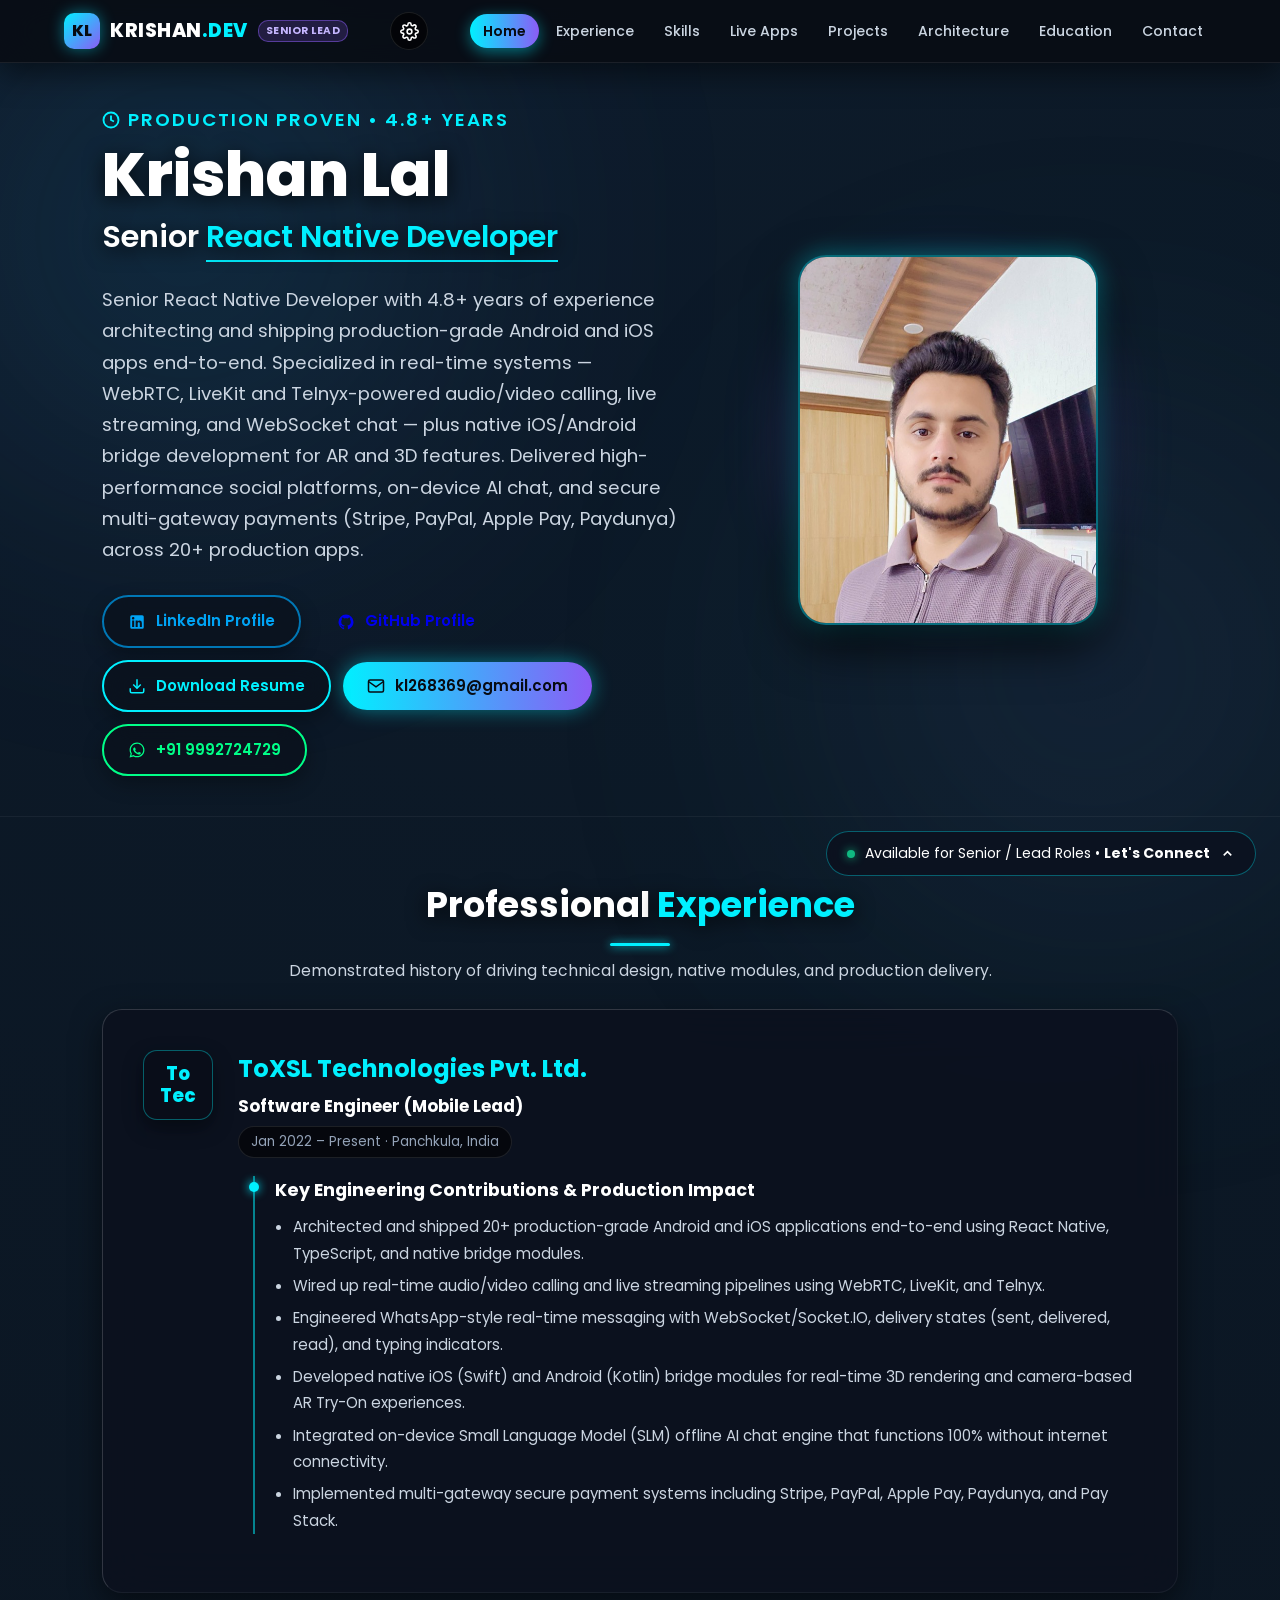
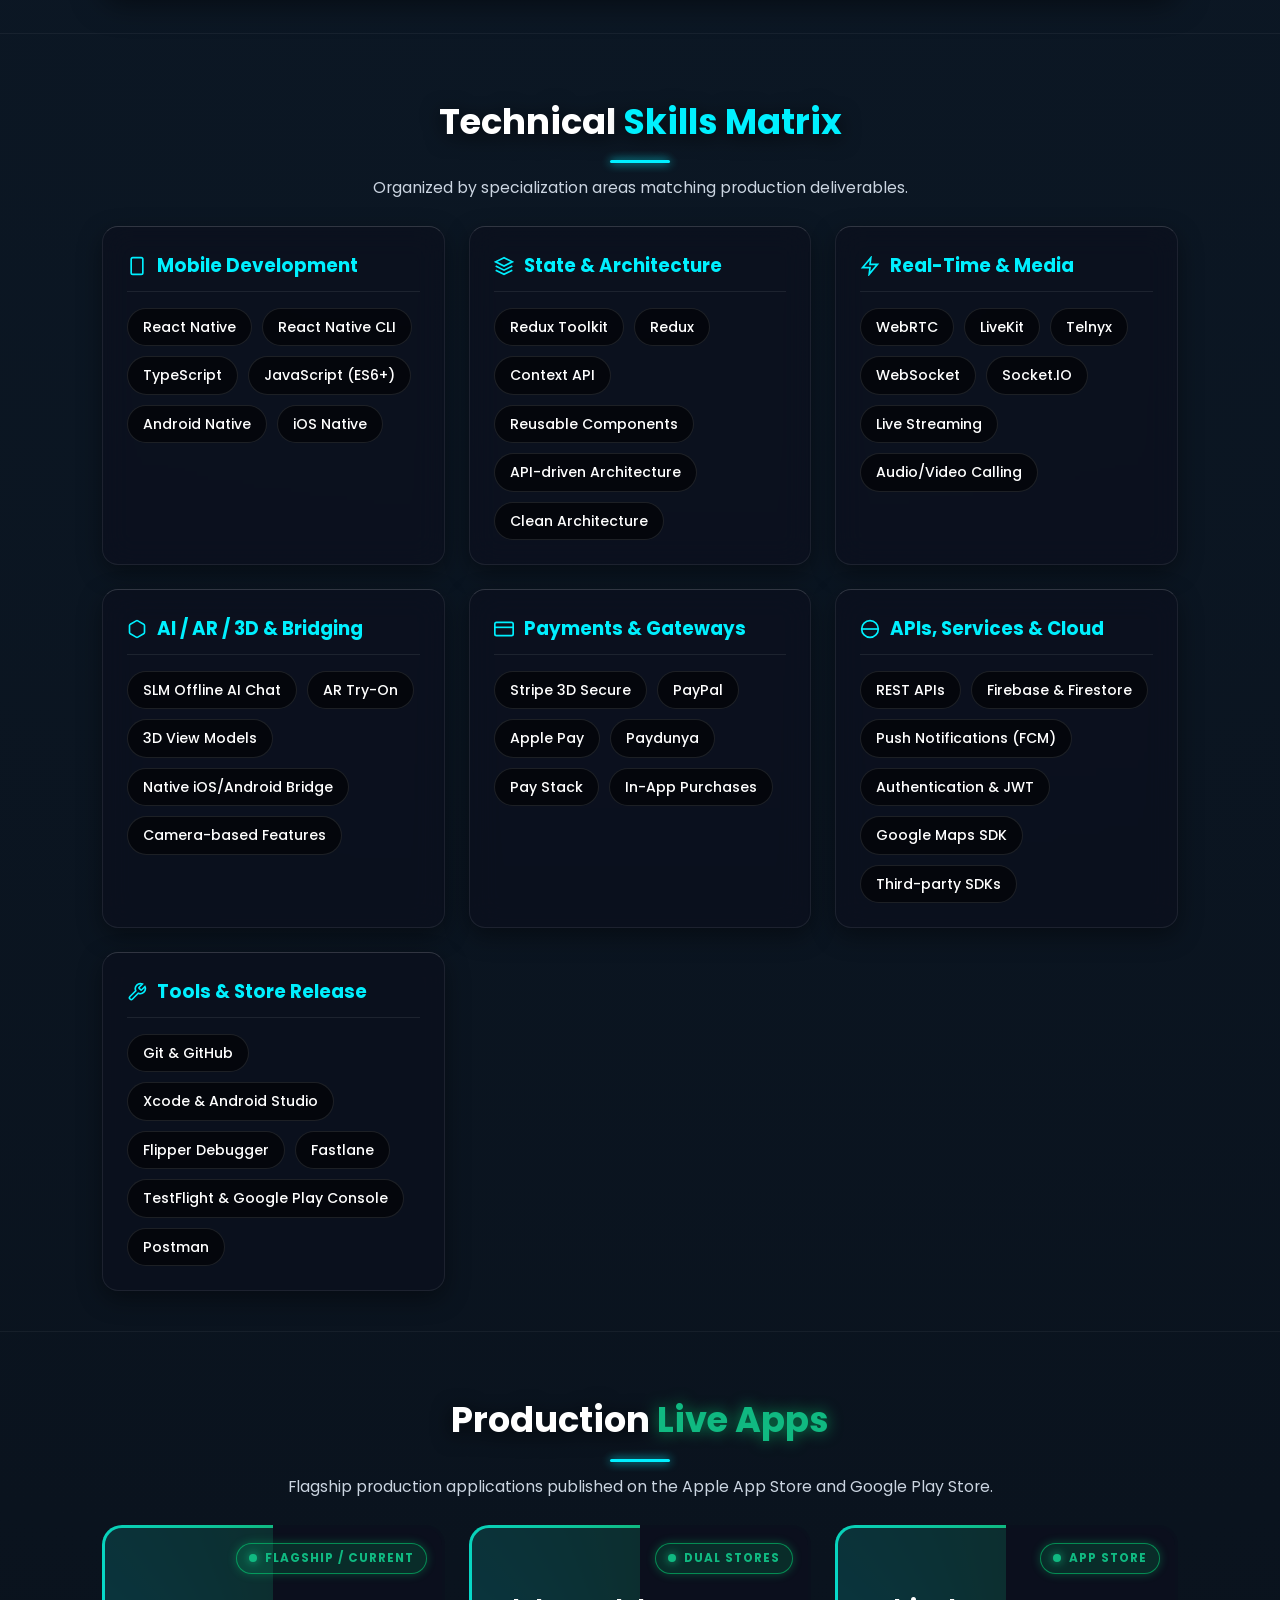
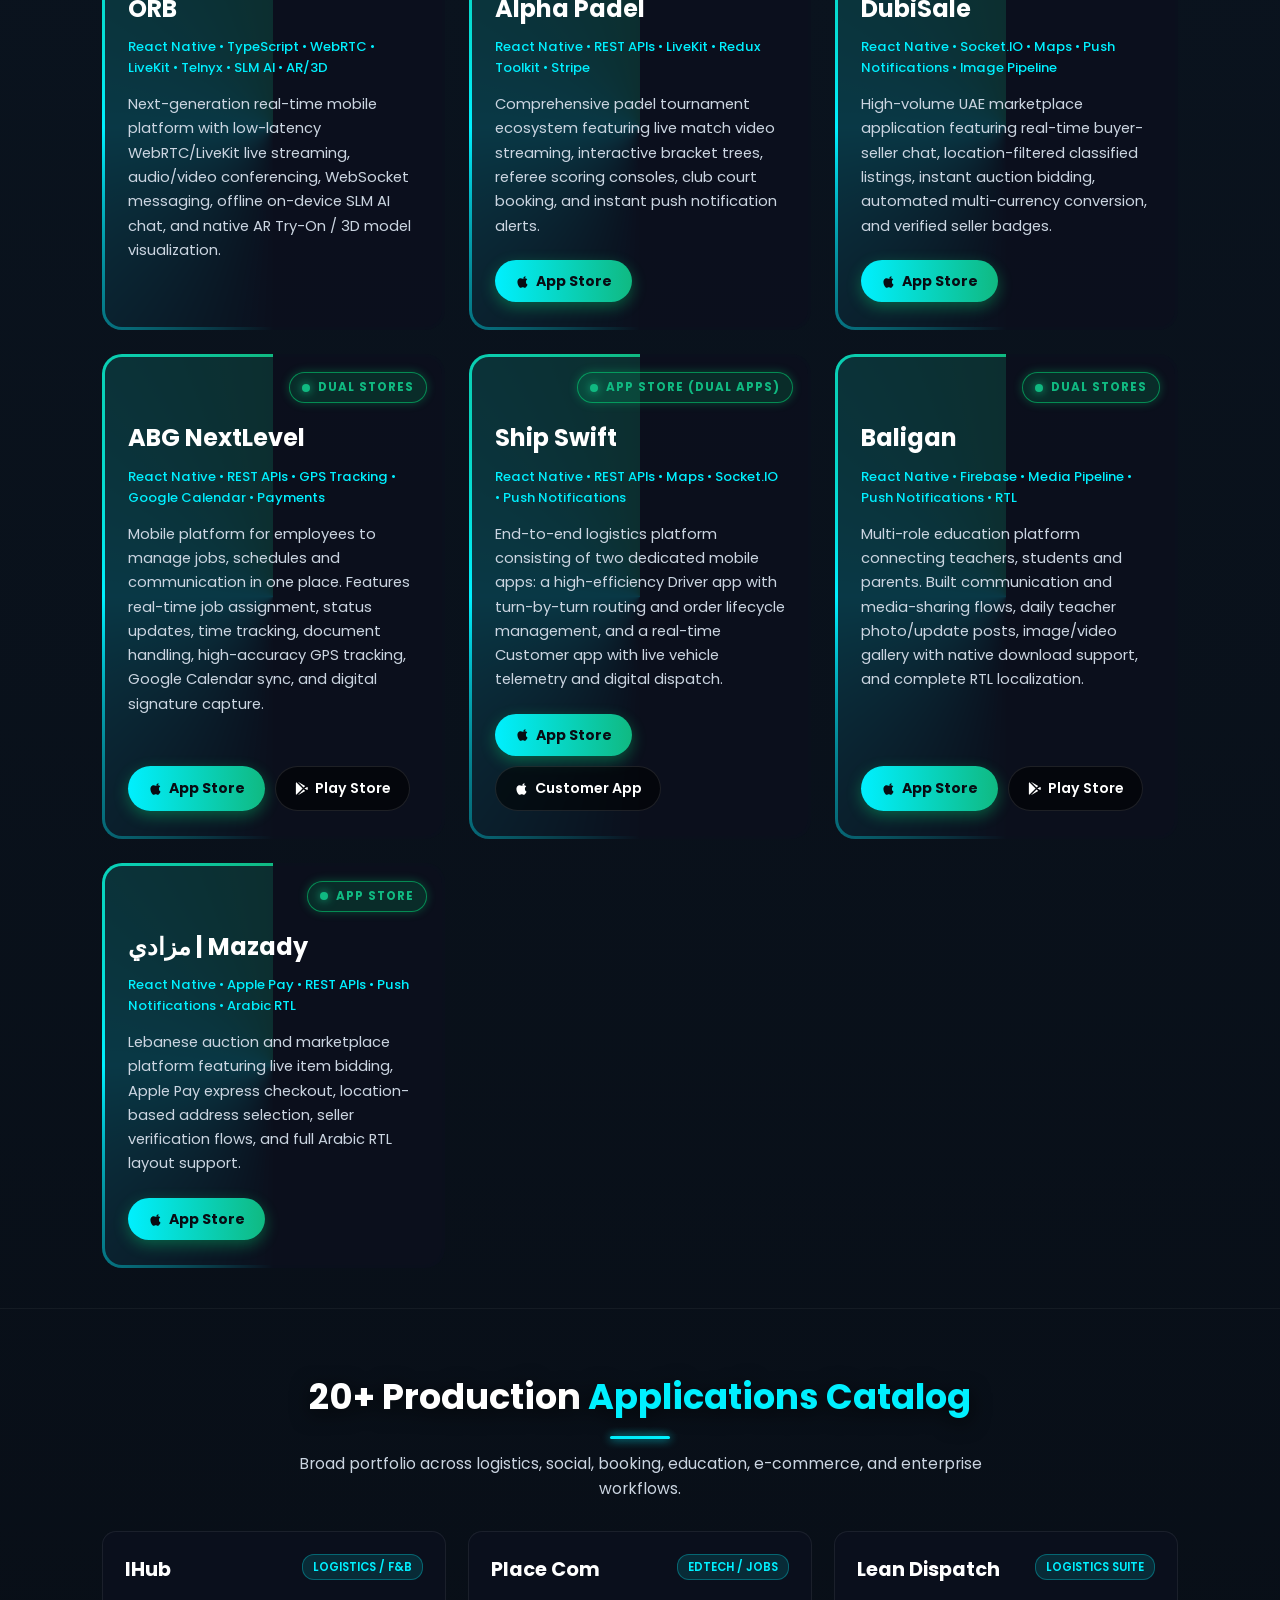
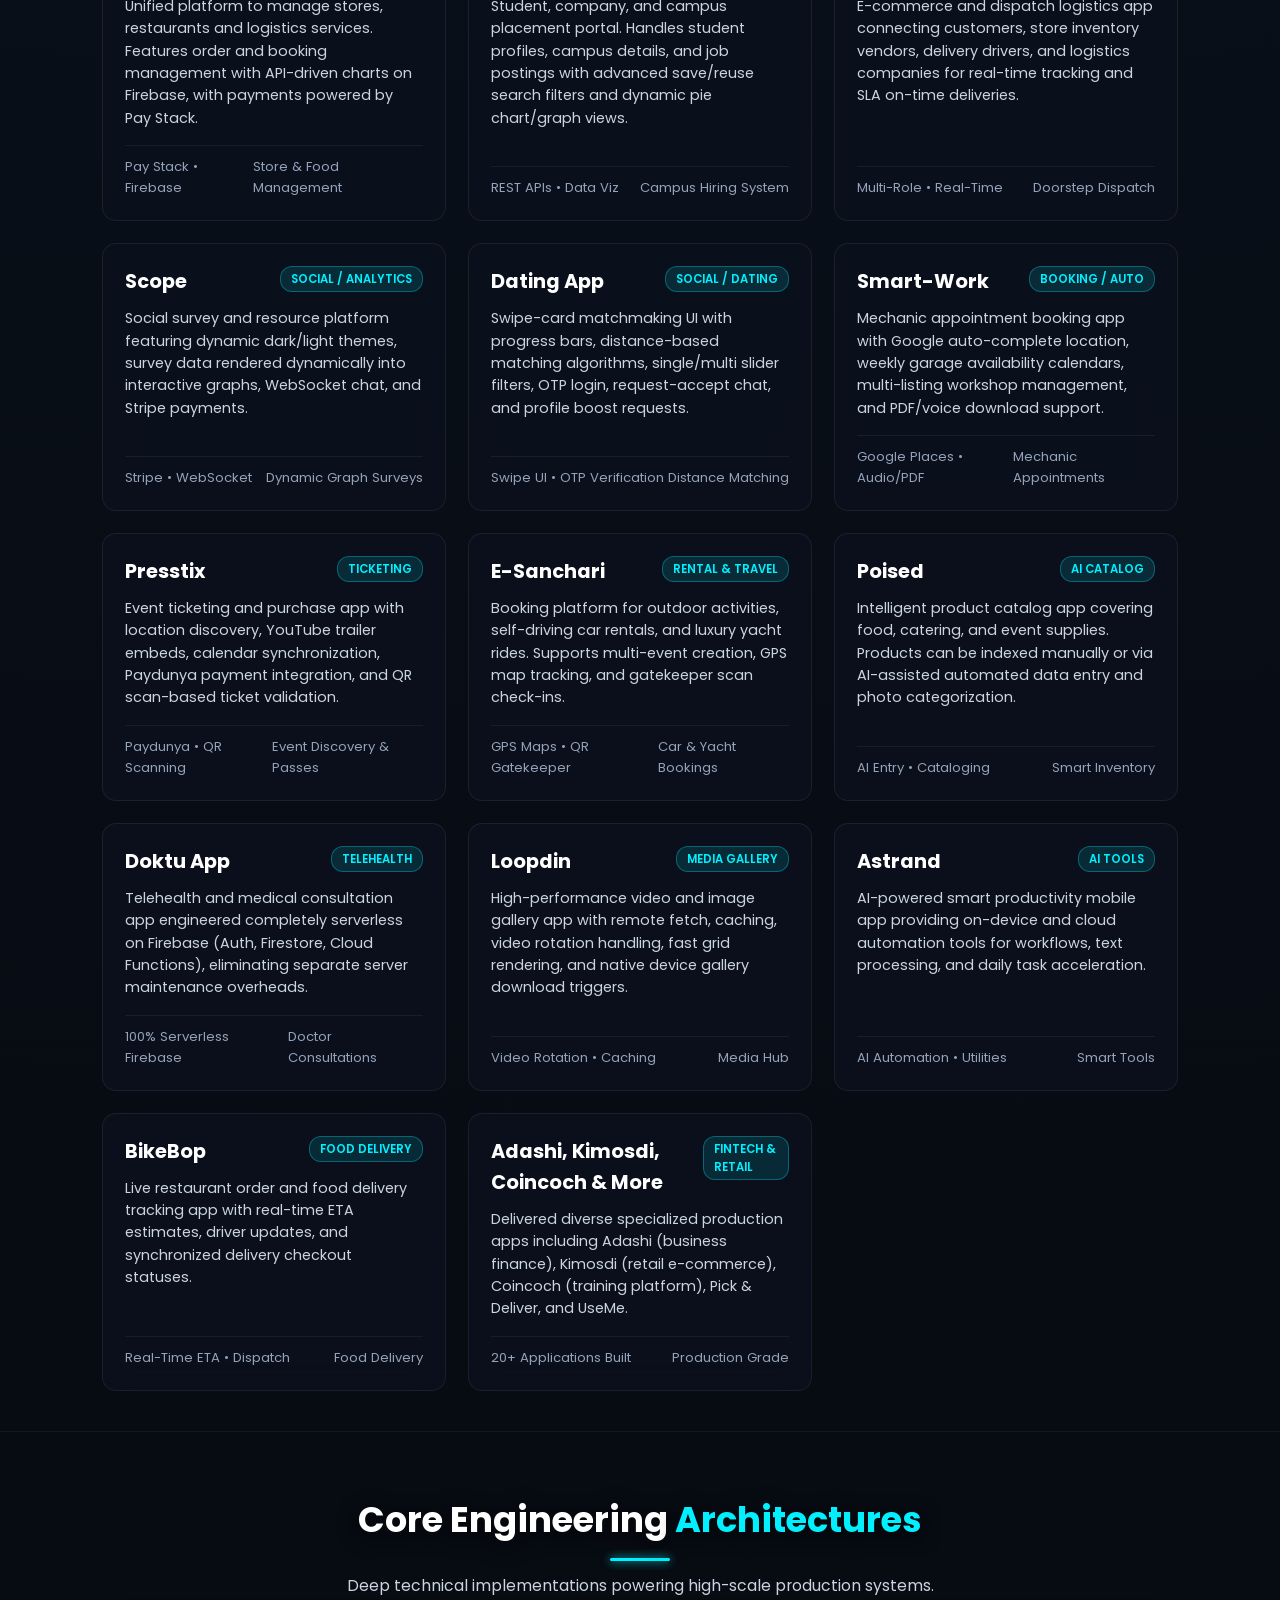
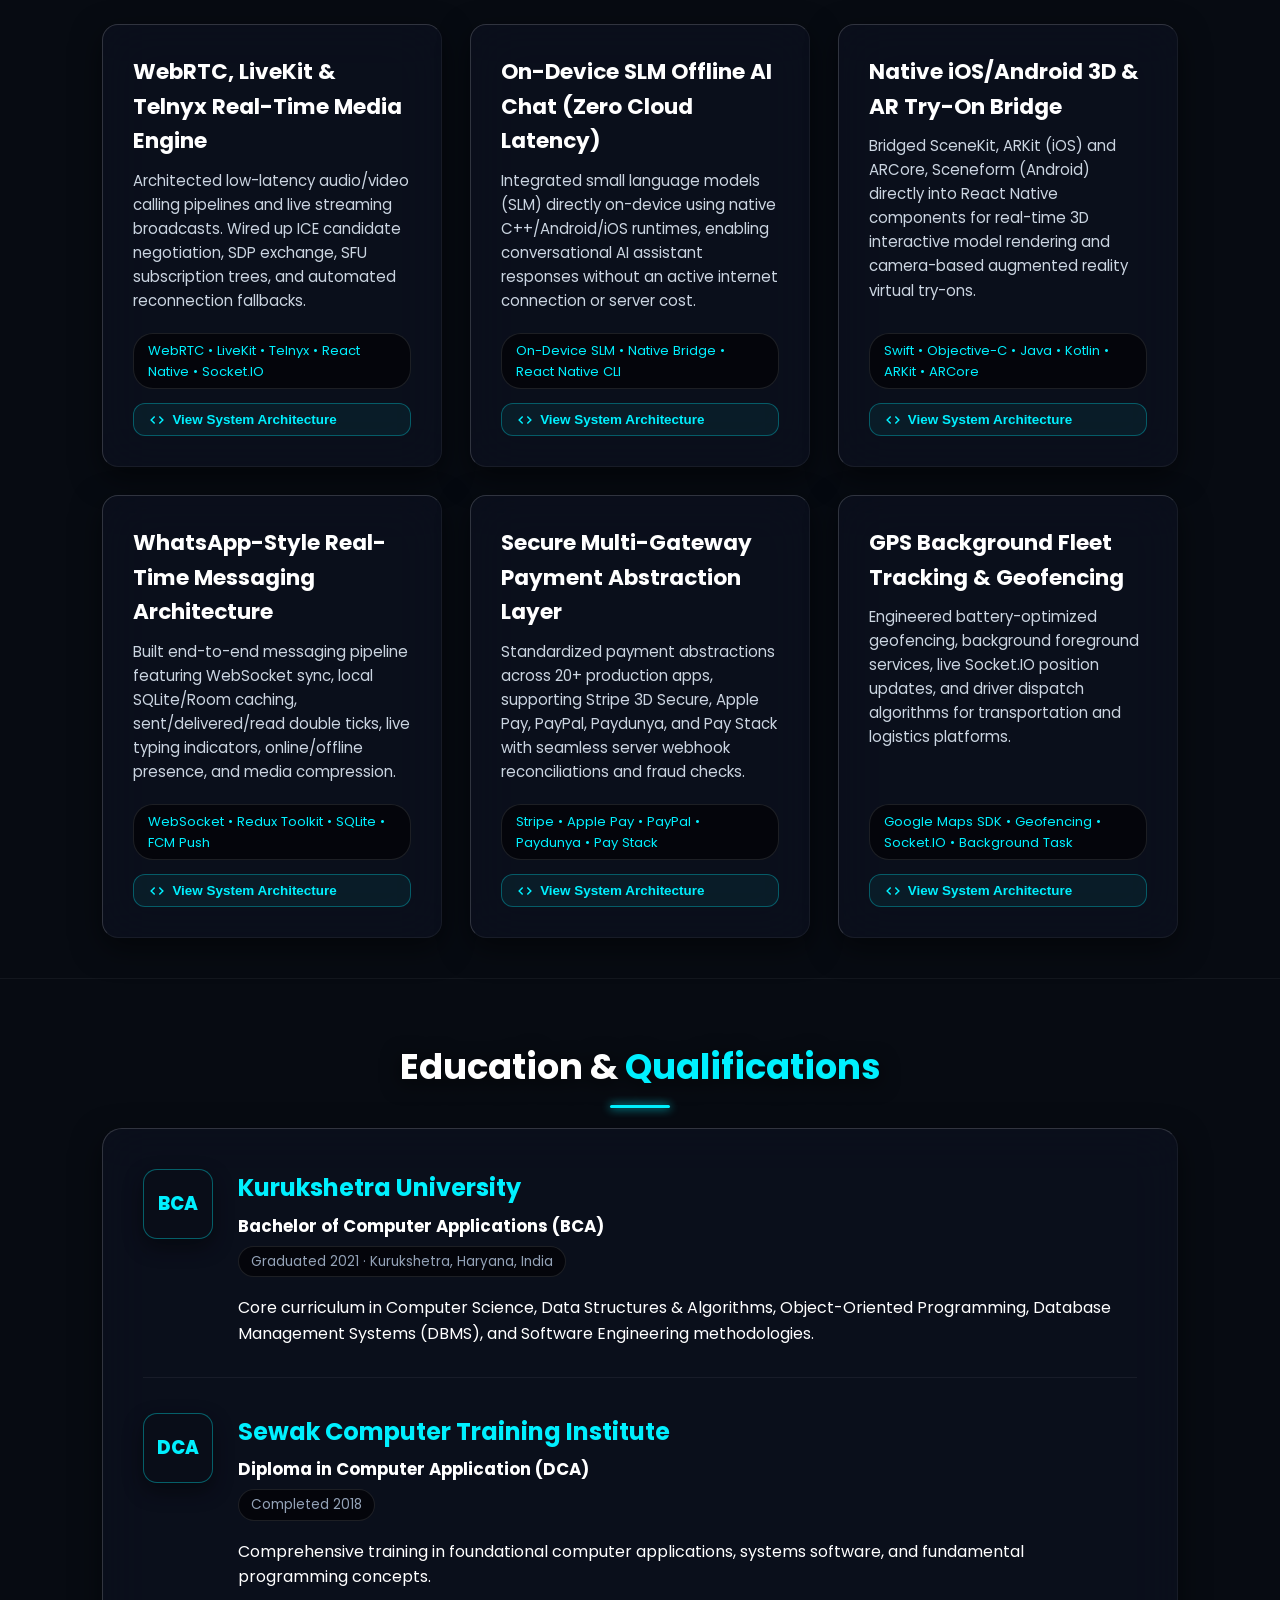
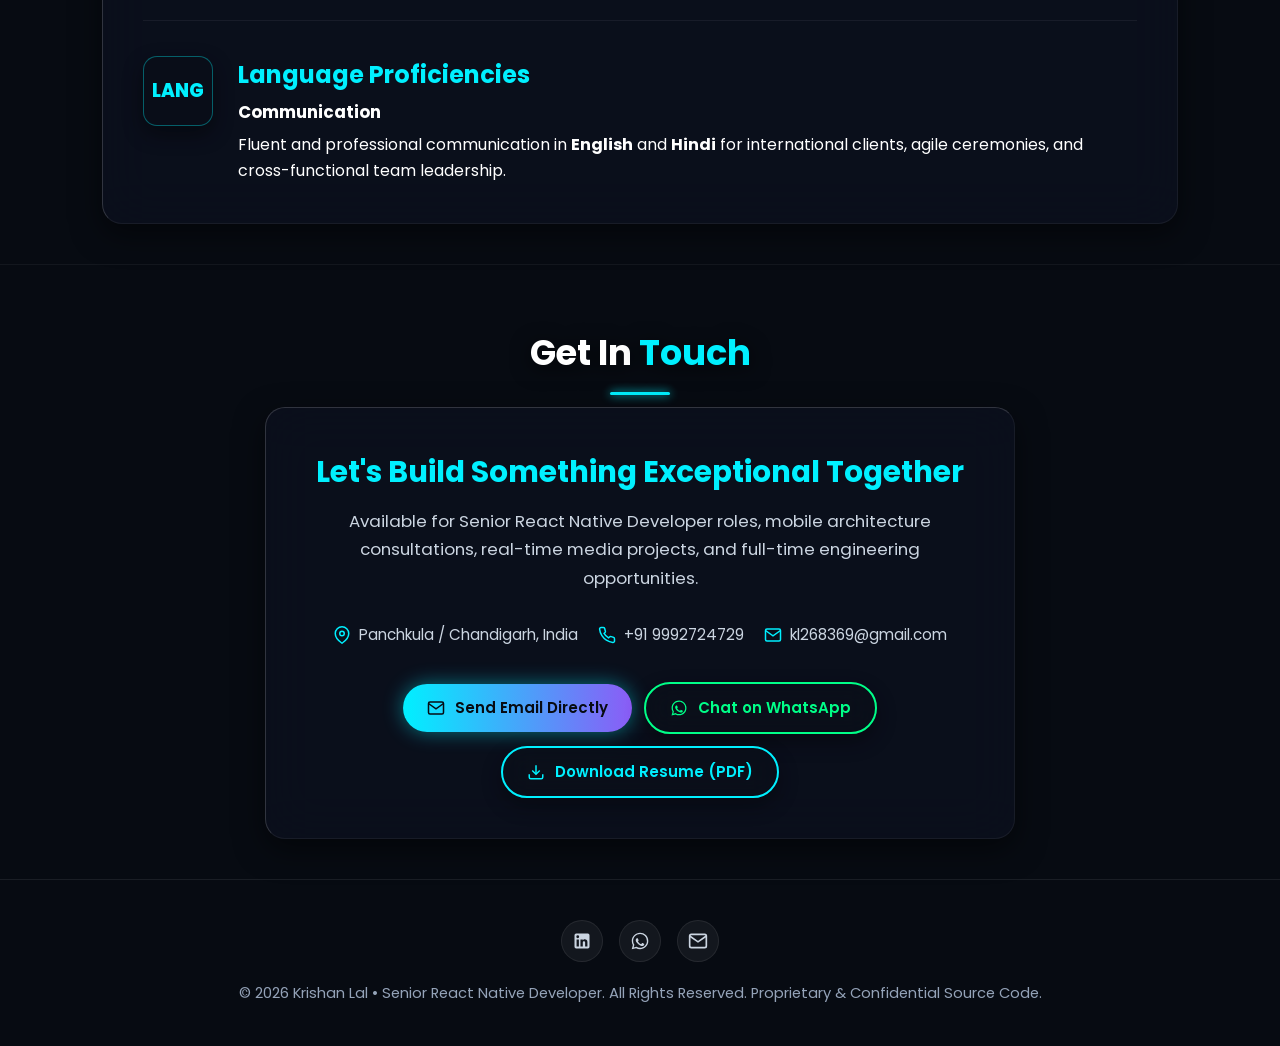
==== index.html @ 0778e7e6 "Fix White Theme contrast: high-contrast navbar links and pure white cards for Technical Skills Matri" ====
<!DOCTYPE html>
<html lang="en" prefix="og: http://ogp.me/ns#">
<head>
    <meta charset="UTF-8">
    <meta name="viewport" content="width=device-width, initial-scale=1.0">
    <title>Krishan Lal | Senior React Native Developer | 4.8+ Years Experience</title>
    
    <!-- SEO Meta Tags -->
    <meta name="title" content="Krishan Lal | Senior React Native Developer">
    <meta name="description" content="Senior React Native Developer with 4.8+ years of experience architecting and shipping 20+ production-grade Android and iOS applications. Specialized in WebRTC, LiveKit, Telnyx, Live Streaming, on-device SLM AI, AR/3D native bridging, and multi-gateway payments.">
    <meta name="keywords" content="Krishan Lal, Senior React Native Developer, React Native, iOS, Android, WebRTC, LiveKit, Telnyx, WebSocket, Redux Toolkit, Mobile App Developer, Chandigarh, Panchkula, AR Try-On, SLM AI">
    <link rel="canonical" href="https://krishanlal.is-a.dev/">
    <meta name="theme-color" content="#00f0ff">
    <meta http-equiv="Cache-Control" content="no-cache, no-store, must-revalidate">
    <meta http-equiv="Pragma" content="no-cache">
    <meta http-equiv="Expires" content="0">
    <script>
        (function() {
            const urlParams = new URLSearchParams(window.location.search);
            const paramMode = urlParams.get('theme');
            const savedMode = paramMode || localStorage.getItem('krishan_theme_mode') || 'dark';
            document.documentElement.setAttribute('data-theme-mode', savedMode);
            const savedAccent = urlParams.get('accent') || localStorage.getItem('portfolio_theme_accent') || 'cyan';
            if (savedAccent !== 'cyan') document.documentElement.setAttribute('data-theme', savedAccent);
        })();
    </script>

    <!-- Open Graph Tags (WhatsApp / LinkedIn / Social Preview) -->
    <meta property="og:type" content="website">
    <meta property="og:url" content="https://krishanlal.is-a.dev/">
    <meta property="og:title" content="Krishan Lal | Senior React Native Developer">
    <meta property="og:description" content="Senior React Native Developer with 4.8+ years experience shipping 20+ production mobile apps. WebRTC, LiveKit, SLM AI, AR/3D native bridging, payments.">
    <meta property="og:image" content="https://krishanlal.is-a.dev/profile.jpg?v=3">

    <!-- Twitter Card Tags -->
    <meta name="twitter:card" content="summary_large_image">
    <meta name="twitter:url" content="https://krishanlal.is-a.dev/">
    <meta name="twitter:title" content="Krishan Lal | Senior React Native Developer">
    <meta name="twitter:description" content="Senior React Native Developer with 4.8+ years experience shipping 20+ production mobile apps.">
    <meta name="twitter:image" content="https://krishanlal.is-a.dev/profile.jpg?v=3">

    <!-- Google Fonts & CSS -->
    <link rel="stylesheet" href="style.css?v=10">

    <!-- Structured Data Person Schema -->
    <script type="application/ld+json">
    {
      "@context": "https://schema.org",
      "@type": "Person",
      "name": "Krishan Lal",
      "jobTitle": "Senior React Native Developer",
      "email": "kl268369@gmail.com",
      "telephone": "+919992724729",
      "url": "https://krishanlal.is-a.dev/",
      "image": "https://krishanlal.is-a.dev/profile.jpg",
      "address": {
        "@type": "PostalAddress",
        "addressLocality": "Panchkula / Chandigarh",
        "addressCountry": "India"
      },
      "sameAs": [
        "https://www.linkedin.com/in/krishan-lal-a599901aa",
        "https://github.com/krishanS28"
      ]
    }
    </script>
</head>

<body>

    <!-- Sticky Glass Navigation Bar -->
    <nav>
        <a href="#home" class="brand-logo">
            <span class="brand-icon">KL</span>
            <span class="brand-text">KRISHAN<span class="brand-highlight">.DEV</span></span>
            <span class="brand-pill">SENIOR LEAD</span>
        </a>

        <button type="button" class="settings-trigger-btn" id="btn-open-settings" onclick="openThemeSettingsModal()" aria-label="Appearance & Theme Settings" title="Customize Theme & Appearance">
            <svg width="19" height="19" viewBox="0 0 24 24" fill="none" stroke="currentColor" stroke-width="2" stroke-linecap="round" stroke-linejoin="round">
                <circle cx="12" cy="12" r="3"></circle>
                <path d="M19.4 15a1.65 1.65 0 0 0 .33 1.82l.06.06a2 2 0 0 1 0 2.83 2 2 0 0 1-2.83 0l-.06-.06a1.65 1.65 0 0 0-1.82-.33 1.65 1.65 0 0 0-1 1.51V21a2 2 0 0 1-2 2 2 2 0 0 1-2-2v-.09A1.65 1.65 0 0 0 9 19.4a1.65 1.65 0 0 0-1.82.33l-.06.06a2 2 0 0 1-2.83 0 2 2 0 0 1 0-2.83l.06-.06a1.65 1.65 0 0 0 .33-1.82 1.65 1.65 0 0 0-1.51-1H3a2 2 0 0 1-2-2 2 2 0 0 1 2-2h.09A1.65 1.65 0 0 0 4.6 9a1.65 1.65 0 0 0-.33-1.82l-.06-.06a2 2 0 0 1 0-2.83 2 2 0 0 1 2.83 0l.06.06a1.65 1.65 0 0 0 1.82.33H9a1.65 1.65 0 0 0 1-1.51V3a2 2 0 0 1 2-2 2 2 0 0 1 2 2v.09a1.65 1.65 0 0 0 1 1.51 1.65 1.65 0 0 0 1.82-.33l.06-.06a2 2 0 0 1 2.83 0 2 2 0 0 1 0 2.83l-.06.06a1.65 1.65 0 0 0-.33 1.82V9a1.65 1.65 0 0 0 1.51 1H21a2 2 0 0 1 2 2 2 2 0 0 1-2 2h-.09a1.65 1.65 0 0 0-1.51 1z"></path>
            </svg>
        </button>

        <button class="mobile-toggle" id="mobile-toggle" aria-label="Toggle navigation">
            <svg width="24" height="24" viewBox="0 0 24 24" fill="none" stroke="currentColor" stroke-width="2">
                <line x1="3" y1="12" x2="21" y2="12"></line>
                <line x1="3" y1="6" x2="21" y2="6"></line>
                <line x1="3" y1="18" x2="21" y2="18"></line>
            </svg>
        </button>

        <ul id="nav-links">
            <li><a href="#home" class="active">Home</a></li>
            <li><a href="#experience">Experience</a></li>
            <li><a href="#skills">Skills</a></li>
            <li><a href="#live-apps">Live Apps</a></li>
            <li><a href="#all-projects">Projects</a></li>
            <li><a href="#architectures">Architecture</a></li>
            <li><a href="#education">Education</a></li>
            <li><a href="#contact">Contact</a></li>
        </ul>
    </nav>

    <!-- Hero Section -->
    <section id="home">
        <div class="hero-content">
            <div class="greeting">
                <svg width="18" height="18" viewBox="0 0 24 24" fill="none" stroke="currentColor" stroke-width="2.5">
                    <circle cx="12" cy="12" r="10"></circle>
                    <polyline points="12 6 12 12 16 14"></polyline>
                </svg>
                Production Proven • 4.8+ Years
            </div>
            
            <h1>Krishan Lal</h1>
            <h2>Senior <span>React Native Developer</span></h2>
            <p class="hero-bio">Senior React Native Developer with 4.8+ years of experience architecting and shipping production-grade Android and iOS apps end-to-end. Specialized in real-time systems — WebRTC, LiveKit and Telnyx-powered audio/video calling, live streaming, and WebSocket chat — plus native iOS/Android bridge development for AR and 3D features. Delivered high-performance social platforms, on-device AI chat, and secure multi-gateway payments (Stripe, PayPal, Apple Pay, Paydunya) across 20+ production apps.</p>
            
            <div class="header-buttons">
                <a href="https://www.linkedin.com/in/krishan-lal-a599901aa" target="_blank" class="btn btn-linkedin">
                    <svg viewBox="0 0 24 24" fill="currentColor">
                        <path d="M19 3a2 2 0 0 1 2 2v14a2 2 0 0 1-2 2H5a2 2 0 0 1-2-2V5a2 2 0 0 1 2-2h14m-.5 15.5v-5.3a3.26 3.26 0 0 0-3.26-3.26c-.85 0-1.84.52-2.28 1.3v-1.11h-2.79v8.37h2.79v-4.93c0-.77.62-1.4 1.39-1.4a1.4 1.4 0 0 1 1.4 1.4v4.93h2.75M6.88 8.56a1.68 1.68 0 0 0 1.68-1.68c0-.93-.75-1.69-1.68-1.69a1.69 1.69 0 0 0-1.69 1.69c0 .93.76 1.68 1.69 1.68m1.39 9.94v-8.37H5.5v8.37h2.77z"/>
                    </svg>
                    <span>LinkedIn Profile</span>
                </a>

                <a href="https://github.com/krishanS28" target="_blank" class="btn btn-github">
                    <svg viewBox="0 0 24 24" fill="currentColor">
                        <path d="M12 2A10 10 0 0 0 2 12c0 4.42 2.87 8.17 6.84 9.5.5.08.66-.23.66-.5v-1.69c-2.77.6-3.36-1.34-3.36-1.34-.46-1.16-1.11-1.47-1.11-1.47-.91-.62.07-.6.07-.6 1 .07 1.53 1.03 1.53 1.03.87 1.52 2.34 1.07 2.91.83.1-.65.35-1.09.63-1.34-2.22-.25-4.55-1.11-4.55-4.92 0-1.11.38-2 1.03-2.71-.1-.25-.45-1.29.1-2.64 0 0 .84-.27 2.75 1.02.79-.22 1.65-.33 2.5-.33.85 0 1.71.11 2.5.33 1.91-1.29 2.75-1.02 2.75-1.02.55 1.35.2 2.39.1 2.64.65.71 1.03 1.6 1.03 2.71 0 3.82-2.34 4.66-4.57 4.91.36.31.69.92.69 1.85V21c0 .27.16.59.67.5C19.14 20.16 22 16.42 22 12A10 10 0 0 0 12 2z"/>
                    </svg>
                    <span>GitHub Profile</span>
                </a>

                <a href="resume.pdf" download="Krishan_Lal_Senior_React_Native_Developer_Resume.pdf" target="_blank" class="btn btn-outline">
                    <svg viewBox="0 0 24 24" fill="none" stroke="currentColor" stroke-width="2">
                        <path d="M21 15v4a2 2 0 0 1-2 2H5a2 2 0 0 1-2-2v-4"></path>
                        <polyline points="7 10 12 15 17 10"></polyline>
                        <line x1="12" y1="15" x2="12" y2="3"></line>
                    </svg>
                    <span>Download Resume</span>
                </a>

                <a href="mailto:kl268369@gmail.com" class="btn btn-primary">
                    <svg viewBox="0 0 24 24" fill="none" stroke="currentColor" stroke-width="2">
                        <path d="M4 4h16c1.1 0 2 .9 2 2v12c0 1.1-.9 2-2 2H4c-1.1 0-2-.9-2-2V6c0-1.1.9-2 2-2z"></path>
                        <polyline points="22,6 12,13 2,6"></polyline>
                    </svg>
                    <span>kl268369@gmail.com</span>
                </a>

                <a href="https://wa.me/919992724729" target="_blank" class="btn btn-outline" style="border-color: #00ff88; color: #00ff88;">
                    <svg width="18" height="18" viewBox="0 0 24 24" fill="currentColor">
                        <path d="M12.04 2c-5.46 0-9.91 4.45-9.91 9.91 0 1.75.46 3.45 1.32 4.95L2.05 22l5.25-1.38c1.45.79 3.08 1.21 4.74 1.21 5.46 0 9.91-4.45 9.91-9.91 0-2.65-1.03-5.14-2.9-7.01A9.816 9.816 0 0 0 12.04 2m.01 1.67c2.2 0 4.26.86 5.82 2.42a8.225 8.225 0 0 1 2.41 5.83c0 4.54-3.7 8.24-8.24 8.24-1.48 0-2.93-.4-4.2-1.15l-.3-.18-3.12.82.83-3.04-.2-.31a8.196 8.196 0 0 1-1.26-4.38c0-4.54 3.7-8.24 8.24-8.24m4.52 11.66c-.25-.13-1.47-.72-1.7-.81-.23-.08-.39-.13-.56.13-.17.25-.64.81-.79.97-.14.17-.29.19-.54.06-.25-.13-1.06-.39-2.02-1.25-.75-.67-1.26-1.5-1.4-1.75-.15-.25-.02-.39.11-.51.11-.11.25-.29.37-.44.13-.15.17-.25.25-.42.08-.17.04-.31-.02-.44-.06-.13-.56-1.35-.77-1.85-.2-.49-.41-.42-.56-.43h-.48c-.17 0-.44.06-.67.31-.23.25-.88.86-.88 2.1s.9 2.44 1.03 2.61c.13.17 1.77 2.7 4.29 3.79.6.26 1.07.41 1.44.53.6.19 1.15.16 1.58.1.48-.07 1.47-.6 1.68-1.18.21-.58.21-1.08.15-1.18-.07-.1-.23-.16-.48-.28z"/>
                    </svg>
                    <span>+91 9992724729</span>
                </a>
            </div>
        </div>

        <!-- Clean Professional Portrait Frame -->
        <div class="hero-image">
            <div class="tech-avatar-wrapper">
                <div class="tech-avatar-glow"></div>
                <div class="tech-avatar-card">
                    <img src="profile.jpg?v=5" alt="Krishan Lal - Senior React Native Developer" class="tech-avatar-img" id="profile-img">
                </div>
            </div>
        </div>
    </section>
    
    <!-- Professional Experience Section -->
    <section id="experience">
        <h2 class="section-title">Professional <span>Experience</span></h2>
        <p class="section-subtitle">Demonstrated history of driving technical design, native modules, and production delivery.</p>
        
        <div class="timeline-container glass-card" id="experience-timeline-container">
            <div class="timeline-item">
                <div class="company-logo">To<br>Tec</div>
                <div class="exp-details">
                    <h3>ToXSL Technologies Pvt. Ltd.</h3>
                    <h4>Software Engineer (Mobile Lead)</h4>
                    <span class="meta">Jan 2022 – Present · Panchkula, India</span>
                    
                    <div class="inner-role">
                        <h5>Key Engineering Contributions & Production Impact</h5>
                        <ul style="margin: 10px 0 0 18px; padding: 0; color: var(--text-muted); font-size: 0.94em; line-height: 1.75;">
                            <li style="margin-bottom: 6px;">Architected and shipped 20+ production-grade Android and iOS applications end-to-end using React Native, TypeScript, and native bridge modules.</li>
                                        <li style="margin-bottom: 6px;">Wired up real-time audio/video calling and live streaming pipelines using WebRTC, LiveKit, and Telnyx.</li>
                                        <li style="margin-bottom: 6px;">Engineered WhatsApp-style real-time messaging with WebSocket/Socket.IO, delivery states (sent, delivered, read), and typing indicators.</li>
                                        <li style="margin-bottom: 6px;">Developed native iOS (Swift) and Android (Kotlin) bridge modules for real-time 3D rendering and camera-based AR Try-On experiences.</li>
                                        <li style="margin-bottom: 6px;">Integrated on-device Small Language Model (SLM) offline AI chat engine that functions 100% without internet connectivity.</li>
                                        <li style="margin-bottom: 6px;">Implemented multi-gateway secure payment systems including Stripe, PayPal, Apple Pay, Paydunya, and Pay Stack.</li>
                        </ul>
                    </div>
                </div>
            </div>
        </div>
    </section>

    <!-- Technical Skills Matrix Section -->
    <section id="skills">
        <h2 class="section-title">Technical <span>Skills Matrix</span></h2>
        <p class="section-subtitle">Organized by specialization areas matching production deliverables.</p>
        
        <div class="skills-matrix-container">
            <div class="skill-category-card">
                <h3>
                    <svg width="20" height="20" viewBox="0 0 24 24" fill="none" stroke="currentColor" stroke-width="2"><rect x="5" y="2" width="14" height="20" rx="2" ry="2"></rect><line x1="12" y1="18" x2="12.01" y2="18"></line></svg>
                    Mobile Development
                </h3>
                <div class="skill-pills">
                    <span class="skill-tag">React Native</span>
                    <span class="skill-tag">React Native CLI</span>
                    <span class="skill-tag">TypeScript</span>
                    <span class="skill-tag">JavaScript (ES6+)</span>
                    <span class="skill-tag">Android Native</span>
                    <span class="skill-tag">iOS Native</span>
                </div>
            </div>

            <div class="skill-category-card">
                <h3>
                    <svg width="20" height="20" viewBox="0 0 24 24" fill="none" stroke="currentColor" stroke-width="2"><path d="M12 2L2 7l10 5 10-5-10-5z"></path><path d="M2 17l10 5 10-5"></path><path d="M2 12l10 5 10-5"></path></svg>
                    State &amp; Architecture
                </h3>
                <div class="skill-pills">
                    <span class="skill-tag">Redux Toolkit</span>
                    <span class="skill-tag">Redux</span>
                    <span class="skill-tag">Context API</span>
                    <span class="skill-tag">Reusable Components</span>
                    <span class="skill-tag">API-driven Architecture</span>
                    <span class="skill-tag">Clean Architecture</span>
                </div>
            </div>

            <div class="skill-category-card">
                <h3>
                    <svg width="20" height="20" viewBox="0 0 24 24" fill="none" stroke="currentColor" stroke-width="2"><polygon points="13 2 3 14 12 14 11 22 21 10 12 10 13 2"></polygon></svg>
                    Real-Time &amp; Media
                </h3>
                <div class="skill-pills">
                    <span class="skill-tag">WebRTC</span>
                    <span class="skill-tag">LiveKit</span>
                    <span class="skill-tag">Telnyx</span>
                    <span class="skill-tag">WebSocket</span>
                    <span class="skill-tag">Socket.IO</span>
                    <span class="skill-tag">Live Streaming</span>
                    <span class="skill-tag">Audio/Video Calling</span>
                </div>
            </div>

            <div class="skill-category-card">
                <h3>
                    <svg width="20" height="20" viewBox="0 0 24 24" fill="none" stroke="currentColor" stroke-width="2"><circle cx="12" cy="12" r="10"></circle><path d="M12 16v-4"></path><path d="M12 8h.01"></path></svg>
                    AI / AR / 3D &amp; Bridging
                </h3>
                <div class="skill-pills">
                    <span class="skill-tag">SLM Offline AI Chat</span>
                    <span class="skill-tag">AR Try-On</span>
                    <span class="skill-tag">3D View Models</span>
                    <span class="skill-tag">Native iOS/Android Bridge</span>
                    <span class="skill-tag">Camera-based Features</span>
                </div>
            </div>

            <div class="skill-category-card">
                <h3>
                    <svg width="20" height="20" viewBox="0 0 24 24" fill="none" stroke="currentColor" stroke-width="2"><rect x="1" y="4" width="22" height="16" rx="2" ry="2"></rect><line x1="1" y1="10" x2="23" y2="10"></line></svg>
                    Payments &amp; Gateways
                </h3>
                <div class="skill-pills">
                    <span class="skill-tag">Stripe 3D Secure</span>
                    <span class="skill-tag">PayPal</span>
                    <span class="skill-tag">Apple Pay</span>
                    <span class="skill-tag">Paydunya</span>
                    <span class="skill-tag">Pay Stack</span>
                    <span class="skill-tag">In-App Purchases</span>
                </div>
            </div>

            <div class="skill-category-card">
                <h3>
                    <svg width="20" height="20" viewBox="0 0 24 24" fill="none" stroke="currentColor" stroke-width="2"><path d="M18 10h-1.26A8 8 0 1 0 9 20h9a5 5 0 0 0 0-10z"></path></svg>
                    APIs, Services &amp; Cloud
                </h3>
                <div class="skill-pills">
                    <span class="skill-tag">REST APIs</span>
                    <span class="skill-tag">Firebase &amp; Firestore</span>
                    <span class="skill-tag">Push Notifications (FCM)</span>
                    <span class="skill-tag">Authentication &amp; JWT</span>
                    <span class="skill-tag">Google Maps SDK</span>
                    <span class="skill-tag">Third-party SDKs</span>
                </div>
            </div>

            <div class="skill-category-card">
                <h3>
                    <svg width="20" height="20" viewBox="0 0 24 24" fill="none" stroke="currentColor" stroke-width="2"><path d="M14.7 6.3a1 1 0 0 0 0 1.4l1.6 1.6a1 1 0 0 0 1.4 0l3.77-3.77a6 6 0 0 1-7.94 7.94l-6.91 6.91a2.12 2.12 0 0 1-3-3l6.91-6.91a6 6 0 0 1 7.94-7.94l-3.76 3.76z"></path></svg>
                    Tools &amp; Store Release
                </h3>
                <div class="skill-pills">
                    <span class="skill-tag">Git &amp; GitHub</span>
                    <span class="skill-tag">Xcode &amp; Android Studio</span>
                    <span class="skill-tag">Flipper Debugger</span>
                    <span class="skill-tag">Fastlane</span>
                    <span class="skill-tag">TestFlight &amp; Google Play Console</span>
                    <span class="skill-tag">Postman</span>
                </div>
            </div>
        </div>
    </section>

    <!-- Currently Live Apps Section (360° Rotating Conic Glow) -->
    <section id="live-apps">
        <h2 class="section-title live-section-title">Production <span>Live Apps</span></h2>
        <p class="section-subtitle">Flagship production applications published on the Apple App Store and Google Play Store.</p>
        
        <div class="live-projects-container">
            <!-- App: ORB -->
            <div class="live-card">
                <div class="live-badge"><span class="pulse-dot"></span> FLAGSHIP / CURRENT</div>
                <div class="live-content">
                    <h3>ORB</h3>
                    <div class="tech-sub">React Native • TypeScript • WebRTC • LiveKit • Telnyx • SLM AI • AR/3D</div>
                    <p>Next-generation real-time mobile platform with low-latency WebRTC/LiveKit live streaming, audio/video conferencing, WebSocket messaging, offline on-device SLM AI chat, and native AR Try-On / 3D model visualization.</p>
                </div>
            </div>

            <!-- App: Alpha Padel -->
            <div class="live-card">
                <div class="live-badge"><span class="pulse-dot"></span> DUAL STORES</div>
                <div class="live-content">
                    <h3>Alpha Padel</h3>
                    <div class="tech-sub">React Native • REST APIs • LiveKit • Redux Toolkit • Stripe</div>
                    <p>Comprehensive padel tournament ecosystem featuring live match video streaming, interactive bracket trees, referee scoring consoles, club court booking, and instant push notification alerts.</p>
                    <div class="live-content-footer">
                        <a href="https://apps.apple.com/us/app/alpha-padel-compet/id6763044653" target="_blank" rel="noopener noreferrer" class="live-btn">
                            <svg width="15" height="15" viewBox="0 0 24 24" fill="currentColor"><path d="M18.71 19.5c-.83 1.24-1.71 2.45-3.05 2.47-1.34.03-1.77-.79-3.29-.79-1.53 0-2 .77-3.27.82-1.31.05-2.3-1.32-3.14-2.53C4.25 17 2.94 12.45 4.7 9.39c.87-1.52 2.43-2.48 4.12-2.51 1.28-.02 2.5.87 3.29.87.78 0 2.26-1.07 3.81-.91.65.03 2.47.26 3.64 1.98-.09.06-2.17 1.28-2.15 3.81.03 3.02 2.65 4.03 2.68 4.04-.03.07-.42 1.44-1.38 2.83M15.97 6.38c.62-.75 1.04-1.8 0.92-2.85-.9.04-2 .6-2.65 1.35-.58.66-1.09 1.73-.95 2.76 1.01.08 2.05-.51 2.68-1.26z"/></svg>
                            <span>App Store</span>
                        </a>
                    </div>
                </div>
            </div>

            <!-- App: DubiSale -->
            <div class="live-card">
                <div class="live-badge"><span class="pulse-dot"></span> APP STORE</div>
                <div class="live-content">
                    <h3>DubiSale</h3>
                    <div class="tech-sub">React Native • Socket.IO • Maps • Push Notifications • Image Pipeline</div>
                    <p>High-volume UAE marketplace application featuring real-time buyer-seller chat, location-filtered classified listings, instant auction bidding, automated multi-currency conversion, and verified seller badges.</p>
                    <div class="live-content-footer">
                        <a href="https://apps.apple.com/us/app/dubisale/id6760179553" target="_blank" rel="noopener noreferrer" class="live-btn">
                            <svg width="15" height="15" viewBox="0 0 24 24" fill="currentColor"><path d="M18.71 19.5c-.83 1.24-1.71 2.45-3.05 2.47-1.34.03-1.77-.79-3.29-.79-1.53 0-2 .77-3.27.82-1.31.05-2.3-1.32-3.14-2.53C4.25 17 2.94 12.45 4.7 9.39c.87-1.52 2.43-2.48 4.12-2.51 1.28-.02 2.5.87 3.29.87.78 0 2.26-1.07 3.81-.91.65.03 2.47.26 3.64 1.98-.09.06-2.17 1.28-2.15 3.81.03 3.02 2.65 4.03 2.68 4.04-.03.07-.42 1.44-1.38 2.83M15.97 6.38c.62-.75 1.04-1.8 0.92-2.85-.9.04-2 .6-2.65 1.35-.58.66-1.09 1.73-.95 2.76 1.01.08 2.05-.51 2.68-1.26z"/></svg>
                            <span>App Store</span>
                        </a>
                    </div>
                </div>
            </div>

            <!-- App: ABG NextLevel -->
            <div class="live-card">
                <div class="live-badge"><span class="pulse-dot"></span> DUAL STORES</div>
                <div class="live-content">
                    <h3>ABG NextLevel</h3>
                    <div class="tech-sub">React Native • REST APIs • GPS Tracking • Google Calendar • Payments</div>
                    <p>Mobile platform for employees to manage jobs, schedules and communication in one place. Features real-time job assignment, status updates, time tracking, document handling, high-accuracy GPS tracking, Google Calendar sync, and digital signature capture.</p>
                    <div class="live-content-footer">
                        <a href="https://apps.apple.com/us/app/abg-nextlevel/id6739277161" target="_blank" rel="noopener noreferrer" class="live-btn">
                            <svg width="15" height="15" viewBox="0 0 24 24" fill="currentColor"><path d="M18.71 19.5c-.83 1.24-1.71 2.45-3.05 2.47-1.34.03-1.77-.79-3.29-.79-1.53 0-2 .77-3.27.82-1.31.05-2.3-1.32-3.14-2.53C4.25 17 2.94 12.45 4.7 9.39c.87-1.52 2.43-2.48 4.12-2.51 1.28-.02 2.5.87 3.29.87.78 0 2.26-1.07 3.81-.91.65.03 2.47.26 3.64 1.98-.09.06-2.17 1.28-2.15 3.81.03 3.02 2.65 4.03 2.68 4.04-.03.07-.42 1.44-1.38 2.83M15.97 6.38c.62-.75 1.04-1.8 0.92-2.85-.9.04-2 .6-2.65 1.35-.58.66-1.09 1.73-.95 2.76 1.01.08 2.05-.51 2.68-1.26z"/></svg>
                            <span>App Store</span>
                        </a>
                        <a href="https://play.google.com/store/apps/details?id=com.NextlevelApp" target="_blank" rel="noopener noreferrer" class="live-btn-outline">
                            <svg width="15" height="15" viewBox="0 0 24 24" fill="currentColor"><path d="M3.609 1.814L13.793 12 3.61 22.186c-.37-.367-.61-.882-.61-1.455V3.27c0-.573.24-1.088.609-1.456zM15.207 13.414l2.765 2.765-11.758 6.784 8.993-9.549zm0-2.828L6.214 1.037l11.758 6.784-2.765 2.765zm1.414 1.414l3.774 2.18c.953.55 1.605.174 1.605-1.04v-2.28c0-1.214-.652-1.59-1.605-1.04l-3.774 2.18z"/></svg>
                            <span>Play Store</span>
                        </a>
                    </div>
                </div>
            </div>

            <!-- App: Ship Swift -->
            <div class="live-card">
                <div class="live-badge"><span class="pulse-dot"></span> APP STORE (DUAL APPS)</div>
                <div class="live-content">
                    <h3>Ship Swift</h3>
                    <div class="tech-sub">React Native • REST APIs • Maps • Socket.IO • Push Notifications</div>
                    <p>End-to-end logistics platform consisting of two dedicated mobile apps: a high-efficiency Driver app with turn-by-turn routing and order lifecycle management, and a real-time Customer app with live vehicle telemetry and digital dispatch.</p>
                    <div class="live-content-footer">
                        <a href="https://apps.apple.com/app/ship-swift-driver-llc/id6737396476" target="_blank" rel="noopener noreferrer" class="live-btn">
                            <svg width="15" height="15" viewBox="0 0 24 24" fill="currentColor"><path d="M18.71 19.5c-.83 1.24-1.71 2.45-3.05 2.47-1.34.03-1.77-.79-3.29-.79-1.53 0-2 .77-3.27.82-1.31.05-2.3-1.32-3.14-2.53C4.25 17 2.94 12.45 4.7 9.39c.87-1.52 2.43-2.48 4.12-2.51 1.28-.02 2.5.87 3.29.87.78 0 2.26-1.07 3.81-.91.65.03 2.47.26 3.64 1.98-.09.06-2.17 1.28-2.15 3.81.03 3.02 2.65 4.03 2.68 4.04-.03.07-.42 1.44-1.38 2.83M15.97 6.38c.62-.75 1.04-1.8 0.92-2.85-.9.04-2 .6-2.65 1.35-.58.66-1.09 1.73-.95 2.76 1.01.08 2.05-.51 2.68-1.26z"/></svg>
                            <span>App Store</span>
                        </a>
                        <a href="https://apps.apple.com/app/ship-swift-customer-llc/id6670492041" target="_blank" rel="noopener noreferrer" class="live-btn-outline">
                            <svg width="15" height="15" viewBox="0 0 24 24" fill="currentColor"><path d="M18.71 19.5c-.83 1.24-1.71 2.45-3.05 2.47-1.34.03-1.77-.79-3.29-.79-1.53 0-2 .77-3.27.82-1.31.05-2.3-1.32-3.14-2.53C4.25 17 2.94 12.45 4.7 9.39c.87-1.52 2.43-2.48 4.12-2.51 1.28-.02 2.5.87 3.29.87.78 0 2.26-1.07 3.81-.91.65.03 2.47.26 3.64 1.98-.09.06-2.17 1.28-2.15 3.81.03 3.02 2.65 4.03 2.68 4.04-.03.07-.42 1.44-1.38 2.83M15.97 6.38c.62-.75 1.04-1.8 0.92-2.85-.9.04-2 .6-2.65 1.35-.58.66-1.09 1.73-.95 2.76 1.01.08 2.05-.51 2.68-1.26z"/></svg>
                            <span>Customer App</span>
                        </a>
                    </div>
                </div>
            </div>

            <!-- App: Baligan -->
            <div class="live-card">
                <div class="live-badge"><span class="pulse-dot"></span> DUAL STORES</div>
                <div class="live-content">
                    <h3>Baligan</h3>
                    <div class="tech-sub">React Native • Firebase • Media Pipeline • Push Notifications • RTL</div>
                    <p>Multi-role education platform connecting teachers, students and parents. Built communication and media-sharing flows, daily teacher photo/update posts, image/video gallery with native download support, and complete RTL localization.</p>
                    <div class="live-content-footer">
                        <a href="https://apps.apple.com/us/app/baligan/id6739424823" target="_blank" rel="noopener noreferrer" class="live-btn">
                            <svg width="15" height="15" viewBox="0 0 24 24" fill="currentColor"><path d="M18.71 19.5c-.83 1.24-1.71 2.45-3.05 2.47-1.34.03-1.77-.79-3.29-.79-1.53 0-2 .77-3.27.82-1.31.05-2.3-1.32-3.14-2.53C4.25 17 2.94 12.45 4.7 9.39c.87-1.52 2.43-2.48 4.12-2.51 1.28-.02 2.5.87 3.29.87.78 0 2.26-1.07 3.81-.91.65.03 2.47.26 3.64 1.98-.09.06-2.17 1.28-2.15 3.81.03 3.02 2.65 4.03 2.68 4.04-.03.07-.42 1.44-1.38 2.83M15.97 6.38c.62-.75 1.04-1.8 0.92-2.85-.9.04-2 .6-2.65 1.35-.58.66-1.09 1.73-.95 2.76 1.01.08 2.05-.51 2.68-1.26z"/></svg>
                            <span>App Store</span>
                        </a>
                        <a href="https://play.google.com/store/apps/details?id=com.Baligan" target="_blank" rel="noopener noreferrer" class="live-btn-outline">
                            <svg width="15" height="15" viewBox="0 0 24 24" fill="currentColor"><path d="M3.609 1.814L13.793 12 3.61 22.186c-.37-.367-.61-.882-.61-1.455V3.27c0-.573.24-1.088.609-1.456zM15.207 13.414l2.765 2.765-11.758 6.784 8.993-9.549zm0-2.828L6.214 1.037l11.758 6.784-2.765 2.765zm1.414 1.414l3.774 2.18c.953.55 1.605.174 1.605-1.04v-2.28c0-1.214-.652-1.59-1.605-1.04l-3.774 2.18z"/></svg>
                            <span>Play Store</span>
                        </a>
                    </div>
                </div>
            </div>

            <!-- App: مزادي | Mazady -->
            <div class="live-card">
                <div class="live-badge"><span class="pulse-dot"></span> APP STORE</div>
                <div class="live-content">
                    <h3>مزادي | Mazady</h3>
                    <div class="tech-sub">React Native • Apple Pay • REST APIs • Push Notifications • Arabic RTL</div>
                    <p>Lebanese auction and marketplace platform featuring live item bidding, Apple Pay express checkout, location-based address selection, seller verification flows, and full Arabic RTL layout support.</p>
                    <div class="live-content-footer">
                        <a href="https://apps.apple.com/lb/app/mazady-lb/id6765611356" target="_blank" rel="noopener noreferrer" class="live-btn">
                            <svg width="15" height="15" viewBox="0 0 24 24" fill="currentColor"><path d="M18.71 19.5c-.83 1.24-1.71 2.45-3.05 2.47-1.34.03-1.77-.79-3.29-.79-1.53 0-2 .77-3.27.82-1.31.05-2.3-1.32-3.14-2.53C4.25 17 2.94 12.45 4.7 9.39c.87-1.52 2.43-2.48 4.12-2.51 1.28-.02 2.5.87 3.29.87.78 0 2.26-1.07 3.81-.91.65.03 2.47.26 3.64 1.98-.09.06-2.17 1.28-2.15 3.81.03 3.02 2.65 4.03 2.68 4.04-.03.07-.42 1.44-1.38 2.83M15.97 6.38c.62-.75 1.04-1.8 0.92-2.85-.9.04-2 .6-2.65 1.35-.58.66-1.09 1.73-.95 2.76 1.01.08 2.05-.51 2.68-1.26z"/></svg>
                            <span>App Store</span>
                        </a>
                    </div>
                </div>
            </div>
        </div>
    </section>

    <!-- Extensive Catalog of 20+ Production Applications -->
    <section id="all-projects">
        <h2 class="section-title">20+ Production <span>Applications Catalog</span></h2>
        <p class="section-subtitle">Broad portfolio across logistics, social, booking, education, e-commerce, and enterprise workflows.</p>

        <div class="all-apps-grid">
            
            <!-- App Card -->
            <div class="app-catalog-card">
                <div class="app-catalog-header">
                    <h4>IHub</h4>
                    <span class="app-type-badge">Logistics / F&B</span>
                </div>
                <p>Unified platform to manage stores, restaurants and logistics services. Features order and booking management with API-driven charts on Firebase, with payments powered by Pay Stack.</p>
                <div class="app-catalog-footer">
                    <span>Pay Stack • Firebase</span>
                    <span>Store & Food Management</span>
                </div>
            </div>

            <!-- App Card -->
            <div class="app-catalog-card">
                <div class="app-catalog-header">
                    <h4>Place Com</h4>
                    <span class="app-type-badge">EdTech / Jobs</span>
                </div>
                <p>Student, company, and campus placement portal. Handles student profiles, campus details, and job postings with advanced save/reuse search filters and dynamic pie chart/graph views.</p>
                <div class="app-catalog-footer">
                    <span>REST APIs • Data Viz</span>
                    <span>Campus Hiring System</span>
                </div>
            </div>

            <!-- App Card -->
            <div class="app-catalog-card">
                <div class="app-catalog-header">
                    <h4>Lean Dispatch</h4>
                    <span class="app-type-badge">Logistics Suite</span>
                </div>
                <p>E-commerce and dispatch logistics app connecting customers, store inventory vendors, delivery drivers, and logistics companies for real-time tracking and SLA on-time deliveries.</p>
                <div class="app-catalog-footer">
                    <span>Multi-Role • Real-Time</span>
                    <span>Doorstep Dispatch</span>
                </div>
            </div>

            <!-- App Card -->
            <div class="app-catalog-card">
                <div class="app-catalog-header">
                    <h4>Scope</h4>
                    <span class="app-type-badge">Social / Analytics</span>
                </div>
                <p>Social survey and resource platform featuring dynamic dark/light themes, survey data rendered dynamically into interactive graphs, WebSocket chat, and Stripe payments.</p>
                <div class="app-catalog-footer">
                    <span>Stripe • WebSocket</span>
                    <span>Dynamic Graph Surveys</span>
                </div>
            </div>

            <!-- App Card -->
            <div class="app-catalog-card">
                <div class="app-catalog-header">
                    <h4>Dating App</h4>
                    <span class="app-type-badge">Social / Dating</span>
                </div>
                <p>Swipe-card matchmaking UI with progress bars, distance-based matching algorithms, single/multi slider filters, OTP login, request-accept chat, and profile boost requests.</p>
                <div class="app-catalog-footer">
                    <span>Swipe UI • OTP Verification</span>
                    <span>Distance Matching</span>
                </div>
            </div>

            <!-- App Card -->
            <div class="app-catalog-card">
                <div class="app-catalog-header">
                    <h4>Smart-Work</h4>
                    <span class="app-type-badge">Booking / Auto</span>
                </div>
                <p>Mechanic appointment booking app with Google auto-complete location, weekly garage availability calendars, multi-listing workshop management, and PDF/voice download support.</p>
                <div class="app-catalog-footer">
                    <span>Google Places • Audio/PDF</span>
                    <span>Mechanic Appointments</span>
                </div>
            </div>

            <!-- App Card -->
            <div class="app-catalog-card">
                <div class="app-catalog-header">
                    <h4>Presstix</h4>
                    <span class="app-type-badge">Ticketing</span>
                </div>
                <p>Event ticketing and purchase app with location discovery, YouTube trailer embeds, calendar synchronization, Paydunya payment integration, and QR scan-based ticket validation.</p>
                <div class="app-catalog-footer">
                    <span>Paydunya • QR Scanning</span>
                    <span>Event Discovery & Passes</span>
                </div>
            </div>

            <!-- App Card -->
            <div class="app-catalog-card">
                <div class="app-catalog-header">
                    <h4>E-Sanchari</h4>
                    <span class="app-type-badge">Rental & Travel</span>
                </div>
                <p>Booking platform for outdoor activities, self-driving car rentals, and luxury yacht rides. Supports multi-event creation, GPS map tracking, and gatekeeper scan check-ins.</p>
                <div class="app-catalog-footer">
                    <span>GPS Maps • QR Gatekeeper</span>
                    <span>Car & Yacht Bookings</span>
                </div>
            </div>

            <!-- App Card -->
            <div class="app-catalog-card">
                <div class="app-catalog-header">
                    <h4>Poised</h4>
                    <span class="app-type-badge">AI Catalog</span>
                </div>
                <p>Intelligent product catalog app covering food, catering, and event supplies. Products can be indexed manually or via AI-assisted automated data entry and photo categorization.</p>
                <div class="app-catalog-footer">
                    <span>AI Entry • Cataloging</span>
                    <span>Smart Inventory</span>
                </div>
            </div>

            <!-- App Card -->
            <div class="app-catalog-card">
                <div class="app-catalog-header">
                    <h4>Doktu App</h4>
                    <span class="app-type-badge">Telehealth</span>
                </div>
                <p>Telehealth and medical consultation app engineered completely serverless on Firebase (Auth, Firestore, Cloud Functions), eliminating separate server maintenance overheads.</p>
                <div class="app-catalog-footer">
                    <span>100% Serverless Firebase</span>
                    <span>Doctor Consultations</span>
                </div>
            </div>

            <!-- App Card -->
            <div class="app-catalog-card">
                <div class="app-catalog-header">
                    <h4>Loopdin</h4>
                    <span class="app-type-badge">Media Gallery</span>
                </div>
                <p>High-performance video and image gallery app with remote fetch, caching, video rotation handling, fast grid rendering, and native device gallery download triggers.</p>
                <div class="app-catalog-footer">
                    <span>Video Rotation • Caching</span>
                    <span>Media Hub</span>
                </div>
            </div>

            <!-- App Card -->
            <div class="app-catalog-card">
                <div class="app-catalog-header">
                    <h4>Astrand</h4>
                    <span class="app-type-badge">AI Tools</span>
                </div>
                <p>AI-powered smart productivity mobile app providing on-device and cloud automation tools for workflows, text processing, and daily task acceleration.</p>
                <div class="app-catalog-footer">
                    <span>AI Automation • Utilities</span>
                    <span>Smart Tools</span>
                </div>
            </div>

            <!-- App Card -->
            <div class="app-catalog-card">
                <div class="app-catalog-header">
                    <h4>BikeBop</h4>
                    <span class="app-type-badge">Food Delivery</span>
                </div>
                <p>Live restaurant order and food delivery tracking app with real-time ETA estimates, driver updates, and synchronized delivery checkout statuses.</p>
                <div class="app-catalog-footer">
                    <span>Real-Time ETA • Dispatch</span>
                    <span>Food Delivery</span>
                </div>
            </div>

            <!-- App Card -->
            <div class="app-catalog-card">
                <div class="app-catalog-header">
                    <h4>Adashi, Kimosdi, Coincoch & More</h4>
                    <span class="app-type-badge">Fintech & Retail</span>
                </div>
                <p>Delivered diverse specialized production apps including Adashi (business finance), Kimosdi (retail e-commerce), Coincoch (training platform), Pick & Deliver, and UseMe.</p>
                <div class="app-catalog-footer">
                    <span>20+ Applications Built</span>
                    <span>Production Grade</span>
                </div>
            </div>

        </div>
    </section>

    <!-- Core Engineering Architectures Grid -->
    <section id="architectures">
        <h2 class="section-title">Core Engineering <span>Architectures</span></h2>
        <p class="section-subtitle">Deep technical implementations powering high-scale production systems.</p>
        
        <div class="projects-grid">
            <div class="project-card">
                <h3>WebRTC, LiveKit & Telnyx Real-Time Media Engine</h3>
                <p>Architected low-latency audio/video calling pipelines and live streaming broadcasts. Wired up ICE candidate negotiation, SDP exchange, SFU subscription trees, and automated reconnection fallbacks.</p>
                <div class="tech-stack">WebRTC • LiveKit • Telnyx • React Native • Socket.IO</div>
                <button type="button" class="btn-arch-view" onclick="openArchModal('webrtc')">
                    <svg width="14" height="14" viewBox="0 0 24 24" fill="none" stroke="currentColor" stroke-width="2.5"><polyline points="16 18 22 12 16 6"></polyline><polyline points="8 6 2 12 8 18"></polyline></svg>
                    <span>View System Architecture</span>
                </button>
            </div>

            <div class="project-card">
                <h3>On-Device SLM Offline AI Chat (Zero Cloud Latency)</h3>
                <p>Integrated small language models (SLM) directly on-device using native C++/Android/iOS runtimes, enabling conversational AI assistant responses without an active internet connection or server cost.</p>
                <div class="tech-stack">On-Device SLM • Native Bridge • React Native CLI</div>
                <button type="button" class="btn-arch-view" onclick="openArchModal('slm_ai')">
                    <svg width="14" height="14" viewBox="0 0 24 24" fill="none" stroke="currentColor" stroke-width="2.5"><polyline points="16 18 22 12 16 6"></polyline><polyline points="8 6 2 12 8 18"></polyline></svg>
                    <span>View System Architecture</span>
                </button>
            </div>

            <div class="project-card">
                <h3>Native iOS/Android 3D & AR Try-On Bridge</h3>
                <p>Bridged SceneKit, ARKit (iOS) and ARCore, Sceneform (Android) directly into React Native components for real-time 3D interactive model rendering and camera-based augmented reality virtual try-ons.</p>
                <div class="tech-stack">Swift • Objective-C • Java • Kotlin • ARKit • ARCore</div>
                <button type="button" class="btn-arch-view" onclick="openArchModal('ar_3d')">
                    <svg width="14" height="14" viewBox="0 0 24 24" fill="none" stroke="currentColor" stroke-width="2.5"><polyline points="16 18 22 12 16 6"></polyline><polyline points="8 6 2 12 8 18"></polyline></svg>
                    <span>View System Architecture</span>
                </button>
            </div>

            <div class="project-card">
                <h3>WhatsApp-Style Real-Time Messaging Architecture</h3>
                <p>Built end-to-end messaging pipeline featuring WebSocket sync, local SQLite/Room caching, sent/delivered/read double ticks, live typing indicators, online/offline presence, and media compression.</p>
                <div class="tech-stack">WebSocket • Redux Toolkit • SQLite • FCM Push</div>
                <button type="button" class="btn-arch-view" onclick="openArchModal('messaging')">
                    <svg width="14" height="14" viewBox="0 0 24 24" fill="none" stroke="currentColor" stroke-width="2.5"><polyline points="16 18 22 12 16 6"></polyline><polyline points="8 6 2 12 8 18"></polyline></svg>
                    <span>View System Architecture</span>
                </button>
            </div>

            <div class="project-card">
                <h3>Secure Multi-Gateway Payment Abstraction Layer</h3>
                <p>Standardized payment abstractions across 20+ production apps, supporting Stripe 3D Secure, Apple Pay, PayPal, Paydunya, and Pay Stack with seamless server webhook reconciliations and fraud checks.</p>
                <div class="tech-stack">Stripe • Apple Pay • PayPal • Paydunya • Pay Stack</div>
                <button type="button" class="btn-arch-view" onclick="openArchModal('payments')">
                    <svg width="14" height="14" viewBox="0 0 24 24" fill="none" stroke="currentColor" stroke-width="2.5"><polyline points="16 18 22 12 16 6"></polyline><polyline points="8 6 2 12 8 18"></polyline></svg>
                    <span>View System Architecture</span>
                </button>
            </div>

            <div class="project-card">
                <h3>GPS Background Fleet Tracking & Geofencing</h3>
                <p>Engineered battery-optimized geofencing, background foreground services, live Socket.IO position updates, and driver dispatch algorithms for transportation and logistics platforms.</p>
                <div class="tech-stack">Google Maps SDK • Geofencing • Socket.IO • Background Task</div>
                <button type="button" class="btn-arch-view" onclick="openArchModal('gps_tracking')">
                    <svg width="14" height="14" viewBox="0 0 24 24" fill="none" stroke="currentColor" stroke-width="2.5"><polyline points="16 18 22 12 16 6"></polyline><polyline points="8 6 2 12 8 18"></polyline></svg>
                    <span>View System Architecture</span>
                </button>
            </div>
        </div>
    </section>



    <!-- Education Section -->
    <section id="education">
        <h2 class="section-title">Education & <span>Qualifications</span></h2>
        
        <div class="timeline-container glass-card">
            
            <div class="timeline-item">
                <div class="company-logo">BCA</div>
                <div class="exp-details">
                    <h3>Kurukshetra University</h3>
                    <h4>Bachelor of Computer Applications (BCA)</h4>
                    <span class="meta">Graduated 2021 · Kurukshetra, Haryana, India</span>
                    <p>Core curriculum in Computer Science, Data Structures & Algorithms, Object-Oriented Programming, Database Management Systems (DBMS), and Software Engineering methodologies.</p>
                </div>
            </div>

            <div class="timeline-item">
                <div class="company-logo">DCA</div>
                <div class="exp-details">
                    <h3>Sewak Computer Training Institute</h3>
                    <h4>Diploma in Computer Application (DCA)</h4>
                    <span class="meta">Completed 2018</span>
                    <p>Comprehensive training in foundational computer applications, systems software, and fundamental programming concepts.</p>
                </div>
            </div>

            <div class="timeline-item">
                <div class="company-logo">LANG</div>
                <div class="exp-details">
                    <h3>Language Proficiencies</h3>
                    <h4>Communication</h4>
                    <p>Fluent and professional communication in <strong>English</strong> and <strong>Hindi</strong> for international clients, agile ceremonies, and cross-functional team leadership.</p>
                </div>
            </div>

        </div>
    </section>

    <!-- Contact Section -->
    <section id="contact">
        <h2 class="section-title">Get In <span>Touch</span></h2>
        
        <div class="glass-card" style="max-width: 750px; margin: 0 auto; text-align: center;">
            <h3 style="font-size: 1.85em; margin-bottom: 12px; color: var(--primary);">Let's Build Something Exceptional Together</h3>
            <p style="color: var(--text-muted); margin-bottom: 30px; font-size: 1.05em; line-height: 1.7;">
                Available for Senior React Native Developer roles, mobile architecture consultations, real-time media projects, and full-time engineering opportunities.
            </p>

            <div style="display: flex; flex-wrap: wrap; justify-content: center; gap: 20px; margin-bottom: 35px; color: var(--text-muted); font-size: 0.95em;">
                <div style="display: flex; align-items: center; gap: 8px;">
                    <svg width="18" height="18" viewBox="0 0 24 24" fill="none" stroke="var(--primary)" stroke-width="2">
                        <path d="M21 10c0 7-9 13-9 13s-9-6-9-13a9 9 0 0 1 18 0z"></path>
                        <circle cx="12" cy="10" r="3"></circle>
                    </svg>
                    <span>Panchkula / Chandigarh, India</span>
                </div>
                <div style="display: flex; align-items: center; gap: 8px;">
                    <svg width="18" height="18" viewBox="0 0 24 24" fill="none" stroke="var(--primary)" stroke-width="2">
                        <path d="M22 16.92v3a2 2 0 0 1-2.18 2 19.79 19.79 0 0 1-8.63-3.07 19.5 19.5 0 0 1-6-6 19.79 19.79 0 0 1-3.07-8.67A2 2 0 0 1 4.11 2h3a2 2 0 0 1 2 1.72 12.84 12.84 0 0 0 .7 2.81 2 2 0 0 1-.45 2.11L8.09 9.91a16 16 0 0 0 6 6l1.27-1.27a2 2 0 0 1 2.11-.45 12.84 12.84 0 0 0 2.81.7A2 2 0 0 1 22 16.92z"></path>
                    </svg>
                    <a href="tel:+919992724729" style="color: inherit; text-decoration: none;">+91 9992724729</a>
                </div>
                <div style="display: flex; align-items: center; gap: 8px;">
                    <svg width="18" height="18" viewBox="0 0 24 24" fill="none" stroke="var(--primary)" stroke-width="2">
                        <path d="M4 4h16c1.1 0 2 .9 2 2v12c0 1.1-.9 2-2 2H4c-1.1 0-2-.9-2-2V6c0-1.1.9-2 2-2z"></path>
                        <polyline points="22,6 12,13 2,6"></polyline>
                    </svg>
                    <a href="mailto:kl268369@gmail.com" style="color: inherit; text-decoration: none;">kl268369@gmail.com</a>
                </div>
            </div>
            
            <div class="header-buttons" style="justify-content: center;">
                <a href="mailto:kl268369@gmail.com" class="btn btn-primary">
                    <svg viewBox="0 0 24 24" fill="none" stroke="currentColor" stroke-width="2">
                        <path d="M4 4h16c1.1 0 2 .9 2 2v12c0 1.1-.9 2-2 2H4c-1.1 0-2-.9-2-2V6c0-1.1.9-2 2-2z"></path>
                        <polyline points="22,6 12,13 2,6"></polyline>
                    </svg>
                    <span>Send Email Directly</span>
                </a>

                <a href="https://wa.me/919992724729" target="_blank" class="btn btn-outline" style="border-color: #00ff88; color: #00ff88;">
                    <svg width="18" height="18" viewBox="0 0 24 24" fill="currentColor">
                        <path d="M12.04 2c-5.46 0-9.91 4.45-9.91 9.91 0 1.75.46 3.45 1.32 4.95L2.05 22l5.25-1.38c1.45.79 3.08 1.21 4.74 1.21 5.46 0 9.91-4.45 9.91-9.91 0-2.65-1.03-5.14-2.9-7.01A9.816 9.816 0 0 0 12.04 2m.01 1.67c2.2 0 4.26.86 5.82 2.42a8.225 8.225 0 0 1 2.41 5.83c0 4.54-3.7 8.24-8.24 8.24-1.48 0-2.93-.4-4.2-1.15l-.3-.18-3.12.82.83-3.04-.2-.31a8.196 8.196 0 0 1-1.26-4.38c0-4.54 3.7-8.24 8.24-8.24m4.52 11.66c-.25-.13-1.47-.72-1.7-.81-.23-.08-.39-.13-.56.13-.17.25-.64.81-.79.97-.14.17-.29.19-.54.06-.25-.13-1.06-.39-2.02-1.25-.75-.67-1.26-1.5-1.4-1.75-.15-.25-.02-.39.11-.51.11-.11.25-.29.37-.44.13-.15.17-.25.25-.42.08-.17.04-.31-.02-.44-.06-.13-.56-1.35-.77-1.85-.2-.49-.41-.42-.56-.43h-.48c-.17 0-.44.06-.67.31-.23.25-.88.86-.88 2.1s.9 2.44 1.03 2.61c.13.17 1.77 2.7 4.29 3.79.6.26 1.07.41 1.44.53.6.19 1.15.16 1.58.1.48-.07 1.47-.6 1.68-1.18.21-.58.21-1.08.15-1.18-.07-.1-.23-.16-.48-.28z"/>
                    </svg>
                    <span>Chat on WhatsApp</span>
                </a>

                <a href="resume.pdf" download="Krishan_Lal_Senior_React_Native_Developer_Resume.pdf" target="_blank" class="btn btn-outline">
                    <svg width="18" height="18" viewBox="0 0 24 24" fill="none" stroke="currentColor" stroke-width="2">
                        <path d="M21 15v4a2 2 0 0 1-2 2H5a2 2 0 0 1-2-2v-4"></path>
                        <polyline points="7 10 12 15 17 10"></polyline>
                        <line x1="12" y1="15" x2="12" y2="3"></line>
                    </svg>
                    <span>Download Resume (PDF)</span>
                </a>
            </div>
        </div>
    </section>

    <!-- Footer -->
    <footer>
        <div class="footer-socials">
            <a href="https://www.linkedin.com/in/krishan-lal-a599901aa" target="_blank" aria-label="LinkedIn">
                <svg width="20" height="20" viewBox="0 0 24 24" fill="currentColor">
                    <path d="M19 3a2 2 0 0 1 2 2v14a2 2 0 0 1-2 2H5a2 2 0 0 1-2-2V5a2 2 0 0 1 2-2h14m-.5 15.5v-5.3a3.26 3.26 0 0 0-3.26-3.26c-.85 0-1.84.52-2.28 1.3v-1.11h-2.79v8.37h2.79v-4.93c0-.77.62-1.4 1.39-1.4a1.4 1.4 0 0 1 1.4 1.4v4.93h2.75M6.88 8.56a1.68 1.68 0 0 0 1.68-1.68c0-.93-.75-1.69-1.68-1.69a1.69 1.69 0 0 0-1.69 1.69c0 .93.76 1.68 1.69 1.68m1.39 9.94v-8.37H5.5v8.37h2.77z"/>
                </svg>
            </a>
            <a href="https://wa.me/919992724729" target="_blank" aria-label="WhatsApp">
                <svg width="20" height="20" viewBox="0 0 24 24" fill="currentColor">
                    <path d="M12.04 2c-5.46 0-9.91 4.45-9.91 9.91 0 1.75.46 3.45 1.32 4.95L2.05 22l5.25-1.38c1.45.79 3.08 1.21 4.74 1.21 5.46 0 9.91-4.45 9.91-9.91 0-2.65-1.03-5.14-2.9-7.01A9.816 9.816 0 0 0 12.04 2m.01 1.67c2.2 0 4.26.86 5.82 2.42a8.225 8.225 0 0 1 2.41 5.83c0 4.54-3.7 8.24-8.24 8.24-1.48 0-2.93-.4-4.2-1.15l-.3-.18-3.12.82.83-3.04-.2-.31a8.196 8.196 0 0 1-1.26-4.38c0-4.54 3.7-8.24 8.24-8.24m4.52 11.66c-.25-.13-1.47-.72-1.7-.81-.23-.08-.39-.13-.56.13-.17.25-.64.81-.79.97-.14.17-.29.19-.54.06-.25-.13-1.06-.39-2.02-1.25-.75-.67-1.26-1.5-1.4-1.75-.15-.25-.02-.39.11-.51.11-.11.25-.29.37-.44.13-.15.17-.25.25-.42.08-.17.04-.31-.02-.44-.06-.13-.56-1.35-.77-1.85-.2-.49-.41-.42-.56-.43h-.48c-.17 0-.44.06-.67.31-.23.25-.88.86-.88 2.1s.9 2.44 1.03 2.61c.13.17 1.77 2.7 4.29 3.79.6.26 1.07.41 1.44.53.6.19 1.15.16 1.58.1.48-.07 1.47-.6 1.68-1.18.21-.58.21-1.08.15-1.18-.07-.1-.23-.16-.48-.28z"/>
                </svg>
            </a>
            <a href="mailto:kl268369@gmail.com" aria-label="Email">
                <svg width="20" height="20" viewBox="0 0 24 24" fill="none" stroke="currentColor" stroke-width="2">
                    <path d="M4 4h16c1.1 0 2 .9 2 2v12c0 1.1-.9 2-2 2H4c-1.1 0-2-.9-2-2V6c0-1.1.9-2 2-2z"></path>
                    <polyline points="22,6 12,13 2,6"></polyline>
                </svg>
            </a>
        </div>
        <p>&copy; 2026 Krishan Lal • Senior React Native Developer. All Rights Reserved. Proprietary & Confidential Source Code.</p>
    </footer>

        <!-- System Architecture Flowchart Modal -->
    <div id="arch-modal-overlay" class="arch-modal-overlay" onclick="closeArchModal(event)">
        <div class="arch-modal-card" id="arch-modal-card" onclick="event.stopPropagation()">
            <div class="arch-modal-header">
                <div style="display: flex; align-items: center; gap: 10px;">
                    <span class="pulse-dot"></span>
                    <h3 id="arch-modal-title" style="color: var(--text-main); font-size: 1.2em; font-weight: 700; margin: 0;">System Architecture</h3>
                </div>
                <button type="button" class="btn-close-arch" onclick="closeArchModal()" title="Close">✕</button>
            </div>
            <p id="arch-modal-desc" style="color: var(--text-muted); font-size: 0.92em; margin: 12px 0 20px; line-height: 1.6;"></p>
            <div id="arch-flow-diagram" class="arch-flow-diagram"></div>
            <div id="arch-specs" class="arch-specs-grid" style="margin-top: 22px;"></div>
        </div>
    </div>

    <!-- Floating Recruiter Quick-Connect Widget -->
    <div class="quick-connect-widget" id="quick-connect">
        <div class="quick-connect-pill" onclick="toggleQuickConnect()">
            <span class="pulse-dot"></span>
            <span>Available for Senior / Lead Roles • <strong>Let's Connect</strong></span>
            <svg width="15" height="15" viewBox="0 0 24 24" fill="none" stroke="currentColor" stroke-width="2.5"><path d="M18 15l-6-6-6 6"/></svg>
        </div>

        <div class="quick-connect-card" id="quick-connect-card" style="display: none;">
            <div class="quick-connect-header">
                <div style="display: flex; align-items: center; gap: 8px;">
                    <span class="pulse-dot"></span>
                    <strong style="font-size: 0.95em; color: var(--text-main);">Direct Recruiter Connect</strong>
                </div>
                <button type="button" class="btn-close-quick" onclick="toggleQuickConnect()" title="Close">✕</button>
            </div>
            <p style="font-size: 0.82em; color: var(--text-muted); margin: 8px 0 14px; line-height: 1.5;">Looking for a Senior React Native Lead / Mobile Architect? Connect directly with Krishan:</p>
            <div style="display: flex; flex-direction: column; gap: 8px;">
                <a href="https://wa.me/919992724729?text=Hi%20Krishan,%20I%20reviewed%20your%20portfolio%20and%20would%20like%20to%20discuss%20an%20opportunity." target="_blank" class="quick-btn whatsapp">
                    <span>💬 WhatsApp (+91 9992724729)</span>
                </a>
                <a href="mailto:kl268369@gmail.com" class="quick-btn email">
                    <span>✉️ Send Official Email</span>
                </a>
                <a href="resume.pdf" download="Krishan_Lal_Senior_React_Native_Developer_Resume.pdf" class="quick-btn resume">
                    <span>📄 Download Latest Resume (PDF)</span>
                </a>
            </div>
        </div>
    </div>



    
    <!-- Theme & Appearance Settings Modal -->
    <div id="theme-settings-modal" class="theme-settings-overlay" onclick="closeThemeSettingsModal(event)">
        <div class="theme-settings-card" onclick="event.stopPropagation()">
            <div class="theme-settings-header">
                <div class="theme-settings-title-group">
                    <div class="theme-settings-icon">⚙️</div>
                    <div>
                        <h3>Appearance & Theme</h3>
                        <p>Customize lighting mode and cyber glow accent.</p>
                    </div>
                </div>
                <button type="button" class="btn-close-settings" onclick="closeThemeSettingsModal()" aria-label="Close settings">✕</button>
            </div>

            <div class="theme-settings-body">
                <!-- Color Scheme Mode -->
                <div class="theme-settings-section">
                    <span class="theme-section-label">Color Scheme Mode</span>
                    <div class="theme-mode-options">
                        <button type="button" class="theme-mode-card" id="opt-mode-dark" onclick="setThemeModeFromModal('dark')">
                            <span class="mode-icon">🌙</span>
                            <div class="mode-info">
                                <strong>Dark Cyber</strong>
                                <span>Deep slate & neon</span>
                            </div>
                            <span class="mode-check">✓</span>
                        </button>
                        <button type="button" class="theme-mode-card" id="opt-mode-light" onclick="setThemeModeFromModal('light')">
                            <span class="mode-icon">☀️</span>
                            <div class="mode-info">
                                <strong>Clean White</strong>
                                <span>Daylight crisp</span>
                            </div>
                            <span class="mode-check">✓</span>
                        </button>
                    </div>
                </div>

                <!-- Accent Color -->
                <div class="theme-settings-section">
                    <span class="theme-section-label">Accent Highlight Glow</span>
                    <div class="theme-accent-options">
                        <button type="button" class="theme-accent-card" id="opt-accent-cyan" onclick="setAccentFromModal('cyan')">
                            <span class="accent-swatch cyan"></span>
                            <span class="accent-name">Cyan</span>
                        </button>
                        <button type="button" class="theme-accent-card" id="opt-accent-emerald" onclick="setAccentFromModal('emerald')">
                            <span class="accent-swatch emerald"></span>
                            <span class="accent-name">Emerald</span>
                        </button>
                        <button type="button" class="theme-accent-card" id="opt-accent-violet" onclick="setAccentFromModal('violet')">
                            <span class="accent-swatch violet"></span>
                            <span class="accent-name">Violet</span>
                        </button>
                        <button type="button" class="theme-accent-card" id="opt-accent-amber" onclick="setAccentFromModal('amber')">
                            <span class="accent-swatch amber"></span>
                            <span class="accent-name">Amber</span>
                        </button>
                    </div>
                </div>
            </div>

            <div class="theme-settings-footer">
                <button type="button" class="btn-settings-done" onclick="closeThemeSettingsModal()">Done</button>
            </div>
        </div>
    </div>

    <!-- Interactive Scripts -->
    <script src="script.js?v=10"></script>
</body>
</html>
---- style.css ----
/* ==========================================
   PORTFOLIO DESIGN SYSTEM & CYBER-NEON STYLES
   ========================================== */

@import url('https://fonts.googleapis.com/css2?family=Poppins:ital,wght@0,300;0,400;0,500;0,600;0,700;0,800;1,400&family=Space+Grotesk:wght@500;700&display=swap');

:root {
    --primary: #00f0ff;
    --primary-glow: rgba(0, 240, 255, 0.45);
    --secondary: #10b981;
    --secondary-glow: rgba(16, 185, 129, 0.4);
    --accent: #8b5cf6;
    --accent-glow: rgba(139, 92, 246, 0.4);
    --bg-dark: #070b12;
    --bg-body-grad: radial-gradient(circle at 50% 0%, #0d1b2a 0%, #070b12 70%);
    --bg-card: rgba(11, 17, 30, 0.82);
    --bg-card-hover: rgba(16, 26, 46, 0.95);
    --border-glass: rgba(255, 255, 255, 0.08);
    --border-highlight: rgba(0, 240, 255, 0.35);
    --text-main: #ffffff;
    --text-muted: #cbd5e1;
    --text-dim: #94a3b8;
    --chip-bg: rgba(0, 0, 0, 0.55);
    --chip-border: rgba(255, 255, 255, 0.1);
    --card-shadow: 0 10px 30px rgba(0, 0, 0, 0.5);
    --heading-shadow: 0 4px 20px rgba(0, 0, 0, 0.8);
    --nav-bg: rgba(8, 12, 19, 0.88);
    --font-heading: 'Poppins', sans-serif;
    --font-body: 'Poppins', sans-serif;
}

html[data-theme-mode="light"] {
    --bg-dark: #f1f5f9;
    --bg-body-grad: radial-gradient(circle at 50% 0%, #e2e8f0 0%, #f1f5f9 65%, #f8fafc 100%);
    --bg-card: #ffffff;
    --bg-card-hover: #ffffff;
    --border-glass: rgba(0, 0, 0, 0.08);
    --border-highlight: rgba(2, 132, 199, 0.35);
    --text-main: #0f172a;
    --text-muted: #475569;
    --text-dim: #64748b;
    --chip-bg: #f1f5f9;
    --chip-border: #e2e8f0;
    --card-shadow: 0 4px 20px rgba(0, 0, 0, 0.04);
    --heading-shadow: none;
    --nav-bg: rgba(255, 255, 255, 0.94);
}


/* Base Reset */
* {
    margin: 0;
    padding: 0;
    box-sizing: border-box;
}

html {
    scroll-behavior: smooth;
}

::selection {
    background-color: var(--primary);
    color: #070b12;
}

body {
    font-family: var(--font-body);
    background-color: var(--bg-dark);
    background: var(--bg-body-grad);
    color: var(--text-main);
    line-height: 1.6;
    overflow-x: hidden;
    position: relative;
    min-height: 100vh;
}

/* Background Ambient Glowing Orbs */
body::before, body::after {
    content: '';
    position: fixed;
    width: 680px;
    height: 680px;
    border-radius: 50%;
    filter: blur(140px);
    z-index: -1;
    pointer-events: none;
    opacity: 0.38;
}

body::before {
    background: radial-gradient(circle, rgba(0, 240, 255, 0.6) 0%, rgba(139, 92, 246, 0.2) 50%, rgba(0, 0, 0, 0) 70%);
    top: -12%;
    left: -12%;
    animation: floatOrb1 22s infinite alternate ease-in-out;
}

body::after {
    background: radial-gradient(circle, rgba(139, 92, 246, 0.5) 0%, rgba(16, 185, 129, 0.2) 50%, rgba(0, 0, 0, 0) 70%);
    bottom: -12%;
    right: -12%;
    animation: floatOrb2 26s infinite alternate-reverse ease-in-out;
}

/* Keyframe Animations */
@keyframes gradientBG {
    0% { background-position: 0% 50%; }
    50% { background-position: 100% 50%; }
    100% { background-position: 0% 50%; }
}

@keyframes floatOrb1 {
    0% { transform: translate(0, 0) scale(1); }
    50% { transform: translate(35vw, 25vh) scale(1.25); }
    100% { transform: translate(10vw, 55vh) scale(0.9); }
}

@keyframes floatOrb2 {
    0% { transform: translate(0, 0) scale(1); }
    50% { transform: translate(-35vw, -25vh) scale(1.2); }
    100% { transform: translate(-10vw, -60vh) scale(1.35); }
}

@keyframes slowShake {
    0% { transform: rotate(0deg); }
    20% { transform: rotate(1.2deg); }
    40% { transform: rotate(-1.2deg); }
    60% { transform: rotate(1.2deg); }
    80% { transform: rotate(-1.2deg); }
    100% { transform: rotate(0deg); }
}

@keyframes rotateGradient {
    0% { transform: rotate(0deg); }
    100% { transform: rotate(360deg); }
}

@keyframes pulse {
    0% { transform: scale(0.95); box-shadow: 0 0 0 0 rgba(0, 255, 136, 0.7); }
    70% { transform: scale(1); box-shadow: 0 0 0 8px rgba(0, 255, 136, 0); }
    100% { transform: scale(0.95); box-shadow: 0 0 0 0 rgba(0, 255, 136, 0); }
}

/* Typography */
h1, h2, h3, h4, h5, h6 {
    font-family: var(--font-heading);
    font-weight: 700;
}

/* ==========================================
   NAVIGATION BAR
   ========================================== */
nav {
    position: fixed;
    top: 0;
    left: 0;
    width: 100%;
    background: var(--nav-bg);
    backdrop-filter: blur(25px) saturate(130%);
    -webkit-backdrop-filter: blur(25px) saturate(130%);
    border-bottom: 1px solid var(--border-glass);
    box-shadow: 0 10px 30px rgba(0, 0, 0, 0.5);
    padding: 12px 5%;
    display: flex;
    justify-content: space-between;
    align-items: center;
    z-index: 1000;
    transition: all 0.3s ease;
}

/* Custom Brand Logo */
.brand-logo {
    display: flex;
    align-items: center;
    gap: 10px;
    text-decoration: none;
    transition: all 0.3s ease;
    flex-shrink: 0;
}

.brand-icon {
    width: 36px;
    height: 36px;
    border-radius: 10px;
    background: linear-gradient(135deg, var(--primary), var(--accent));
    display: flex;
    align-items: center;
    justify-content: center;
    color: #070b12;
    box-shadow: 0 0 15px var(--primary-glow);
    font-weight: 800;
}

.brand-text {
    font-size: 1.2em;
    font-weight: 800;
    color: var(--text-main);
    letter-spacing: 0.5px;
    white-space: nowrap;
}

.brand-highlight {
    color: var(--primary);
}

.brand-pill {
    font-size: 0.65em;
    background: rgba(139, 92, 246, 0.2);
    border: 1px solid rgba(139, 92, 246, 0.5);
    color: #c4b5fd;
    padding: 2px 7px;
    border-radius: 10px;
    font-weight: 700;
    letter-spacing: 0.5px;
    white-space: nowrap;
}

.brand-logo:hover .brand-icon {
    transform: rotate(5deg) scale(1.05);
    box-shadow: 0 0 20px var(--primary);
}

nav ul {
    list-style: none;
    display: flex;
    gap: 4px;
    align-items: center;
    flex-wrap: nowrap;
}

nav ul li {
    flex-shrink: 0;
}

nav ul li a {
    color: var(--text-muted);
    text-decoration: none;
    font-weight: 500;
    font-size: 0.88em;
    transition: all 0.25s ease;
    padding: 6px 13px;
    border-radius: 20px;
    white-space: nowrap;
    display: inline-block;
}

nav ul li a:hover, nav ul li a.active {
    background: linear-gradient(90deg, var(--primary), var(--accent));
    color: #070b12;
    font-weight: 600;
    box-shadow: 0 4px 15px var(--primary-glow);
}

.mobile-toggle {
    display: none;
    background: transparent;
    border: none;
    color: var(--text-main);
    font-size: 1.5em;
    cursor: pointer;
}

/* ==========================================
   HERO SECTION
   ========================================== */
#home {
    min-height: 90vh;
    display: flex;
    align-items: center;
    justify-content: space-between;
    padding: 105px 8% 40px;
    max-width: 1440px;
    margin: 0 auto;
    gap: 40px;
}

.hero-content {
    flex: 1.25;
    max-width: 700px;
}

.hero-content .greeting {
    font-size: 1.15em;
    color: var(--primary);
    font-weight: 600;
    text-transform: uppercase;
    letter-spacing: 2px;
    margin-bottom: 8px;
    display: flex;
    align-items: center;
    gap: 8px;
}

.hero-content h1 {
    font-size: 3.8em;
    font-weight: 800;
    margin-bottom: 4px;
    line-height: 1.1;
    text-shadow: var(--heading-shadow);
    color: var(--text-main);
}

.hero-content h2 {
    font-size: 1.9em;
    font-weight: 600;
    margin-bottom: 22px;
    color: var(--text-main);
    text-shadow: var(--heading-shadow);
}

.hero-content h2 span {
    color: var(--primary);
    position: relative;
    border-bottom: 2px solid var(--primary);
    padding-bottom: 2px;
}

.hero-bio {
    font-size: 1.15em;
    color: var(--text-muted);
    line-height: 1.7;
    margin-bottom: 30px;
    max-width: 600px;
}

/* Hero Metrics Strip */
.hero-metrics {
    display: flex;
    flex-wrap: wrap;
    gap: 15px;
    margin-bottom: 25px;
}

.metric-card {
    background: rgba(10, 15, 25, 0.6);
    backdrop-filter: blur(12px);
    border: 1px solid rgba(255, 255, 255, 0.08);
    border-left: 3px solid var(--primary);
    border-radius: 12px;
    padding: 10px 18px;
    display: flex;
    flex-direction: column;
    min-width: 130px;
}

.metric-value {
    font-size: 1.6em;
    font-weight: 800;
    color: var(--primary);
    line-height: 1.1;
}

.metric-label {
    font-size: 0.78em;
    color: var(--text-dim);
    text-transform: uppercase;
    letter-spacing: 0.5px;
    margin-top: 3px;
}

.hero-text-box {
    background: rgba(10, 15, 25, 0.5);
    backdrop-filter: blur(16px);
    -webkit-backdrop-filter: blur(16px);
    border: 1px solid rgba(255, 255, 255, 0.07);
    border-radius: 18px;
    padding: 24px 28px;
    box-shadow: 0 10px 30px rgba(0, 0, 0, 0.4);
    margin-bottom: 30px;
}

.hero-tagline {
    color: var(--primary);
    font-weight: 600;
    font-size: 1.12em;
    margin-bottom: 14px;
}

.hero-text-box h4 {
    color: var(--text-main);
    font-size: 1.02em;
    margin-top: 14px;
    margin-bottom: 6px;
    display: flex;
    align-items: center;
    gap: 8px;
}

.hero-text-box h4 svg {
    color: var(--primary);
    flex-shrink: 0;
}

.hero-text-box p {
    color: var(--text-muted);
    font-size: 0.98em;
    line-height: 1.65;
}

/* Action Buttons */
.header-buttons {
    display: flex;
    flex-wrap: wrap;
    gap: 12px;
    position: relative;
    align-items: center;
}

.btn {
    display: inline-flex;
    align-items: center;
    justify-content: center;
    gap: 10px;
    padding: 12px 24px;
    border-radius: 30px;
    text-decoration: none;
    font-weight: 600;
    font-size: 0.94em;
    transition: all 0.3s cubic-bezier(0.2, 0.8, 0.2, 1);
    cursor: pointer;
}

.btn svg {
    width: 18px;
    height: 18px;
    transition: transform 0.3s ease;
}

.btn:hover svg {
    transform: scale(1.15);
}

.btn-primary {
    background: linear-gradient(90deg, var(--primary), var(--accent));
    color: #070b12;
    box-shadow: 0 0 20px var(--primary-glow);
    border: none;
}

.btn-primary:hover {
    box-shadow: 0 0 35px var(--primary);
    transform: translateY(-3px);
}

.btn-outline {
    background: rgba(10, 15, 25, 0.6);
    backdrop-filter: blur(15px);
    border: 2px solid var(--primary);
    color: var(--primary);
    box-shadow: 0 8px 20px rgba(0, 0, 0, 0.3);
}

.btn-outline:hover {
    background: rgba(0, 240, 255, 0.15);
    transform: translateY(-3px);
    box-shadow: 0 0 20px var(--primary-glow);
}

.btn-linkedin {
    background: rgba(10, 15, 25, 0.6);
    backdrop-filter: blur(15px);
    border: 2px solid #0077b5;
    color: #00a4f5;
    box-shadow: 0 8px 20px rgba(0, 0, 0, 0.3);
}

.btn-linkedin:hover {
    background: rgba(0, 119, 181, 0.2);
    transform: translateY(-3px);
    box-shadow: 0 0 20px rgba(0, 119, 181, 0.5);
    color: #ffffff;
}

/* ==========================================
   FUTURISTIC TECH AVATAR FRAME
   ========================================== */
.hero-image {
    flex: 1;
    display: flex;
    justify-content: center;
    align-items: center;
    position: relative;
}

.tech-avatar-wrapper {
    position: relative;
    width: 320px;
    height: 380px;
    display: flex;
    justify-content: center;
    align-items: center;
}

.tech-avatar-glow {
    position: absolute;
    width: 300px;
    height: 360px;
    border-radius: 36px;
    background: radial-gradient(circle, var(--primary-glow) 0%, var(--accent-glow) 50%, transparent 75%);
    filter: blur(35px);
    z-index: 1;
}

.tech-avatar-card {
    position: relative;
    width: 300px;
    height: 370px;
    border-radius: 28px;
    overflow: hidden;
    z-index: 3;
    background: linear-gradient(135deg, rgba(16, 26, 46, 0.9) 0%, rgba(7, 11, 18, 0.95) 100%);
    border: 2px solid rgba(0, 240, 255, 0.4);
    box-shadow: 0 20px 50px rgba(0, 0, 0, 0.8), 0 0 25px var(--primary-glow);
    transition: all 0.4s cubic-bezier(0.2, 0.8, 0.2, 1);
}

.tech-avatar-card:hover {
    transform: translateY(-6px) scale(1.02);
    border-color: var(--primary);
    box-shadow: 0 25px 60px rgba(0, 240, 255, 0.45);
}

.tech-avatar-img {
    width: 100%;
    height: 100%;
    object-fit: cover;
    object-position: center 12%;
    display: block;
}

/* ==========================================
   COMMON SECTION STYLING
   ========================================== */
section:not(#home) {
    padding: 60px 8% 40px;
    max-width: 1440px;
    margin: 0 auto;
    border-top: 1px solid rgba(255, 255, 255, 0.05);
}

.section-title {
    text-align: center;
    font-size: 2.2em;
    margin-bottom: 12px;
    font-weight: 700;
    text-shadow: var(--heading-shadow);
    position: relative;
}

.section-title span {
    color: var(--primary);
}

.section-subtitle {
    text-align: center;
    color: var(--text-muted);
    font-size: 0.98em;
    max-width: 750px;
    margin: 0 auto 26px;
}

.section-title::after {
    content: '';
    display: block;
    width: 60px;
    height: 3px;
    background: var(--primary);
    margin: 10px auto 0;
    border-radius: 2px;
    box-shadow: 0 0 10px var(--primary);
}

/* Glass Card */
.glass-card {
    background: var(--bg-card);
    backdrop-filter: blur(25px);
    -webkit-backdrop-filter: blur(25px);
    border: 1px solid rgba(255, 255, 255, 0.06);
    border-top: 1px solid rgba(255, 255, 255, 0.16);
    border-left: 1px solid rgba(255, 255, 255, 0.16);
    border-radius: 20px;
    box-shadow: var(--card-shadow);
    padding: 40px;
}

/* ==========================================
   EXPERIENCE TIMELINE
   ========================================== */
.timeline-container {
    margin-top: 20px;
}

.timeline-item {
    display: flex;
    gap: 25px;
    margin-bottom: 35px;
    padding-bottom: 30px;
    border-bottom: 1px solid rgba(255, 255, 255, 0.06);
    transition: 0.3s;
}

.timeline-item:last-child {
    border-bottom: none;
    margin-bottom: 0;
    padding-bottom: 0;
}

.company-logo {
    width: 70px;
    height: 70px;
    background: rgba(10, 15, 25, 0.85);
    border-radius: 14px;
    display: flex;
    align-items: center;
    justify-content: center;
    font-size: 1.15em;
    font-weight: 800;
    color: var(--primary);
    flex-shrink: 0;
    border: 1px solid rgba(0, 246, 255, 0.35);
    text-align: center;
    line-height: 1.2;
    box-shadow: 0 8px 20px rgba(0, 0, 0, 0.4);
}

.exp-details h3 {
    font-size: 1.5em;
    margin: 0 0 5px;
    color: var(--primary);
}

.exp-details h4 {
    font-size: 1.05em;
    color: var(--text-main);
    margin: 0 0 6px;
}

.exp-details .meta {
    font-size: 0.85em;
    color: var(--text-dim);
    margin-bottom: 18px;
    display: inline-block;
    background: var(--chip-bg);
    padding: 4px 12px;
    border-radius: 20px;
    border: 1px solid var(--chip-border);
}

.inner-role {
    margin-left: 15px;
    border-left: 2px solid rgba(0, 246, 255, 0.5);
    padding-left: 20px;
    margin-bottom: 18px;
    position: relative;
}

.inner-role::before {
    content: '';
    position: absolute;
    left: -6px;
    top: 6px;
    width: 10px;
    height: 10px;
    background: var(--primary);
    border-radius: 50%;
    box-shadow: 0 0 10px var(--primary);
}

.inner-role h5 {
    font-size: 1.1em;
    color: var(--text-main);
}

.inner-role span {
    font-size: 0.85em;
    color: var(--text-dim);
    font-style: italic;
}

.inner-role p {
    font-size: 0.95em;
    color: var(--text-muted);
    margin-top: 6px;
}

.inner-role ul,
.inner-role ul li {
    color: var(--text-muted) !important;
}

/* ==========================================
   TECHNICAL SKILLS MATRIX (ORGANIZED CATEGORIES)
   ========================================== */
.skills-matrix-container {
    display: grid;
    grid-template-columns: repeat(auto-fit, minmax(340px, 1fr));
    gap: 24px;
}

.skill-category-card {
    background: var(--bg-card);
    backdrop-filter: blur(15px);
    -webkit-backdrop-filter: blur(15px);
    border: 1px solid var(--border-glass);
    border-top: 1px solid rgba(255, 255, 255, 0.16);
    border-radius: 16px;
    padding: 24px;
    box-shadow: 0 8px 25px rgba(0, 0, 0, 0.4);
    transition: transform 0.3s ease, border-color 0.3s ease;
}

.skill-category-card:hover {
    border-color: var(--primary);
    transform: translateY(-4px);
    box-shadow: 0 12px 30px var(--primary-glow);
}

.skill-category-card h3 {
    font-size: 1.15em;
    color: var(--primary);
    margin-bottom: 16px;
    display: flex;
    align-items: center;
    gap: 10px;
    border-bottom: 1px solid var(--border-glass);
    padding-bottom: 10px;
}

.skill-pills {
    display: flex;
    flex-wrap: wrap;
    gap: 10px;
}

.skill-tag {
    background: var(--chip-bg);
    border: 1px solid var(--chip-border);
    padding: 7px 15px;
    border-radius: 20px;
    font-size: 0.88em;
    font-weight: 500;
    transition: all 0.3s ease;
    color: var(--text-main);
    display: inline-flex;
    align-items: center;
    gap: 6px;
}

.skill-tag:hover {
    border-color: var(--primary);
    background: rgba(0, 246, 255, 0.15);
    transform: translateY(-3px);
    box-shadow: 0 6px 15px var(--primary-glow);
    color: var(--primary);
}

/* ==========================================
   CURRENTLY LIVE APPS (ROTATING CONIC GLOW)
   ========================================== */
.live-section-title span {
    color: var(--secondary);
    text-shadow: 0 0 15px rgba(0, 255, 136, 0.5);
}

.live-projects-container {
    display: grid;
    grid-template-columns: repeat(auto-fit, minmax(340px, 1fr));
    gap: 24px;
    margin-top: 22px;
}

.live-card {
    position: relative;
    width: 100%;
    background: var(--bg-card);
    border-radius: 20px;
    overflow: hidden;
    display: flex;
    flex-direction: column;
    z-index: 1;
    transition: transform 0.4s ease, box-shadow 0.4s ease;
}

/* Rotating glowing border effect */
.live-card::before {
    content: '';
    position: absolute;
    top: -50%;
    left: -50%;
    width: 200%;
    height: 200%;
    background: conic-gradient(transparent, transparent, transparent, var(--primary), var(--secondary));
    animation: rotateGradient 4s linear infinite;
    z-index: -2;
}

.live-card::after {
    content: '';
    position: absolute;
    inset: 3px;
    background: var(--bg-card);
    border-radius: 17px;
    z-index: -1;
}

.live-card:hover {
    transform: translateY(-8px) scale(1.02);
    box-shadow: 0 20px 45px var(--secondary-glow);
}

.live-badge {
    position: absolute;
    top: 18px;
    right: 18px;
    background: rgba(0, 255, 136, 0.12);
    border: 1px solid rgba(0, 255, 136, 0.45);
    color: var(--secondary);
    padding: 5px 12px;
    border-radius: 20px;
    font-size: 0.74em;
    font-weight: 700;
    display: flex;
    align-items: center;
    gap: 8px;
    box-shadow: 0 0 10px rgba(0, 255, 136, 0.25);
    letter-spacing: 1px;
    z-index: 5;
}

.pulse-dot {
    width: 8px;
    height: 8px;
    background: var(--secondary);
    border-radius: 50%;
    box-shadow: 0 0 10px var(--secondary);
    animation: pulse 1.5s infinite;
}

.live-content {
    padding: 65px 26px 28px;
    display: flex;
    flex-direction: column;
    flex-grow: 1;
}

.live-content h3 {
    font-size: 1.5em;
    color: var(--text-main);
    margin-bottom: 8px;
}

.live-content .tech-sub {
    font-size: 0.82em;
    color: var(--primary);
    margin-bottom: 14px;
    font-weight: 500;
}

.live-content p {
    color: var(--text-muted);
    font-size: 0.92em;
    margin-bottom: 22px;
    line-height: 1.65;
    flex-grow: 1;
}

.live-content-footer {
    display: flex;
    flex-wrap: wrap;
    gap: 10px;
    margin-top: auto;
}

.live-btn {
    background: linear-gradient(90deg, var(--primary), var(--secondary));
    color: #080c13;
    padding: 10px 20px;
    border-radius: 30px;
    text-decoration: none;
    font-weight: 700;
    font-size: 0.88em;
    transition: 0.3s;
    display: inline-flex;
    align-items: center;
    justify-content: center;
    gap: 6px;
    box-shadow: 0 5px 15px rgba(0, 255, 136, 0.3);
}

.live-btn:hover {
    box-shadow: 0 8px 25px rgba(0, 255, 136, 0.6);
    transform: scale(1.04);
}

.live-btn-outline {
    background: var(--chip-bg);
    border: 1px solid var(--chip-border);
    color: var(--text-main);
    padding: 10px 18px;
    border-radius: 30px;
    text-decoration: none;
    font-size: 0.88em;
    font-weight: 600;
    transition: all 0.3s ease;
    display: inline-flex;
    align-items: center;
    gap: 6px;
}

.live-btn-outline:hover {
    border-color: var(--primary);
    background: rgba(0, 246, 255, 0.15);
    color: var(--primary);
}

/* ==========================================
   EXTENSIVE 20+ PRODUCTION APPS GRID
   ========================================== */
.all-apps-grid {
    display: grid;
    grid-template-columns: repeat(auto-fill, minmax(310px, 1fr));
    gap: 22px;
    margin-top: 30px;
}

.app-catalog-card {
    background: var(--bg-card);
    backdrop-filter: blur(16px);
    border: 1px solid rgba(255, 255, 255, 0.07);
    border-radius: 14px;
    padding: 22px;
    transition: all 0.3s ease;
    display: flex;
    flex-direction: column;
}

.app-catalog-card:hover {
    border-color: var(--primary);
    transform: translateY(-5px);
    box-shadow: 0 10px 25px rgba(0, 246, 255, 0.2);
    background: rgba(15, 24, 40, 0.85);
}

.app-catalog-header {
    display: flex;
    justify-content: space-between;
    align-items: flex-start;
    margin-bottom: 10px;
}

.app-catalog-card h4 {
    font-size: 1.22em;
    color: var(--text-main);
}

.app-type-badge {
    font-size: 0.72em;
    padding: 3px 10px;
    border-radius: 12px;
    background: rgba(0, 246, 255, 0.12);
    color: var(--primary);
    border: 1px solid rgba(0, 246, 255, 0.3);
    font-weight: 600;
    text-transform: uppercase;
}

.app-catalog-card p {
    font-size: 0.9em;
    color: var(--text-muted);
    line-height: 1.55;
    margin-bottom: 16px;
    flex-grow: 1;
}

.app-catalog-footer {
    display: flex;
    justify-content: space-between;
    align-items: center;
    font-size: 0.82em;
    color: var(--text-dim);
    border-top: 1px solid rgba(255, 255, 255, 0.06);
    padding-top: 10px;
}

/* ==========================================
   FEATURED ARCHITECTURES GRID
   ========================================== */
.projects-grid {
    display: grid;
    grid-template-columns: repeat(auto-fit, minmax(330px, 1fr));
    gap: 28px;
}

.project-card {
    padding: 30px;
    transition: all 0.4s ease;
    position: relative;
    overflow: hidden;
    background: var(--bg-card);
    backdrop-filter: blur(25px);
    -webkit-backdrop-filter: blur(25px);
    border: 1px solid rgba(255, 255, 255, 0.06);
    border-top: 1px solid rgba(255, 255, 255, 0.16);
    border-left: 1px solid rgba(255, 255, 255, 0.16);
    border-radius: 16px;
    box-shadow: 0 10px 30px rgba(0, 0, 0, 0.5);
    display: flex;
    flex-direction: column;
}

.project-card:hover {
    border-color: rgba(0, 246, 255, 0.5);
    transform: translateY(-8px);
    box-shadow: 0 16px 40px var(--primary-glow);
    background: var(--bg-card-hover);
}

.project-card h3 {
    font-size: 1.35em;
    margin: 0 0 10px;
    color: var(--text-main);
}

.project-card p {
    font-size: 0.94em;
    color: var(--text-muted);
    margin-bottom: 20px;
    line-height: 1.6;
    flex-grow: 1;
}

.tech-stack {
    font-size: 0.82em;
    color: var(--primary);
    background: var(--chip-bg);
    padding: 6px 14px;
    border-radius: 20px;
    display: inline-block;
    border: 1px solid var(--chip-border);
    box-shadow: none;
}

/* ==========================================
   RESUME & CONTACT DROPDOWN MODAL
   ========================================== */
.modal-overlay {
    display: none;
    position: fixed;
    top: 0;
    left: 0;
    width: 100%;
    height: 100%;
    background: rgba(4, 8, 14, 0.8);
    backdrop-filter: blur(8px);
    z-index: 2000;
    justify-content: center;
    align-items: center;
    opacity: 0;
    transition: opacity 0.3s ease;
}

.modal-overlay.active {
    display: flex;
    opacity: 1;
}

.modal-card {
    background: rgba(10, 16, 28, 0.96);
    backdrop-filter: blur(25px);
    border: 1px solid var(--primary);
    border-radius: 20px;
    padding: 35px 30px;
    width: 90%;
    max-width: 440px;
    box-shadow: 0 20px 50px rgba(0, 0, 0, 0.8), 0 0 30px var(--primary-glow);
    position: relative;
    transform: scale(0.95);
    transition: transform 0.3s ease;
}

.modal-overlay.active .modal-card {
    transform: scale(1);
}

.modal-close {
    position: absolute;
    top: 15px;
    right: 18px;
    background: transparent;
    border: none;
    color: #cbd5e1;
    font-size: 1.4em;
    cursor: pointer;
    transition: color 0.2s;
}

.modal-close:hover {
    color: var(--primary);
}

.modal-card h3 {
    color: var(--primary);
    margin-bottom: 8px;
    font-size: 1.4em;
    text-align: center;
}

.modal-card p {
    color: var(--text-muted);
    font-size: 0.9em;
    text-align: center;
    margin-bottom: 22px;
}

.contact-form input, .contact-form textarea {
    width: 100%;
    padding: 12px 16px;
    margin-bottom: 14px;
    background: var(--chip-bg);
    border: 1px solid var(--chip-border);
    color: var(--text-main);
    border-radius: 10px;
    outline: none;
    font-family: inherit;
    font-size: 0.95em;
    transition: border-color 0.3s;
}

.contact-form input:focus, .contact-form textarea:focus {
    border-color: var(--primary);
    background: rgba(0, 0, 0, 0.8);
    box-shadow: 0 0 10px var(--primary-glow);
}

.modal-btn-group {
    display: flex;
    flex-direction: column;
    gap: 10px;
    margin-top: 10px;
}

/* ==========================================
   FOOTER
   ========================================== */
footer {
    border-top: 1px solid rgba(255, 255, 255, 0.08);
    background: rgba(8, 12, 19, 0.9);
    padding: 40px 8%;
    text-align: center;
    color: var(--text-dim);
    font-size: 0.92em;
}

footer .footer-socials {
    display: flex;
    justify-content: center;
    gap: 16px;
    margin-bottom: 20px;
}

footer .footer-socials a {
    color: var(--text-muted);
    background: rgba(255, 255, 255, 0.05);
    width: 42px;
    height: 42px;
    border-radius: 50%;
    display: inline-flex;
    align-items: center;
    justify-content: center;
    transition: all 0.3s ease;
    border: 1px solid rgba(255, 255, 255, 0.08);
}

footer .footer-socials a:hover {
    color: var(--primary);
    border-color: var(--primary);
    background: rgba(0, 246, 255, 0.1);
    transform: translateY(-3px);
    box-shadow: 0 0 15px var(--primary-glow);
}

/* ==========================================
   RESPONSIVE DESIGN
   ========================================== */
@media (max-width: 1080px) {
    #home {
        flex-direction: column-reverse;
        text-align: center;
        padding-top: 140px;
        gap: 40px;
    }

    .hero-content {
        max-width: 100%;
    }

    .hero-content .greeting {
        justify-content: center;
    }

    .hero-metrics {
        justify-content: center;
    }

    .header-buttons {
        justify-content: center;
    }

    .hero-image {
        width: 100%;
    }

    .tech-avatar-wrapper {
        width: 300px;
        height: 340px;
    }

    .tech-avatar-card {
        width: 270px;
        height: 300px;
    }

    nav ul {
        display: none;
    }

    nav ul.show {
        display: flex;
        flex-direction: column;
        position: absolute;
        top: 100%;
        left: 0;
        width: 100%;
        background: rgba(8, 12, 19, 0.96);
        border-bottom: 1px solid rgba(255, 255, 255, 0.1);
        padding: 20px;
        gap: 12px;
    }

    .mobile-toggle {
        display: block;
    }
}

@media (max-width: 768px) {
    section:not(#home) {
        padding: 45px 5% 30px;
    }
    #home {
        padding: 95px 5% 35px;
        gap: 30px;
    }
    .hero-content h1 {
        font-size: 2.3em;
        line-height: 1.15;
    }
    .hero-content h2 {
        font-size: 1.25em;
        margin-bottom: 16px;
    }
    .hero-bio {
        font-size: 0.95em;
        margin-bottom: 22px;
    }
    .skills-matrix-container {
        grid-template-columns: 1fr;
        gap: 16px;
    }
    .skill-category-card {
        padding: 20px 16px;
    }
    .live-projects-container {
        grid-template-columns: 1fr;
        gap: 20px;
    }
    .all-apps-grid {
        grid-template-columns: 1fr;
        gap: 16px;
    }
    .testimonials-grid {
        grid-template-columns: 1fr;
        gap: 20px;
    }
    .arch-modal-card {
        padding: 22px 16px;
        border-radius: 18px;
    }
    .arch-flow-diagram {
        flex-direction: column;
        align-items: stretch;
        gap: 10px;
        padding: 18px 14px;
    }
    .flow-node {
        min-width: unset;
        width: 100%;
        padding: 12px 14px;
    }
    .flow-arrow {
        transform: rotate(90deg);
        text-align: center;
        margin: -2px 0;
    }
}

@media (max-width: 640px) {
    .section-title { font-size: 1.9em; }
    .section-subtitle { font-size: 0.9em; margin-bottom: 22px; }
    .tech-avatar-wrapper { width: 250px; height: 285px; }
    .tech-avatar-card { width: 220px; height: 250px; }
    .tech-rotating-ring { width: 250px; height: 250px; }
    .glass-card { padding: 22px 16px; border-radius: 16px; }
    .timeline-item { flex-direction: column; gap: 10px; }
    .company-logo { width: 56px; height: 56px; font-size: 1em; border-radius: 12px; }
    .projects-grid { grid-template-columns: 1fr; gap: 16px; }
    .btn { width: 100%; justify-content: center; }
    .header-buttons {
        flex-direction: column;
        width: 100%;
        gap: 9px;
    }
    .contact-container { padding: 24px 16px; }
    .contact-grid { grid-template-columns: 1fr; gap: 20px; }
}

/* ==========================================
   TESTIMONIALS & RECOMMENDATIONS
   ========================================== */
.testimonials-grid {
    display: grid;
    grid-template-columns: repeat(auto-fit, minmax(300px, 1fr));
    gap: 28px;
    margin-top: 35px;
}

.testimonial-card {
    background: rgba(13, 20, 36, 0.65);
    backdrop-filter: blur(20px);
    -webkit-backdrop-filter: blur(20px);
    border: 1px solid rgba(255, 255, 255, 0.08);
    border-top: 1px solid rgba(255, 255, 255, 0.16);
    border-radius: 20px;
    padding: 30px;
    position: relative;
    display: flex;
    flex-direction: column;
    justify-content: space-between;
    transition: all 0.3s ease;
    overflow: hidden;
}

.testimonial-card::before {
    content: "“";
    position: absolute;
    top: 12px;
    right: 22px;
    font-size: 5.5em;
    font-family: Georgia, serif;
    color: rgba(255, 255, 255, 0.04);
    line-height: 1;
    pointer-events: none;
}

.testimonial-card:hover {
    border-color: rgba(0, 240, 255, 0.4);
    transform: translateY(-4px);
    box-shadow: 0 15px 35px rgba(0, 0, 0, 0.6), 0 0 25px rgba(0, 240, 255, 0.1);
}

.testimonial-card .stars {
    color: #fbbf24;
    font-size: 1.15em;
    letter-spacing: 3px;
    margin-bottom: 14px;
    text-shadow: 0 0 12px rgba(251, 191, 36, 0.5);
}

.testimonial-quote {
    color: #cbd5e1;
    font-size: 0.95em;
    line-height: 1.7;
    font-style: italic;
    margin-bottom: 22px;
}

.client-info strong {
    display: block;
    color: var(--text-main);
    font-size: 1.05em;
    font-weight: 700;
}

.client-info span {
    display: block;
    color: var(--primary);
    font-size: 0.84em;
    margin-top: 3px;
}

/* ==========================================
   FLOATING QUICK CONNECT WIDGET
   ========================================== */
.quick-connect-widget {
    position: fixed;
    bottom: 24px;
    right: 24px;
    z-index: 9999;
    display: flex;
    flex-direction: column;
    align-items: flex-end;
    gap: 12px;
}

.quick-connect-pill {
    background: var(--bg-card);
    backdrop-filter: blur(20px);
    -webkit-backdrop-filter: blur(20px);
    border: 1px solid var(--border-highlight);
    border-radius: 30px;
    padding: 10px 20px;
    display: flex;
    align-items: center;
    gap: 10px;
    color: var(--text-main);
    font-size: 0.88em;
    cursor: pointer;
    box-shadow: 0 10px 30px var(--card-shadow);
    transition: all 0.3s cubic-bezier(0.16, 1, 0.3, 1);
}

.quick-connect-pill:hover {
    transform: translateY(-3px);
    border-color: var(--primary);
    box-shadow: 0 14px 40px var(--card-shadow), 0 0 25px var(--primary-glow);
}

.quick-connect-card {
    background: var(--bg-card);
    backdrop-filter: blur(25px);
    -webkit-backdrop-filter: blur(25px);
    border: 1px solid var(--border-highlight);
    border-radius: 20px;
    padding: 22px;
    width: 320px;
    box-shadow: 0 20px 50px var(--card-shadow);
}

.quick-connect-header {
    display: flex;
    justify-content: space-between;
    align-items: center;
}

.btn-close-quick {
    background: transparent;
    border: none;
    color: var(--text-muted);
    font-size: 1.1em;
    cursor: pointer;
    line-height: 1;
}

.btn-close-quick:hover {
    color: #ffffff;
}

.quick-btn {
    display: flex;
    align-items: center;
    gap: 10px;
    padding: 10px 14px;
    border-radius: 12px;
    text-decoration: none;
    font-size: 0.86em;
    font-weight: 700;
    transition: all 0.2s ease;
    border: 1px solid transparent;
}

.quick-btn.whatsapp {
    background: rgba(37, 211, 102, 0.12);
    border-color: rgba(37, 211, 102, 0.3);
    color: #4ade80;
}

.quick-btn.whatsapp:hover {
    background: rgba(37, 211, 102, 0.25);
    transform: translateX(4px);
}

.quick-btn.email {
    background: rgba(0, 240, 255, 0.1);
    border-color: rgba(0, 240, 255, 0.25);
    color: var(--primary);
}

.quick-btn.email:hover {
    background: rgba(0, 240, 255, 0.2);
    transform: translateX(4px);
}

.quick-btn.resume {
    background: rgba(139, 92, 246, 0.1);
    border-color: rgba(139, 92, 246, 0.25);
    color: #c084fc;
}

.quick-btn.resume:hover {
    background: rgba(139, 92, 246, 0.2);
    transform: translateX(4px);
}

@media (max-width: 480px) {
    nav {
        padding: 10px 14px;
    }
    .brand-pill {
        display: none;
    }
    .brand-logo {
        font-size: 0.9em;
        gap: 6px;
    }
    .theme-accent-picker {
        padding: 4px 8px;
        gap: 5px;
    }
    .theme-dot {
        width: 12px;
        height: 12px;
    }
    .hero-content h1 {
        font-size: 2.1em;
    }
    .hero-content h2 {
        font-size: 1.15em;
    }
    .tech-avatar-wrapper {
        width: 220px;
        height: 250px;
    }
    .tech-avatar-card {
        width: 195px;
        height: 220px;
    }
    .tech-rotating-ring {
        width: 220px;
        height: 220px;
    }
    .section-title {
        font-size: 1.75em;
    }
    .live-card-body {
        padding: 18px 14px;
    }
    .live-card-footer {
        flex-direction: column;
        gap: 8px;
    }
    .live-card-footer .live-btn,
    .live-card-footer .live-btn-outline {
        width: 100%;
        justify-content: center;
    }
    .skill-tag {
        padding: 5px 11px;
        font-size: 0.82em;
    }
    .quick-connect-widget {
        bottom: 16px;
        right: 16px;
        left: 16px;
        align-items: stretch;
    }
    .quick-connect-card {
        width: 100%;
    }
}

/* ==========================================
   THEME ACCENT SWITCHER
   ========================================== */
.theme-accent-picker {
    display: inline-flex;
    align-items: center;
    gap: 8px;
    background: rgba(10, 15, 28, 0.75);
    backdrop-filter: blur(16px);
    -webkit-backdrop-filter: blur(16px);
    border: 1px solid rgba(255, 255, 255, 0.12);
    border-top: 1px solid rgba(255, 255, 255, 0.22);
    padding: 6px 12px;
    border-radius: 30px;
    box-shadow: 0 4px 15px rgba(0, 0, 0, 0.4), inset 0 1px 0 rgba(255, 255, 255, 0.1);
}

.theme-dot {
    width: 14px;
    height: 14px;
    border-radius: 50%;
    border: 2px solid transparent;
    cursor: pointer;
    transition: all 0.3s cubic-bezier(0.16, 1, 0.3, 1);
    padding: 0;
    outline: none;
    position: relative;
}

.theme-dot.cyan { background: #00f0ff; box-shadow: 0 0 10px rgba(0, 240, 255, 0.5); }
.theme-dot.emerald { background: #00ff88; box-shadow: 0 0 10px rgba(0, 255, 136, 0.5); }
.theme-dot.violet { background: #c084fc; box-shadow: 0 0 10px rgba(192, 132, 252, 0.5); }
.theme-dot.amber { background: #fbbf24; box-shadow: 0 0 10px rgba(251, 191, 36, 0.5); }

.theme-dot.active {
    transform: scale(1.3);
    border-color: #ffffff;
    box-shadow: 0 0 14px currentColor, 0 0 4px #ffffff;
}

.theme-dot:hover:not(.active) {
    transform: scale(1.2);
}

/* Theme Dynamic CSS Variables */
[data-theme="emerald"] {
    --primary: #00ff88 !important;
    --primary-glow: rgba(0, 255, 136, 0.35) !important;
    --primary-dim: rgba(0, 255, 136, 0.1) !important;
}

[data-theme="violet"] {
    --primary: #c084fc !important;
    --primary-glow: rgba(192, 132, 252, 0.35) !important;
    --primary-dim: rgba(192, 132, 252, 0.1) !important;
}

[data-theme="amber"] {
    --primary: #fbbf24 !important;
    --primary-glow: rgba(251, 191, 36, 0.35) !important;
    --primary-dim: rgba(251, 191, 36, 0.1) !important;
}

/* ==========================================
   THEME MODE TOGGLE & LIGHT OVERRIDES
   ========================================== */
html[data-theme-mode="light"] body {
    background-color: var(--bg-dark);
    background: var(--bg-body-grad) !important;
    color: var(--text-main) !important;
}

html[data-theme-mode="light"] body::before,
html[data-theme-mode="light"] body::after {
    opacity: 0.25;
}

html[data-theme-mode="light"] .live-card::before {
    opacity: 0.35;
}

html[data-theme-mode="light"] .btn-outline:hover {
    background: var(--primary) !important;
    color: #ffffff !important;
}

html[data-theme-mode="light"] .btn-linkedin:hover {
    background: #0a66c2 !important;
    color: #ffffff !important;
    border-color: #0a66c2 !important;
}

html[data-theme-mode="light"] .btn-github:hover {
    background: #0f172a !important;
    color: #ffffff !important;
}

html[data-theme-mode="light"] nav ul.show {
    background: #ffffff !important;
    border-bottom: 1px solid rgba(0, 0, 0, 0.08) !important;
    box-shadow: 0 10px 30px rgba(0, 0, 0, 0.08) !important;
}

.theme-mode-toggle {
    display: inline-flex;
    align-items: center;
    gap: 7px;
    padding: 6px 14px;
    border-radius: 20px;
    background: var(--chip-bg);
    border: 1px solid var(--chip-border);
    color: var(--text-main);
    font-size: 0.82em;
    font-weight: 700;
    cursor: pointer;
    transition: all 0.25s cubic-bezier(0.16, 1, 0.3, 1);
    backdrop-filter: blur(10px);
    user-select: none;
}

.theme-mode-toggle:hover {
    border-color: var(--primary);
    transform: translateY(-1px);
    box-shadow: 0 4px 12px var(--primary-glow);
}

@media (max-width: 640px) {
    .theme-mode-toggle {
        padding: 5px 9px;
        gap: 0;
    }
    .theme-mode-toggle .theme-mode-text {
        display: none;
    }
}

.theme-mode-icon {
    font-size: 1.1em;
    line-height: 1;
}

/* ==========================================
   SYSTEM DESIGN & ARCHITECTURE MODAL
   ========================================== */
.btn-arch-view {
    margin-top: 14px;
    display: inline-flex;
    align-items: center;
    gap: 8px;
    background: rgba(0, 240, 255, 0.06);
    border: 1px solid rgba(0, 240, 255, 0.3);
    color: var(--primary);
    padding: 8px 16px;
    border-radius: 12px;
    font-size: 0.84em;
    font-weight: 700;
    cursor: pointer;
    transition: all 0.3s cubic-bezier(0.16, 1, 0.3, 1);
}

.btn-arch-view:hover {
    background: rgba(0, 240, 255, 0.18);
    border-color: var(--primary);
    transform: translateY(-2px);
    box-shadow: 0 6px 20px var(--primary-glow);
}

.arch-modal-overlay {
    position: fixed;
    top: 0;
    left: 0;
    width: 100vw;
    height: 100vh;
    background: rgba(3, 6, 12, 0.92);
    backdrop-filter: blur(25px);
    -webkit-backdrop-filter: blur(25px);
    z-index: 10000;
    display: none;
    align-items: center;
    justify-content: center;
    padding: 24px;
}

.arch-modal-card {
    background: radial-gradient(ellipse at top, rgba(0, 240, 255, 0.08) 0%, rgba(10, 16, 29, 0.98) 75%);
    border: 1px solid var(--primary);
    border-top: 1px solid rgba(255, 255, 255, 0.35);
    box-shadow: 0 25px 70px rgba(0, 0, 0, 0.9), 0 0 50px var(--primary-glow);
    border-radius: 24px;
    width: 100%;
    max-width: 860px;
    max-height: 90vh;
    overflow-y: auto;
    padding: 34px;
    animation: authPopIn 0.35s cubic-bezier(0.16, 1, 0.3, 1);
    position: relative;
}

.arch-modal-header {
    display: flex;
    justify-content: space-between;
    align-items: center;
    border-bottom: 1px solid rgba(255, 255, 255, 0.08);
    padding-bottom: 16px;
}

.btn-close-arch {
    background: rgba(255, 255, 255, 0.05);
    border: 1px solid rgba(255, 255, 255, 0.15);
    color: #ffffff;
    width: 36px;
    height: 36px;
    border-radius: 50%;
    cursor: pointer;
    font-size: 1.1em;
    display: flex;
    align-items: center;
    justify-content: center;
    transition: all 0.2s;
}

.btn-close-arch:hover {
    background: var(--danger);
    border-color: var(--danger);
    transform: rotate(90deg);
}

.arch-flow-diagram {
    display: flex;
    align-items: center;
    justify-content: space-between;
    gap: 14px;
    background: rgba(5, 8, 16, 0.9);
    border: 1px solid rgba(255, 255, 255, 0.08);
    border-radius: 18px;
    padding: 26px 20px;
    overflow-x: auto;
    box-shadow: inset 0 2px 10px rgba(0, 0, 0, 0.5);
}

.flow-node {
    background: rgba(18, 28, 48, 0.85);
    border: 1px solid rgba(0, 240, 255, 0.25);
    border-top: 1px solid rgba(255, 255, 255, 0.15);
    border-radius: 14px;
    padding: 16px 18px;
    text-align: center;
    flex-shrink: 0;
    min-width: 150px;
    transition: all 0.3s ease;
}

.flow-node:hover {
    border-color: var(--primary);
    transform: translateY(-3px);
    box-shadow: 0 8px 25px var(--primary-glow);
}

.flow-node h5 {
    color: var(--primary);
    font-size: 0.92em;
    font-weight: 700;
    margin-bottom: 5px;
    letter-spacing: 0.3px;
}

.flow-node p {
    color: #94a3b8;
    font-size: 0.78em;
    margin: 0;
    line-height: 1.45;
}

.flow-arrow {
    color: var(--primary);
    font-size: 1.4em;
    flex-shrink: 0;
    opacity: 0.85;
    text-shadow: 0 0 10px var(--primary-glow);
}

.arch-specs-grid {
    display: grid;
    grid-template-columns: repeat(auto-fit, minmax(185px, 1fr));
    gap: 16px;
}

.spec-box {
    background: rgba(255, 255, 255, 0.02);
    border: 1px solid rgba(255, 255, 255, 0.07);
    border-radius: 14px;
    padding: 16px;
    transition: all 0.25s ease;
}

.spec-box:hover {
    background: rgba(255, 255, 255, 0.04);
    border-color: rgba(0, 240, 255, 0.3);
}

.spec-box span {
    display: block;
    font-size: 0.74em;
    color: var(--text-muted);
    text-transform: uppercase;
    letter-spacing: 1px;
    font-weight: 600;
}

.spec-box strong {
    display: block;
    font-size: 1.05em;
    color: #ffffff;
    margin-top: 5px;
}



html[data-theme-mode="light"] .arch-modal-card {
    background: #ffffff !important;
    border: 1px solid rgba(0, 0, 0, 0.12) !important;
    color: #0f172a !important;
    box-shadow: 0 25px 70px rgba(0, 0, 0, 0.15) !important;
}

html[data-theme-mode="light"] .arch-modal-header h3 {
    color: #0f172a !important;
}

html[data-theme-mode="light"] .arch-modal-header p {
    color: #64748b !important;
}

html[data-theme-mode="light"] .arch-flow-diagram {
    background: #f8fafc !important;
    border: 1px solid #e2e8f0 !important;
    box-shadow: none !important;
}

html[data-theme-mode="light"] .flow-node {
    background: #ffffff !important;
    border: 1px solid #cbd5e1 !important;
    box-shadow: 0 2px 10px rgba(0, 0, 0, 0.05) !important;
}

html[data-theme-mode="light"] .flow-node p {
    color: #475569 !important;
}

html[data-theme-mode="light"] .spec-box {
    background: #f8fafc !important;
    border: 1px solid #e2e8f0 !important;
}

html[data-theme-mode="light"] .spec-box strong {
    color: #0f172a !important;
}

html[data-theme-mode="light"] .btn-close-arch {
    background: #f1f5f9 !important;
    border: 1px solid #cbd5e1 !important;
    color: #0f172a !important;
}

html[data-theme-mode="light"] .modal-card {
    background: #ffffff !important;
    border: 1px solid #cbd5e1 !important;
}

html[data-theme-mode="light"] .modal-card h3 {
    color: #0f172a !important;
}

html[data-theme-mode="light"] .contact-form input,
html[data-theme-mode="light"] .contact-form textarea {
    background: #f8fafc !important;
    border: 1px solid #cbd5e1 !important;
    color: #0f172a !important;
}

html[data-theme-mode="light"] .app-catalog-card {
    background: #ffffff !important;
    border: 1px solid #e2e8f0 !important;
}

html[data-theme-mode="light"] .app-catalog-card:hover {
    background: #ffffff !important;
    border-color: var(--primary) !important;
}

html[data-theme-mode="light"] .live-badge {
    background: rgba(16, 185, 129, 0.12) !important;
    border: 1px solid rgba(16, 185, 129, 0.4) !important;
    color: #059669 !important;
    box-shadow: none !important;
}

html[data-theme-mode="light"] .live-btn-outline {
    background: #f8fafc !important;
    border: 1px solid #cbd5e1 !important;
    color: #0f172a !important;
}

/* ==========================================
   CLEAN WHITE THEME OPTIMIZATIONS (NAV, CARDS, TEXT)
   ========================================== */

/* 1. High-Contrast Navigation Bar & Links */
html[data-theme-mode="light"] nav {
    background: rgba(255, 255, 255, 0.96) !important;
    border-bottom: 1px solid #e2e8f0 !important;
    box-shadow: 0 4px 20px rgba(0, 0, 0, 0.05) !important;
}

html[data-theme-mode="light"] nav ul li a {
    color: #334155 !important;
    font-weight: 600 !important;
}

html[data-theme-mode="light"] nav ul li a:hover {
    color: #0f172a !important;
    background: #f1f5f9 !important;
}

html[data-theme-mode="light"] nav ul li a.active {
    background: linear-gradient(90deg, var(--primary), var(--secondary)) !important;
    color: #ffffff !important;
    font-weight: 700 !important;
    box-shadow: 0 4px 15px var(--primary-glow) !important;
}

html[data-theme-mode="light"] nav ul.show {
    background: #ffffff !important;
    border-bottom: 1px solid #e2e8f0 !important;
    box-shadow: 0 12px 30px rgba(0, 0, 0, 0.08) !important;
}

html[data-theme-mode="light"] .brand-pill {
    background: rgba(124, 58, 237, 0.1) !important;
    border-color: rgba(124, 58, 237, 0.3) !important;
    color: #6d28d9 !important;
}

/* 2. Technical Skills Matrix - Pure White Cards & Tags */
html[data-theme-mode="light"] .skill-category-card {
    background: #ffffff !important;
    border: 1px solid #e2e8f0 !important;
    border-top: 1px solid #e2e8f0 !important;
    box-shadow: 0 8px 25px rgba(0, 0, 0, 0.04) !important;
}

html[data-theme-mode="light"] .skill-category-card:hover {
    background: #ffffff !important;
    border-color: var(--primary) !important;
    box-shadow: 0 12px 30px rgba(0, 0, 0, 0.08), 0 0 15px var(--primary-glow) !important;
}

html[data-theme-mode="light"] .skill-category-card h3 {
    border-bottom-color: #e2e8f0 !important;
    color: var(--primary) !important;
}

html[data-theme-mode="light"] .skill-tag {
    background: #f8fafc !important;
    border: 1px solid #e2e8f0 !important;
    color: #1e293b !important;
}

html[data-theme-mode="light"] .skill-tag:hover {
    background: #f1f5f9 !important;
    border-color: var(--primary) !important;
    color: var(--primary) !important;
}

/* 3. Experience, Education & Glass Cards */
html[data-theme-mode="light"] .glass-card {
    background: #ffffff !important;
    border: 1px solid #e2e8f0 !important;
    border-top: 1px solid #e2e8f0 !important;
    border-left: 1px solid #e2e8f0 !important;
    box-shadow: 0 8px 30px rgba(0, 0, 0, 0.04) !important;
}

html[data-theme-mode="light"] .timeline-item {
    border-bottom-color: #e2e8f0 !important;
}

html[data-theme-mode="light"] .company-logo {
    background: #ffffff !important;
    border: 1px solid var(--border-highlight) !important;
    color: var(--primary) !important;
    box-shadow: 0 4px 15px rgba(0, 0, 0, 0.06) !important;
}

html[data-theme-mode="light"] .exp-details .meta {
    background: #f1f5f9 !important;
    border: 1px solid #cbd5e1 !important;
    color: #475569 !important;
}

html[data-theme-mode="light"] .inner-role {
    border-left-color: var(--primary) !important;
}

html[data-theme-mode="light"] .inner-role h5 {
    color: #0f172a !important;
}

html[data-theme-mode="light"] .inner-role span {
    color: #64748b !important;
}

html[data-theme-mode="light"] .inner-role p,
html[data-theme-mode="light"] .inner-role ul,
html[data-theme-mode="light"] .inner-role ul li {
    color: #475569 !important;
}

/* 4. Architecture Project Cards */
html[data-theme-mode="light"] .project-card {
    background: #ffffff !important;
    border: 1px solid #e2e8f0 !important;
    border-top: 1px solid #e2e8f0 !important;
    border-left: 1px solid #e2e8f0 !important;
    box-shadow: 0 8px 25px rgba(0, 0, 0, 0.04) !important;
}

html[data-theme-mode="light"] .project-card:hover {
    background: #ffffff !important;
    border-color: var(--primary) !important;
    box-shadow: 0 14px 35px rgba(0, 0, 0, 0.08), 0 0 15px var(--primary-glow) !important;
}

html[data-theme-mode="light"] .project-card h3 {
    color: #0f172a !important;
}

html[data-theme-mode="light"] .btn-arch-view {
    background: #f1f5f9 !important;
    border: 1px solid #cbd5e1 !important;
    color: #0f172a !important;
}

html[data-theme-mode="light"] .btn-arch-view:hover {
    background: var(--primary) !important;
    border-color: var(--primary) !important;
    color: #ffffff !important;
}

/* 5. Testimonials, Widgets & Footer */
html[data-theme-mode="light"] .testimonial-card {
    background: #ffffff !important;
    border: 1px solid #e2e8f0 !important;
    box-shadow: 0 8px 25px rgba(0, 0, 0, 0.04) !important;
}

html[data-theme-mode="light"] .testimonial-card::before {
    color: rgba(0, 0, 0, 0.04) !important;
}

html[data-theme-mode="light"] .testimonial-quote {
    color: #475569 !important;
}

html[data-theme-mode="light"] .client-info strong {
    color: #0f172a !important;
}

html[data-theme-mode="light"] .quick-connect-pill {
    background: #ffffff !important;
    border: 1px solid #cbd5e1 !important;
    box-shadow: 0 6px 25px rgba(0, 0, 0, 0.08) !important;
    color: #0f172a !important;
}

html[data-theme-mode="light"] .quick-connect-card {
    background: #ffffff !important;
    border: 1px solid #cbd5e1 !important;
    box-shadow: 0 12px 35px rgba(0, 0, 0, 0.12) !important;
    color: #0f172a !important;
}

html[data-theme-mode="light"] footer {
    background: #f8fafc !important;
    border-top: 1px solid #e2e8f0 !important;
    color: #64748b !important;
}

html[data-theme-mode="light"] footer p {
    color: #64748b !important;
}

html[data-theme-mode="light"] footer .footer-socials a {
    background: #ffffff !important;
    border: 1px solid #cbd5e1 !important;
    color: #475569 !important;
}

html[data-theme-mode="light"] footer .footer-socials a:hover {
    border-color: var(--primary) !important;
    color: var(--primary) !important;
}

/* ==========================================
   THEME & SETTINGS MODAL STYLES
   ========================================== */
.settings-trigger-btn {
    display: inline-flex;
    align-items: center;
    justify-content: center;
    width: 38px;
    height: 38px;
    border-radius: 50%;
    background: var(--chip-bg);
    border: 1px solid var(--chip-border);
    color: var(--text-main);
    cursor: pointer;
    transition: all 0.25s cubic-bezier(0.16, 1, 0.3, 1);
    backdrop-filter: blur(10px);
    flex-shrink: 0;
}

.settings-trigger-btn:hover {
    border-color: var(--primary);
    color: var(--primary);
    transform: rotate(45deg);
    box-shadow: 0 0 15px var(--primary-glow);
}

.theme-settings-overlay {
    position: fixed;
    inset: 0;
    background: rgba(3, 7, 18, 0.75);
    backdrop-filter: blur(14px);
    -webkit-backdrop-filter: blur(14px);
    z-index: 10001;
    display: none;
    align-items: center;
    justify-content: center;
    padding: 20px;
}

.theme-settings-overlay.show {
    display: flex;
    animation: authPopIn 0.25s cubic-bezier(0.16, 1, 0.3, 1);
}

.theme-settings-card {
    background: var(--bg-card);
    border: 1px solid var(--border-glass);
    border-radius: 22px;
    width: 100%;
    max-width: 440px;
    padding: 26px;
    box-shadow: var(--card-shadow);
    color: var(--text-main);
}

.theme-settings-header {
    display: flex;
    justify-content: space-between;
    align-items: center;
    margin-bottom: 22px;
    padding-bottom: 14px;
    border-bottom: 1px solid var(--border-glass);
}

.theme-settings-title-group {
    display: flex;
    align-items: center;
    gap: 12px;
}

.theme-settings-icon {
    font-size: 1.4em;
    line-height: 1;
}

.theme-settings-header h3 {
    font-size: 1.15em;
    font-weight: 700;
    color: var(--text-main);
    margin: 0;
}

.theme-settings-header p {
    font-size: 0.82em;
    color: var(--text-muted);
    margin: 2px 0 0;
}

.btn-close-settings {
    background: var(--chip-bg);
    border: 1px solid var(--chip-border);
    color: var(--text-muted);
    width: 32px;
    height: 32px;
    border-radius: 50%;
    cursor: pointer;
    font-size: 0.9em;
    display: flex;
    align-items: center;
    justify-content: center;
    transition: all 0.2s;
}

.btn-close-settings:hover {
    color: var(--text-main);
    border-color: var(--primary);
}

.theme-settings-section {
    margin-bottom: 20px;
}

.theme-section-label {
    display: block;
    font-size: 0.82em;
    font-weight: 600;
    text-transform: uppercase;
    letter-spacing: 0.5px;
    color: var(--text-dim);
    margin-bottom: 10px;
}

.theme-mode-options {
    display: grid;
    grid-template-columns: 1fr 1fr;
    gap: 10px;
}

.theme-mode-card {
    background: var(--chip-bg);
    border: 1.5px solid var(--chip-border);
    border-radius: 14px;
    padding: 14px 12px;
    text-align: left;
    cursor: pointer;
    display: flex;
    align-items: center;
    gap: 10px;
    transition: all 0.2s ease;
    color: var(--text-main);
}

.theme-mode-card:hover {
    border-color: var(--primary);
    transform: translateY(-2px);
}

.theme-mode-card.active {
    border-color: var(--primary);
    background: rgba(0, 240, 255, 0.08);
    box-shadow: 0 0 15px var(--primary-glow);
}

html[data-theme-mode="light"] .theme-mode-card.active {
    background: rgba(2, 132, 199, 0.08);
}

.theme-mode-card .mode-icon {
    font-size: 1.4em;
}

.theme-mode-card .mode-info {
    display: flex;
    flex-direction: column;
    flex-grow: 1;
}

.theme-mode-card .mode-info strong {
    font-size: 0.92em;
    color: var(--text-main);
}

.theme-mode-card .mode-info span {
    font-size: 0.72em;
    color: var(--text-muted);
}

.theme-mode-card .mode-check {
    font-size: 0.88em;
    color: var(--primary);
    display: none;
    font-weight: 800;
}

.theme-mode-card.active .mode-check {
    display: block;
}

.theme-accent-options {
    display: grid;
    grid-template-columns: repeat(4, 1fr);
    gap: 8px;
}

.theme-accent-card {
    background: var(--chip-bg);
    border: 1.5px solid var(--chip-border);
    border-radius: 12px;
    padding: 10px 8px;
    display: flex;
    flex-direction: column;
    align-items: center;
    gap: 6px;
    cursor: pointer;
    transition: all 0.2s ease;
    color: var(--text-main);
}

.theme-accent-card:hover {
    border-color: var(--primary);
    transform: translateY(-2px);
}

.theme-accent-card.active {
    border-color: var(--primary);
    box-shadow: 0 0 12px var(--primary-glow);
}

.accent-swatch {
    width: 22px;
    height: 22px;
    border-radius: 50%;
}

.accent-swatch.cyan { background: #00f0ff; box-shadow: 0 0 10px rgba(0, 240, 255, 0.6); }
.accent-swatch.emerald { background: #10b981; box-shadow: 0 0 10px rgba(16, 185, 129, 0.6); }
.accent-swatch.violet { background: #8b5cf6; box-shadow: 0 0 10px rgba(139, 92, 246, 0.6); }
.accent-swatch.amber { background: #f59e0b; box-shadow: 0 0 10px rgba(245, 158, 11, 0.6); }

.accent-name {
    font-size: 0.78em;
    font-weight: 600;
}

.theme-settings-footer {
    margin-top: 22px;
    padding-top: 14px;
    border-top: 1px solid var(--border-glass);
    display: flex;
    justify-content: flex-end;
}

.btn-settings-done {
    background: linear-gradient(90deg, var(--primary), var(--secondary));
    color: #070b14;
    font-weight: 700;
    border: none;
    border-radius: 10px;
    padding: 9px 24px;
    font-size: 0.88em;
    cursor: pointer;
    transition: all 0.2s ease;
}

.btn-settings-done:hover {
    transform: translateY(-1px);
    box-shadow: 0 4px 15px var(--secondary-glow);
}
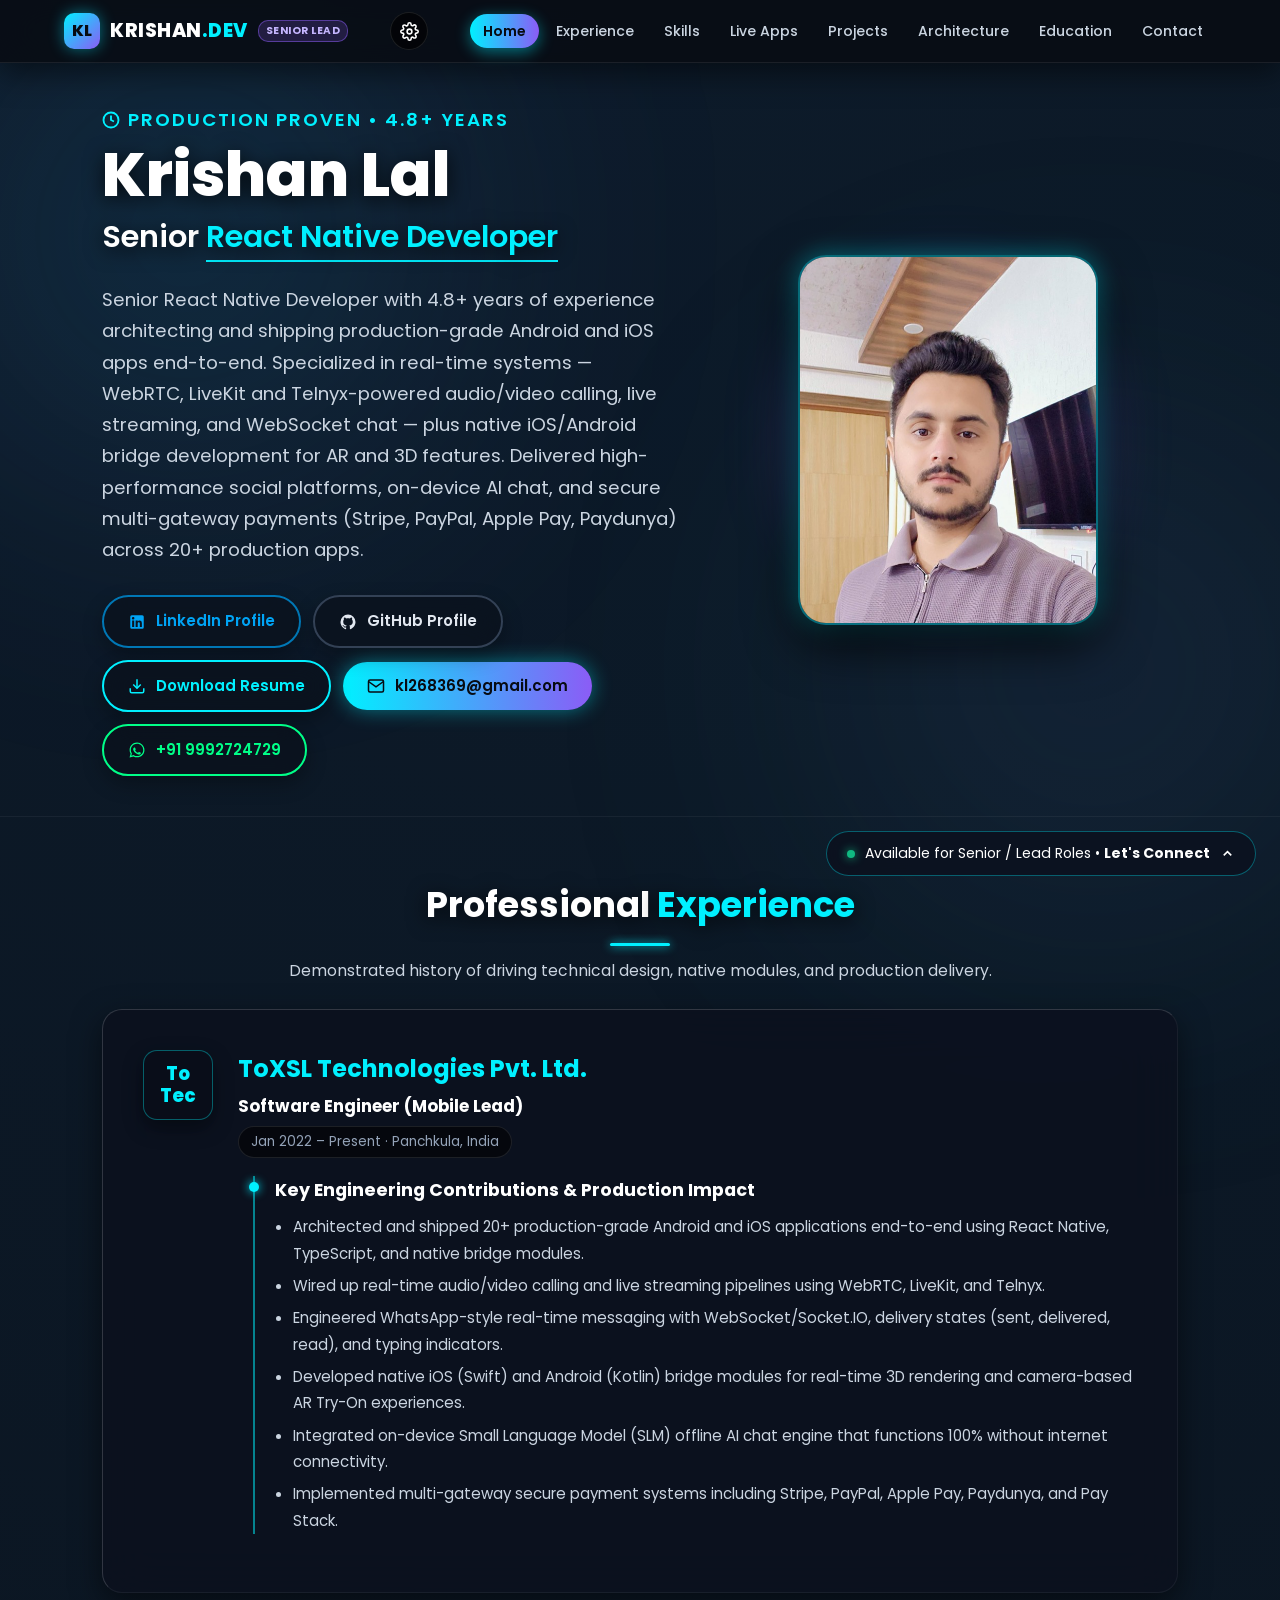
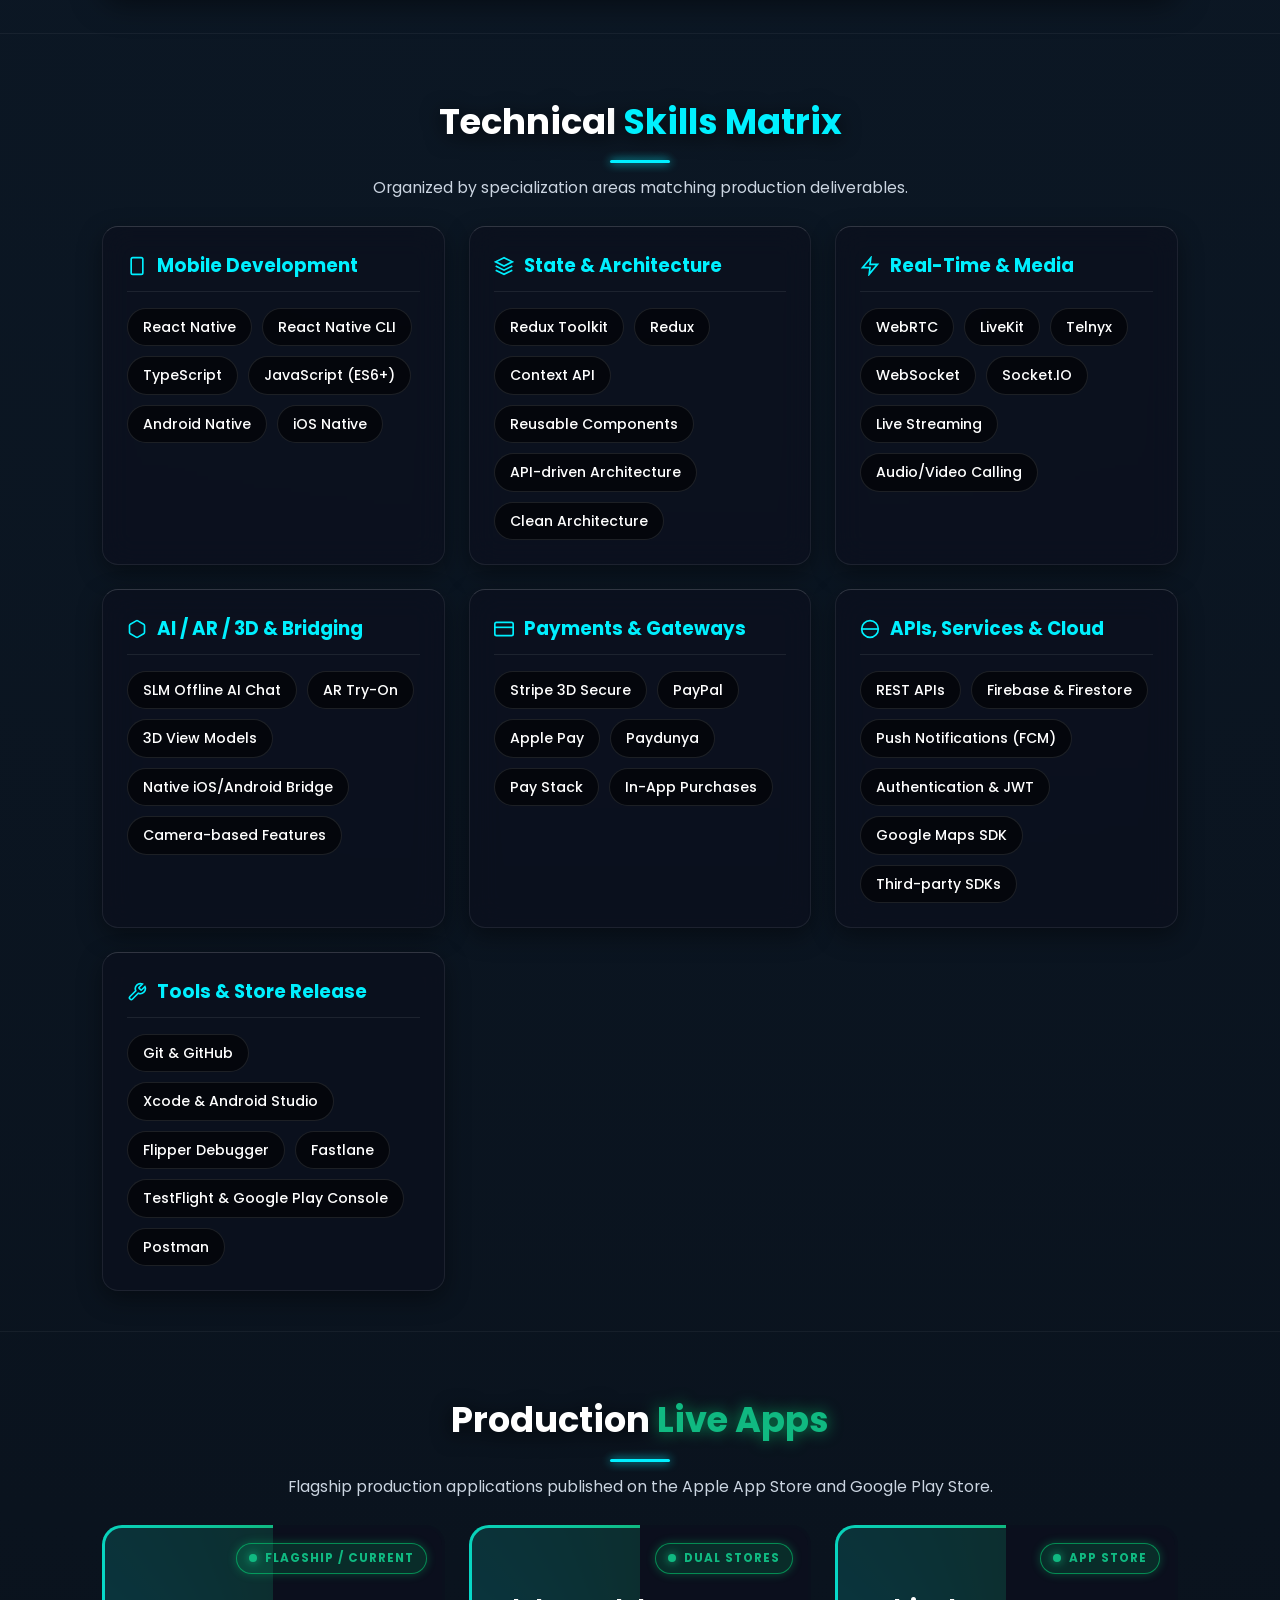
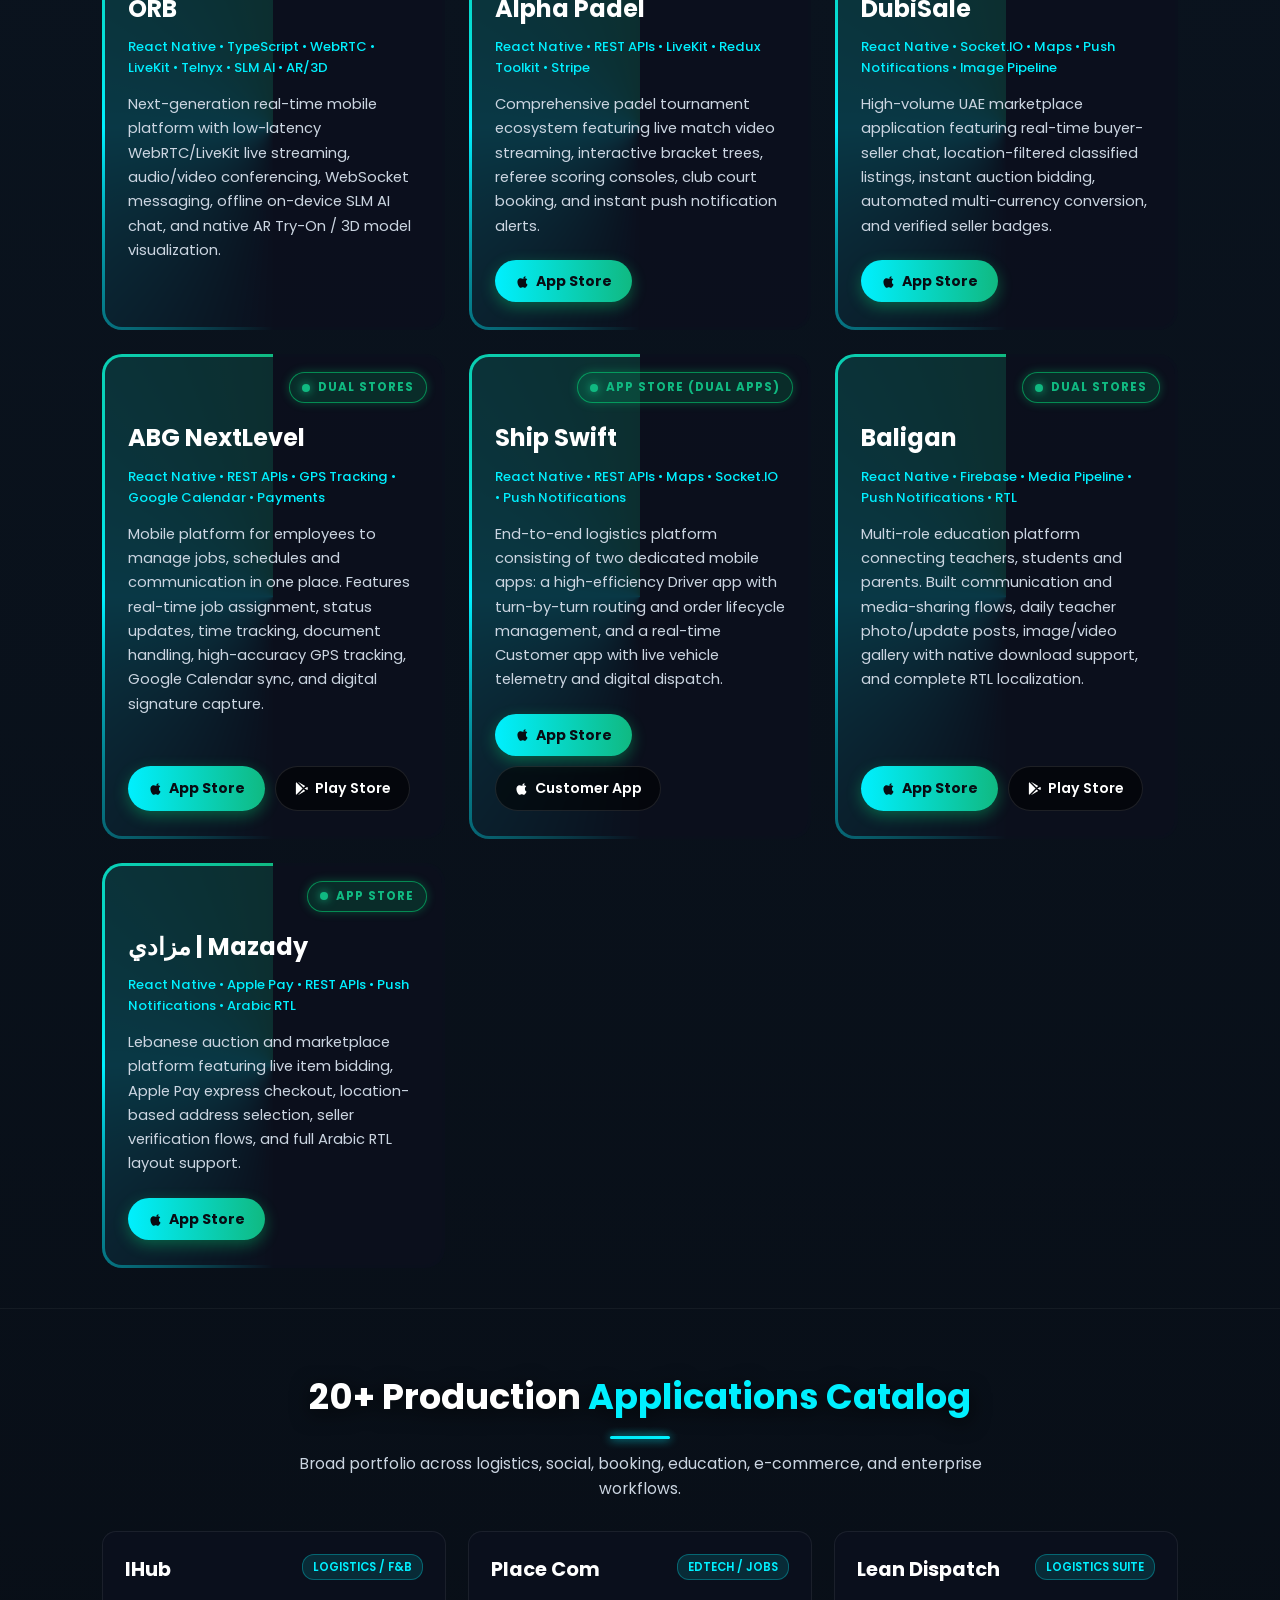
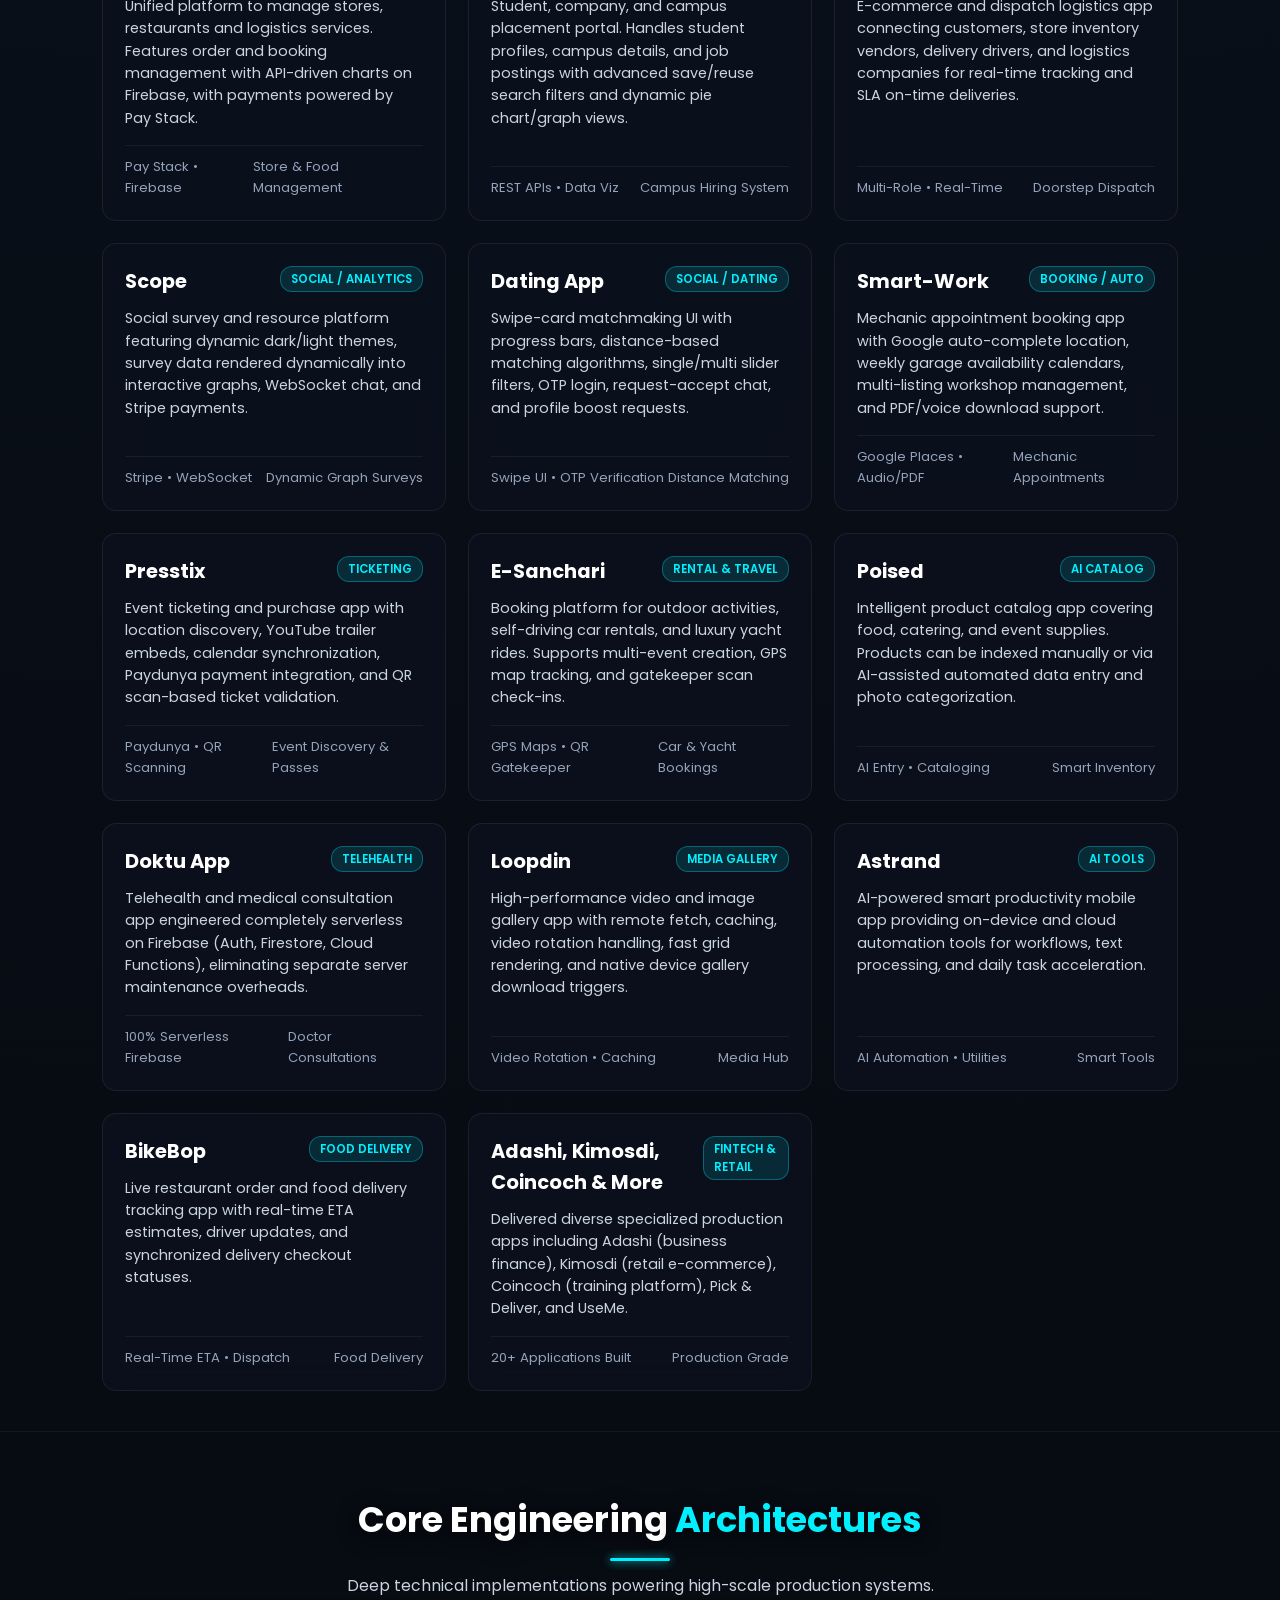
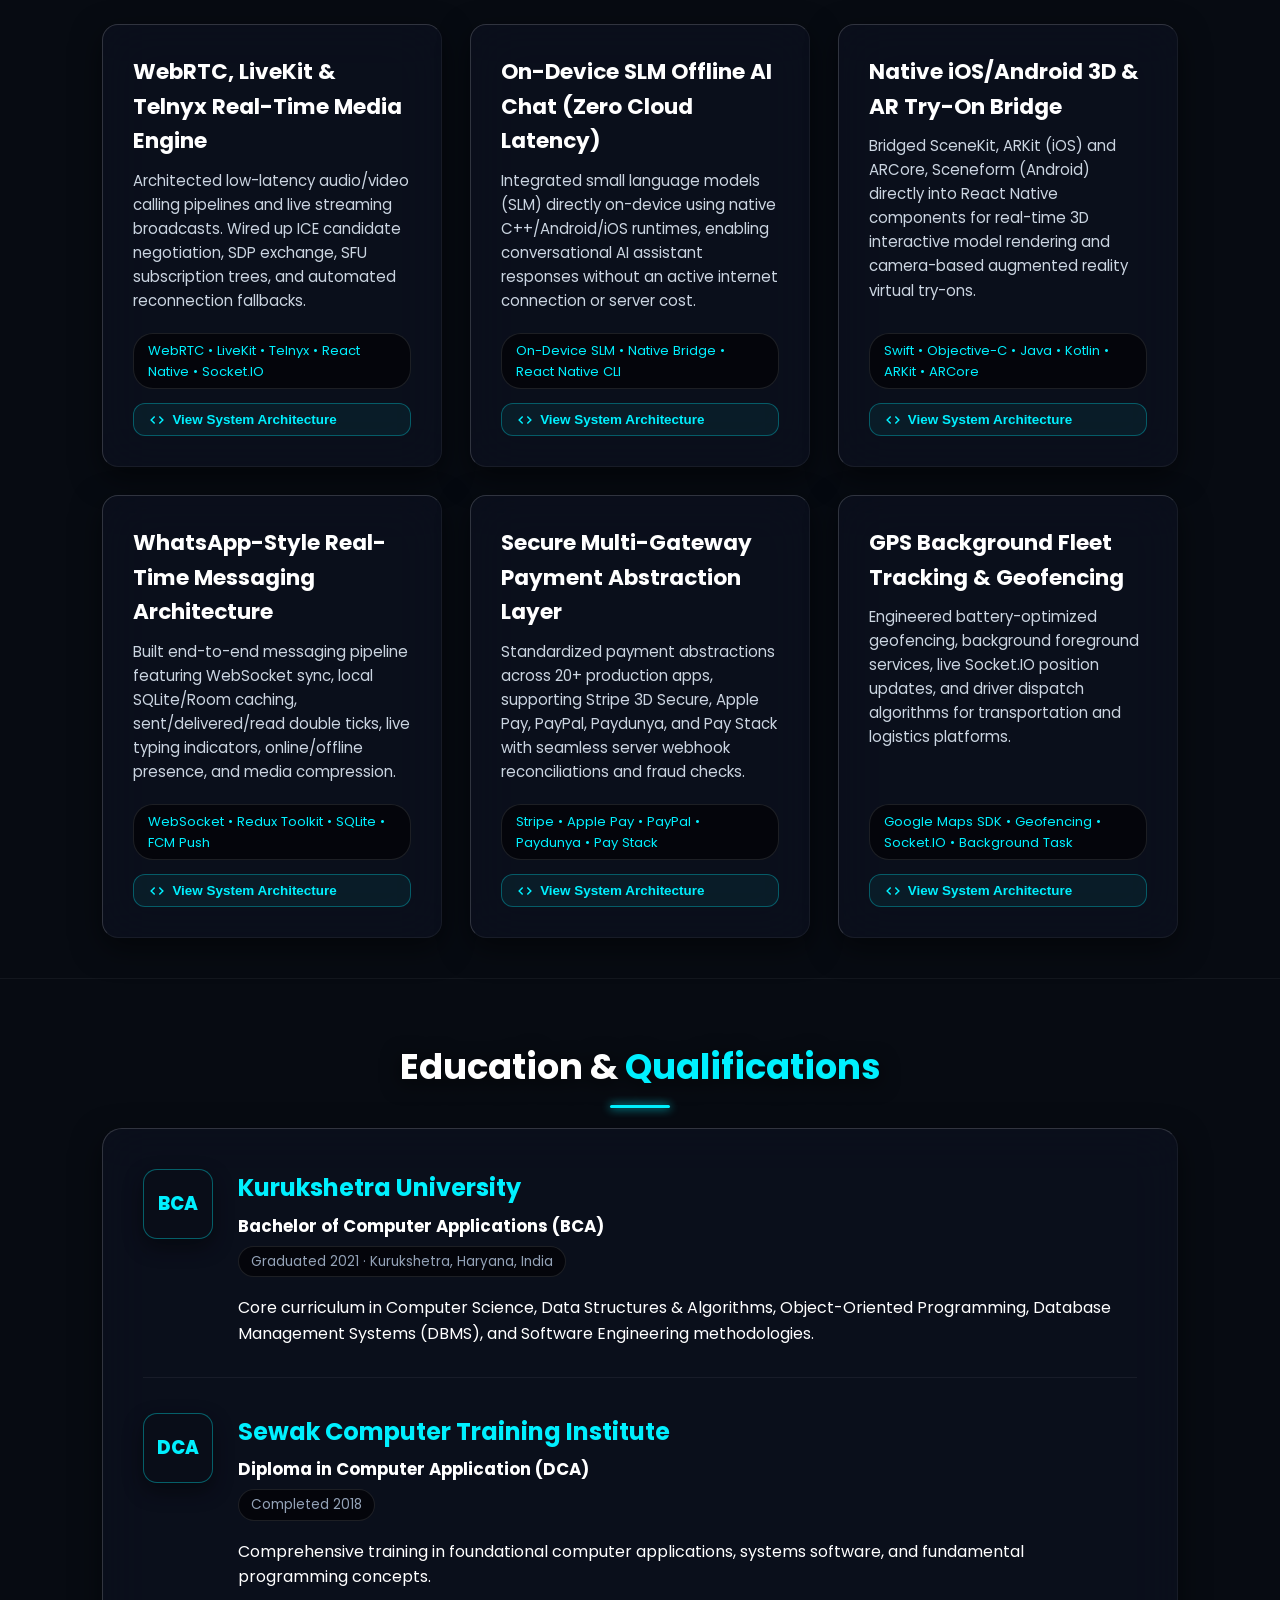
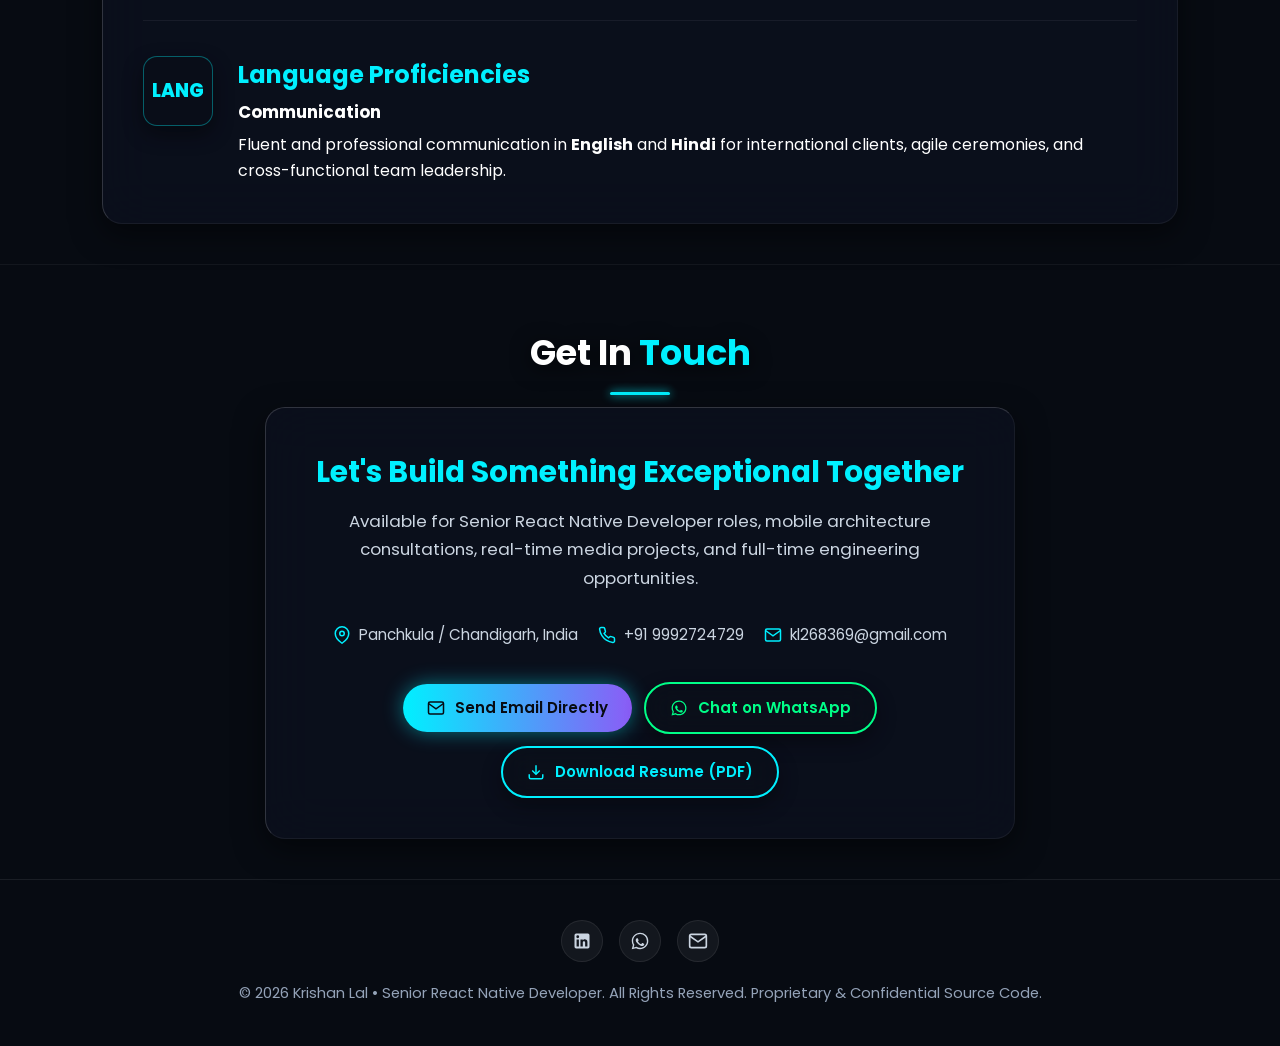
==== commit c63e3d10: "Synchronize index.html via Cloud CMS" ====
--- a/index.html
+++ b/index.html
@@ -185,7 +185,7 @@
                     
                     <div class="inner-role">
                         <h5>Key Engineering Contributions & Production Impact</h5>
-                        <ul style="margin: 10px 0 0 18px; padding: 0; color: var(--text-muted); font-size: 0.94em; line-height: 1.75;">
+                        <ul style="margin: 10px 0 0 18px; padding: 0; color: #cbd5e1; font-size: 0.94em; line-height: 1.75;">
                             <li style="margin-bottom: 6px;">Architected and shipped 20+ production-grade Android and iOS applications end-to-end using React Native, TypeScript, and native bridge modules.</li>
                                         <li style="margin-bottom: 6px;">Wired up real-time audio/video calling and live streaming pipelines using WebRTC, LiveKit, and Telnyx.</li>
                                         <li style="margin-bottom: 6px;">Engineered WhatsApp-style real-time messaging with WebSocket/Socket.IO, delivery states (sent, delivered, read), and typing indicators.</li>
--- a/style.css
+++ b/style.css
@@ -470,6 +470,22 @@
     color: #ffffff;
 }
 
+.btn-github {
+    background: rgba(10, 15, 25, 0.6);
+    backdrop-filter: blur(15px);
+    border: 2px solid #334155;
+    color: #e2e8f0;
+    box-shadow: 0 8px 20px rgba(0, 0, 0, 0.3);
+}
+
+.btn-github:hover {
+    background: rgba(255, 255, 255, 0.1);
+    border-color: #94a3b8;
+    transform: translateY(-3px);
+    box-shadow: 0 0 20px rgba(255, 255, 255, 0.25);
+    color: #ffffff;
+}
+
 /* ==========================================
    FUTURISTIC TECH AVATAR FRAME
    ========================================== */
@@ -1181,12 +1197,12 @@
 /* ==========================================
    RESPONSIVE DESIGN
    ========================================== */
-@media (max-width: 1080px) {
+@media (max-width: 1180px) {
     #home {
         flex-direction: column-reverse;
         text-align: center;
-        padding-top: 140px;
-        gap: 40px;
+        padding-top: 130px;
+        gap: 35px;
     }
 
     .hero-content {
@@ -1230,10 +1246,13 @@
         top: 100%;
         left: 0;
         width: 100%;
-        background: rgba(8, 12, 19, 0.96);
-        border-bottom: 1px solid rgba(255, 255, 255, 0.1);
+        background: var(--nav-bg);
+        backdrop-filter: blur(25px);
+        -webkit-backdrop-filter: blur(25px);
+        border-bottom: 1px solid var(--border-glass);
         padding: 20px;
         gap: 12px;
+        box-shadow: 0 15px 35px rgba(0, 0, 0, 0.4);
     }
 
     .mobile-toggle {
@@ -1516,6 +1535,14 @@
     .brand-pill {
         display: none;
     }
+    .theme-settings-card {
+        padding: 20px 16px;
+        max-width: 95vw;
+        border-radius: 18px;
+    }
+    .theme-accent-options {
+        grid-template-columns: repeat(2, 1fr) !important;
+    }
     .brand-logo {
         font-size: 0.9em;
         gap: 6px;
@@ -1657,9 +1684,23 @@
     opacity: 0.35;
 }
 
+html[data-theme-mode="light"] .btn-outline {
+    background: #ffffff !important;
+    border-color: var(--primary) !important;
+    color: var(--primary) !important;
+    box-shadow: 0 4px 15px rgba(0, 0, 0, 0.05) !important;
+}
+
 html[data-theme-mode="light"] .btn-outline:hover {
     background: var(--primary) !important;
     color: #ffffff !important;
+}
+
+html[data-theme-mode="light"] .btn-linkedin {
+    background: #ffffff !important;
+    border-color: #0a66c2 !important;
+    color: #0a66c2 !important;
+    box-shadow: 0 4px 15px rgba(10, 102, 194, 0.12) !important;
 }
 
 html[data-theme-mode="light"] .btn-linkedin:hover {
@@ -1668,9 +1709,17 @@
     border-color: #0a66c2 !important;
 }
 
+html[data-theme-mode="light"] .btn-github {
+    background: #ffffff !important;
+    border-color: #cbd5e1 !important;
+    color: #0f172a !important;
+    box-shadow: 0 4px 15px rgba(0, 0, 0, 0.06) !important;
+}
+
 html[data-theme-mode="light"] .btn-github:hover {
     background: #0f172a !important;
     color: #ffffff !important;
+    border-color: #0f172a !important;
 }
 
 html[data-theme-mode="light"] nav ul.show {
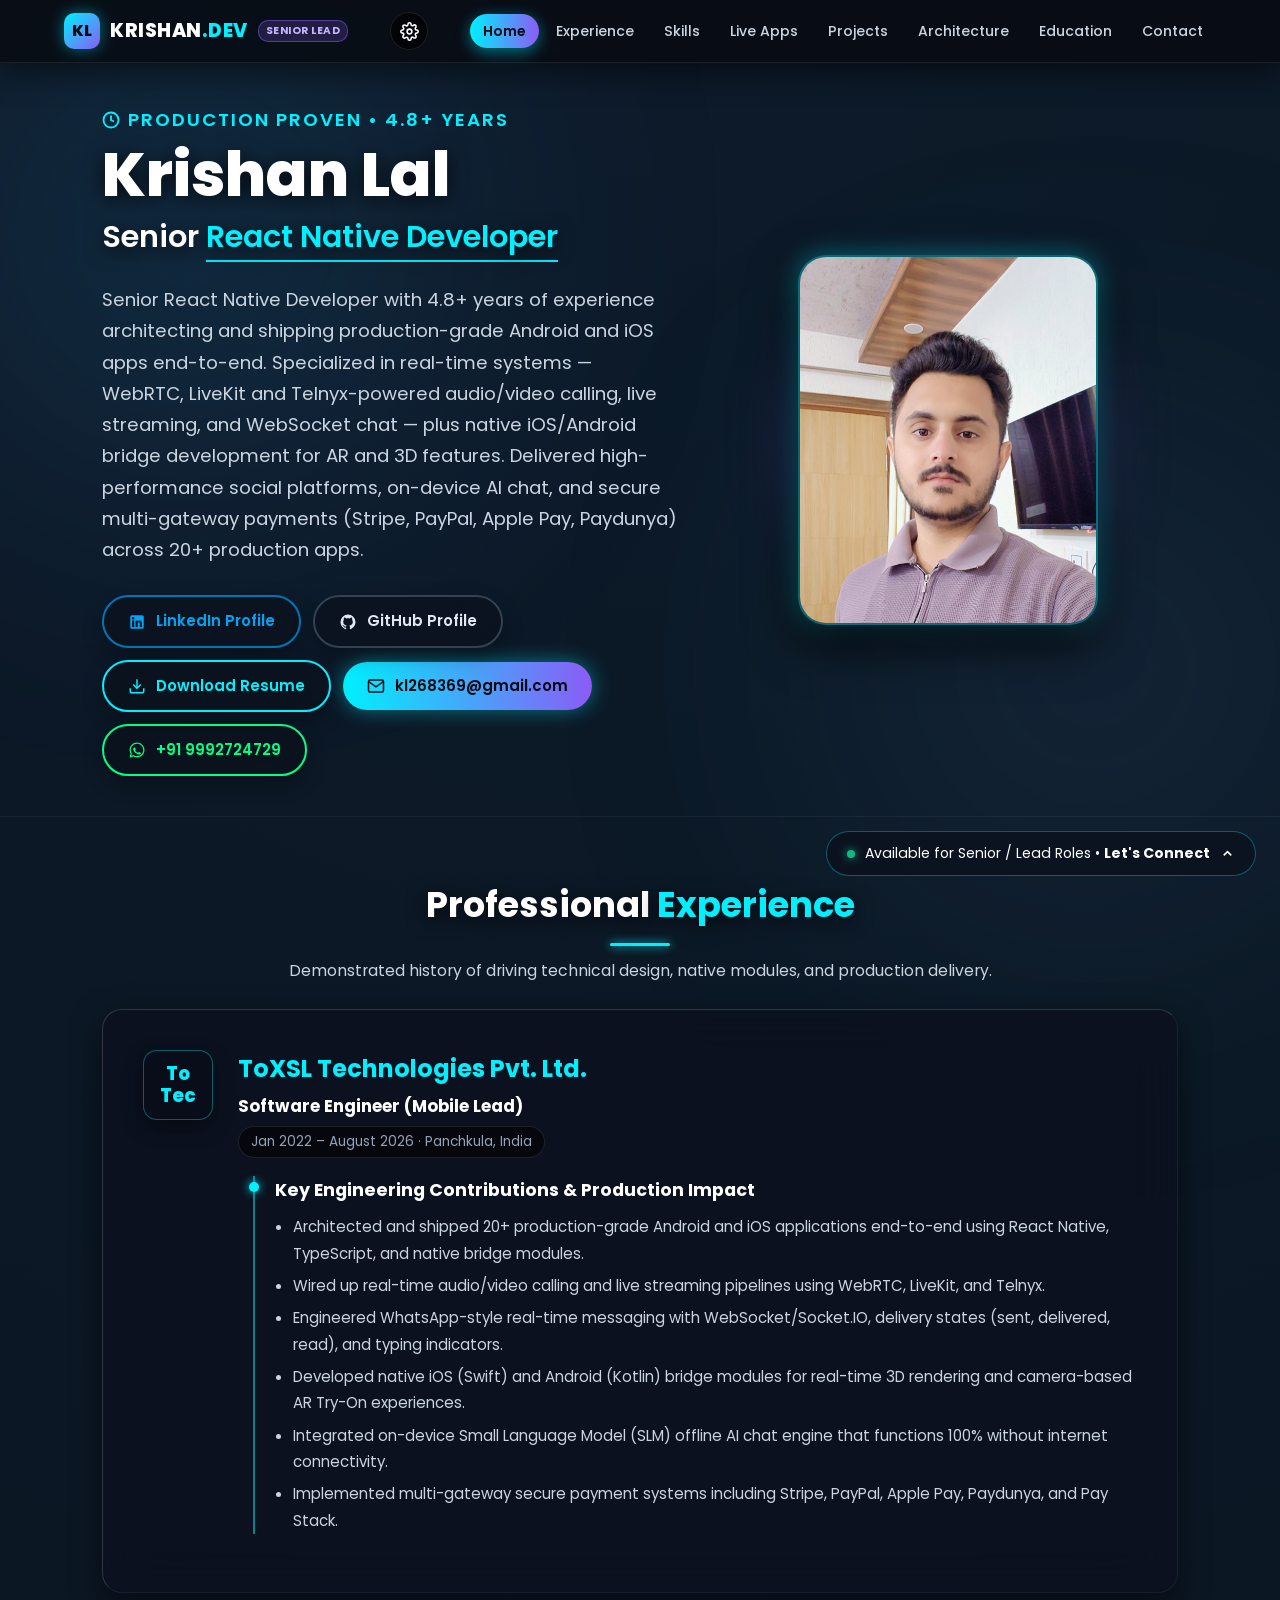
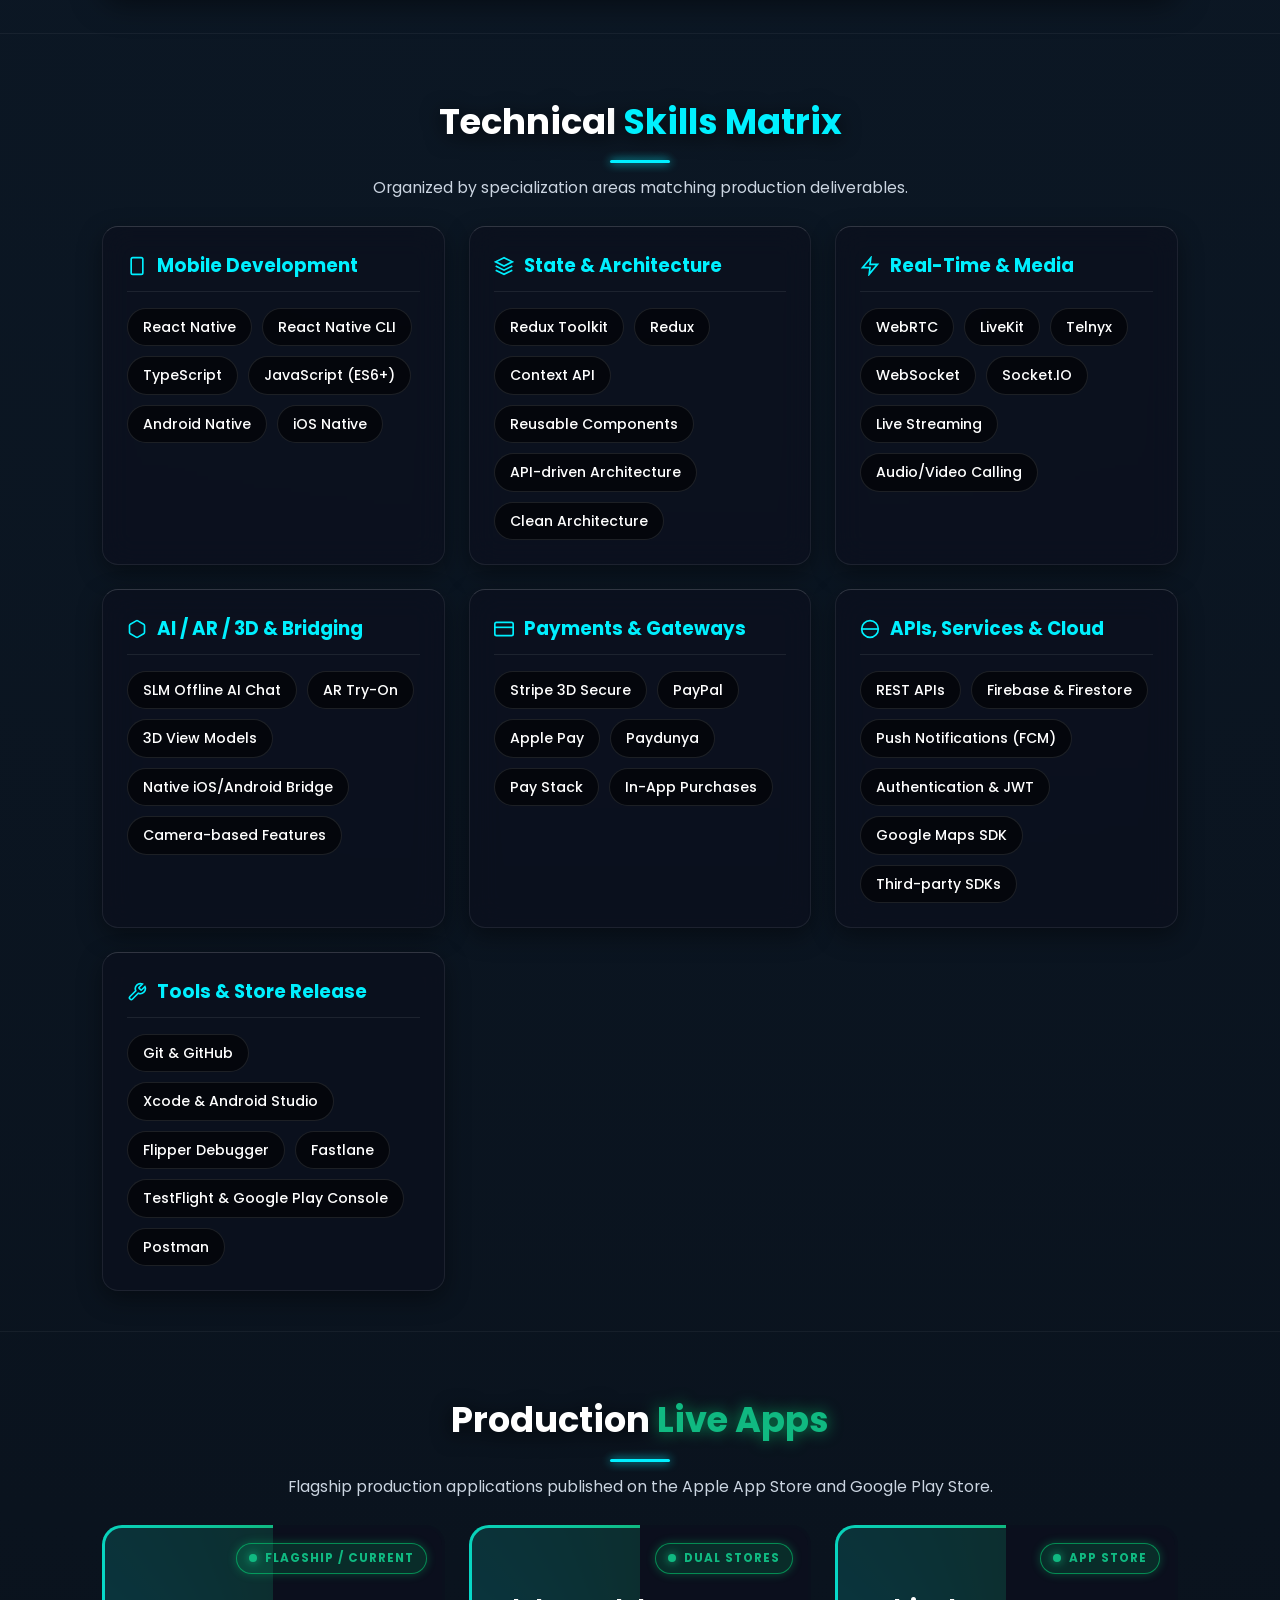
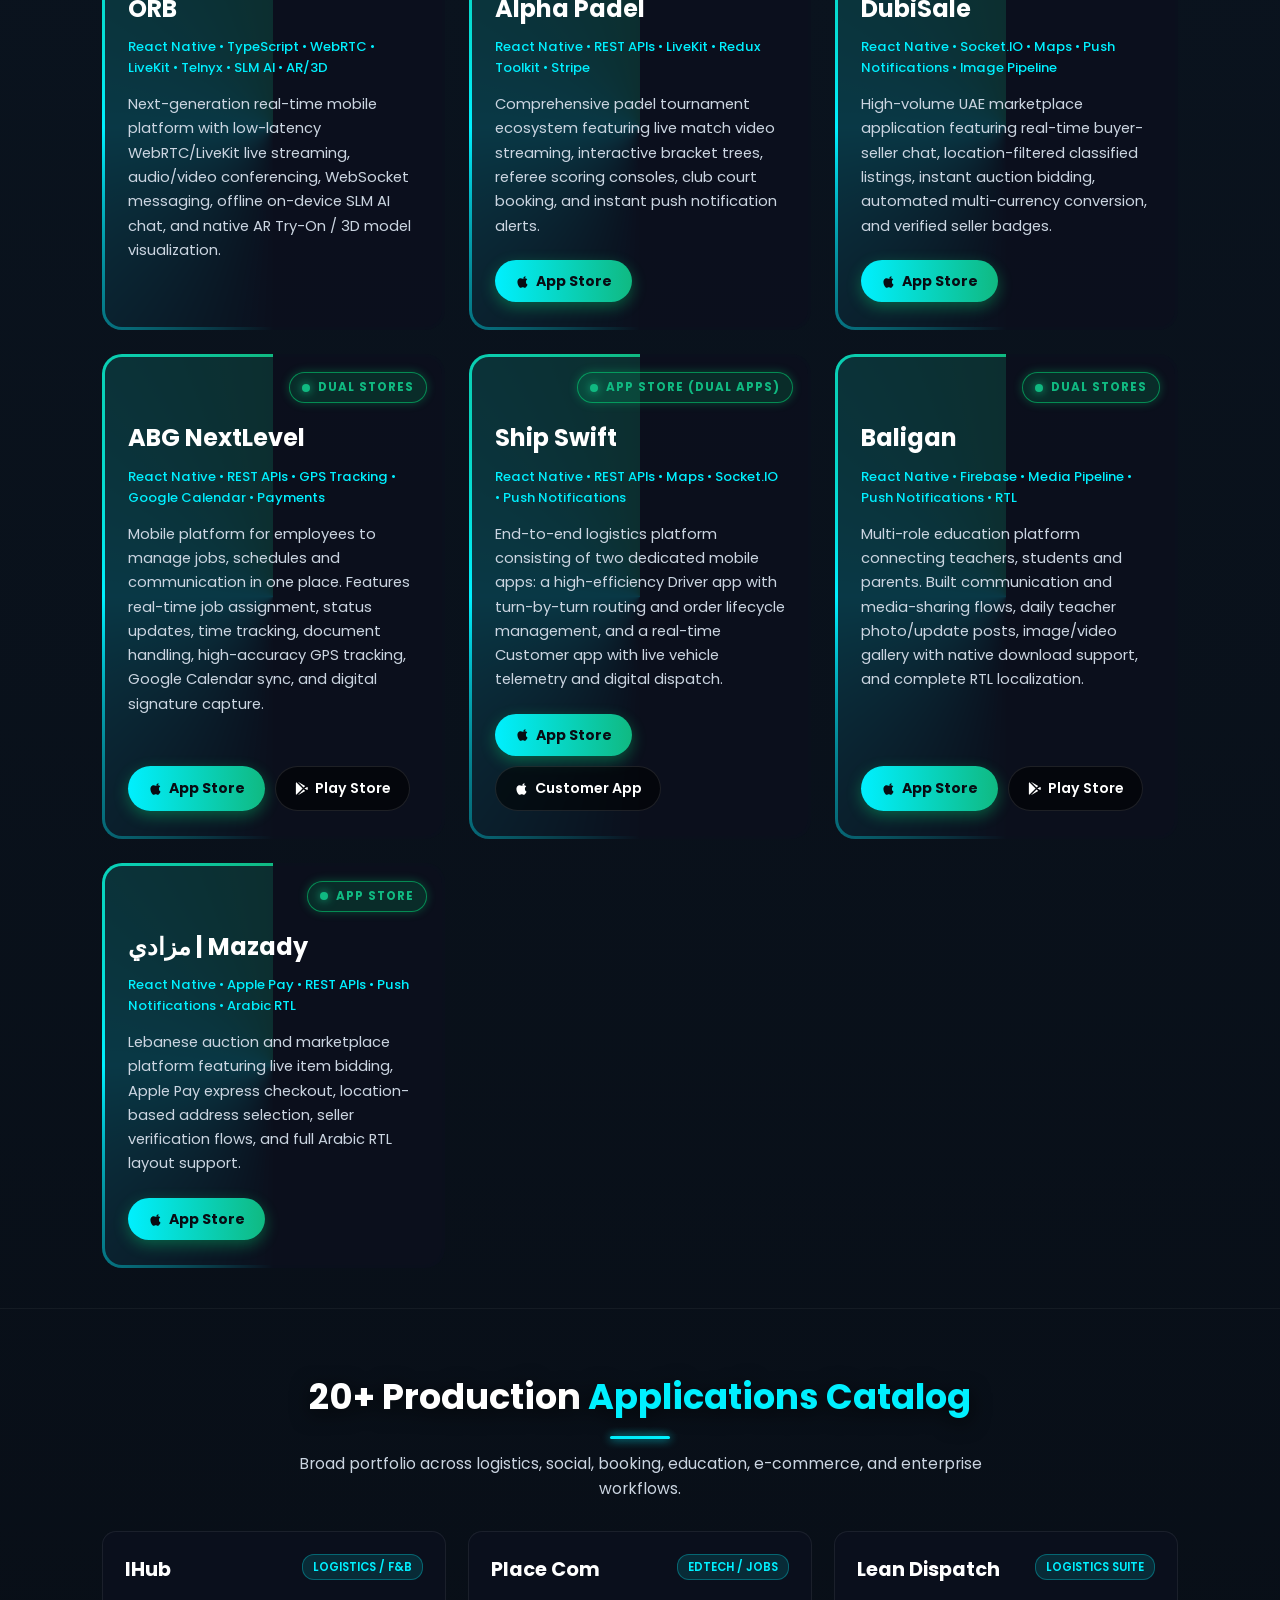
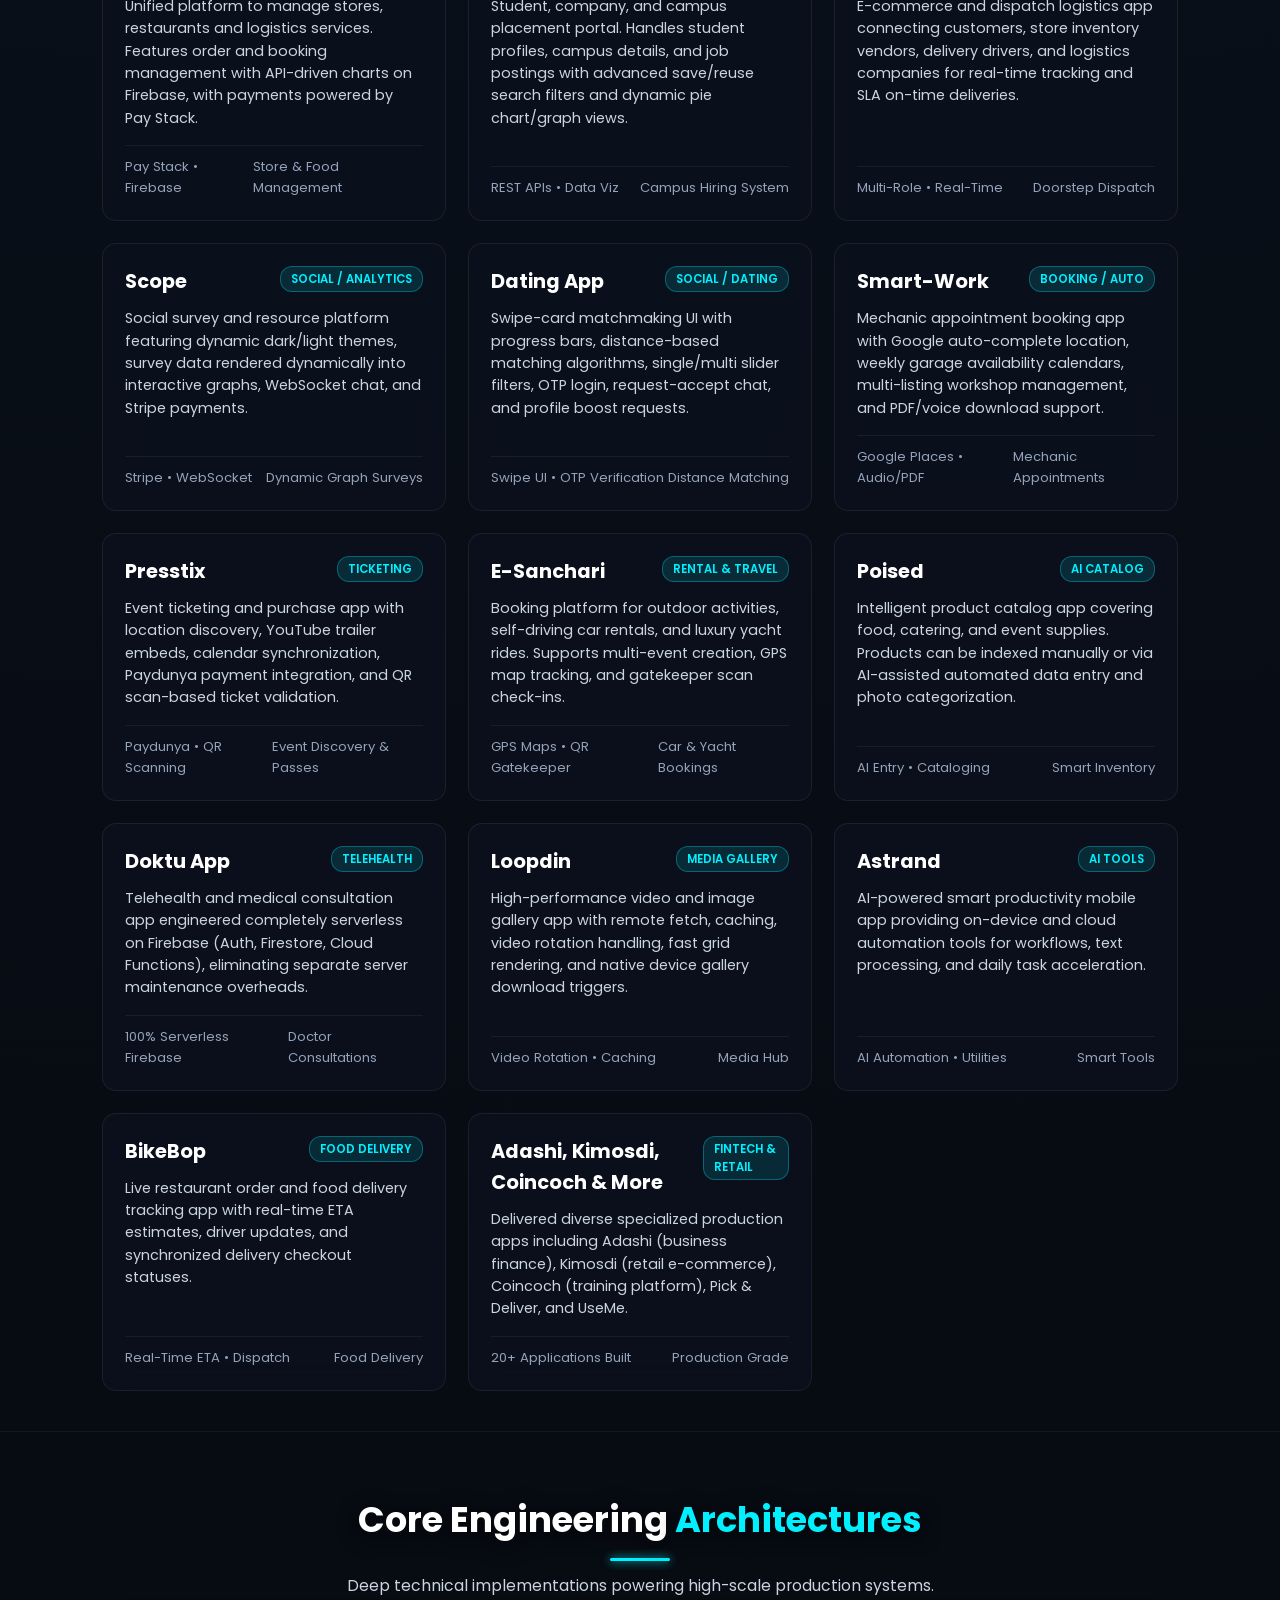
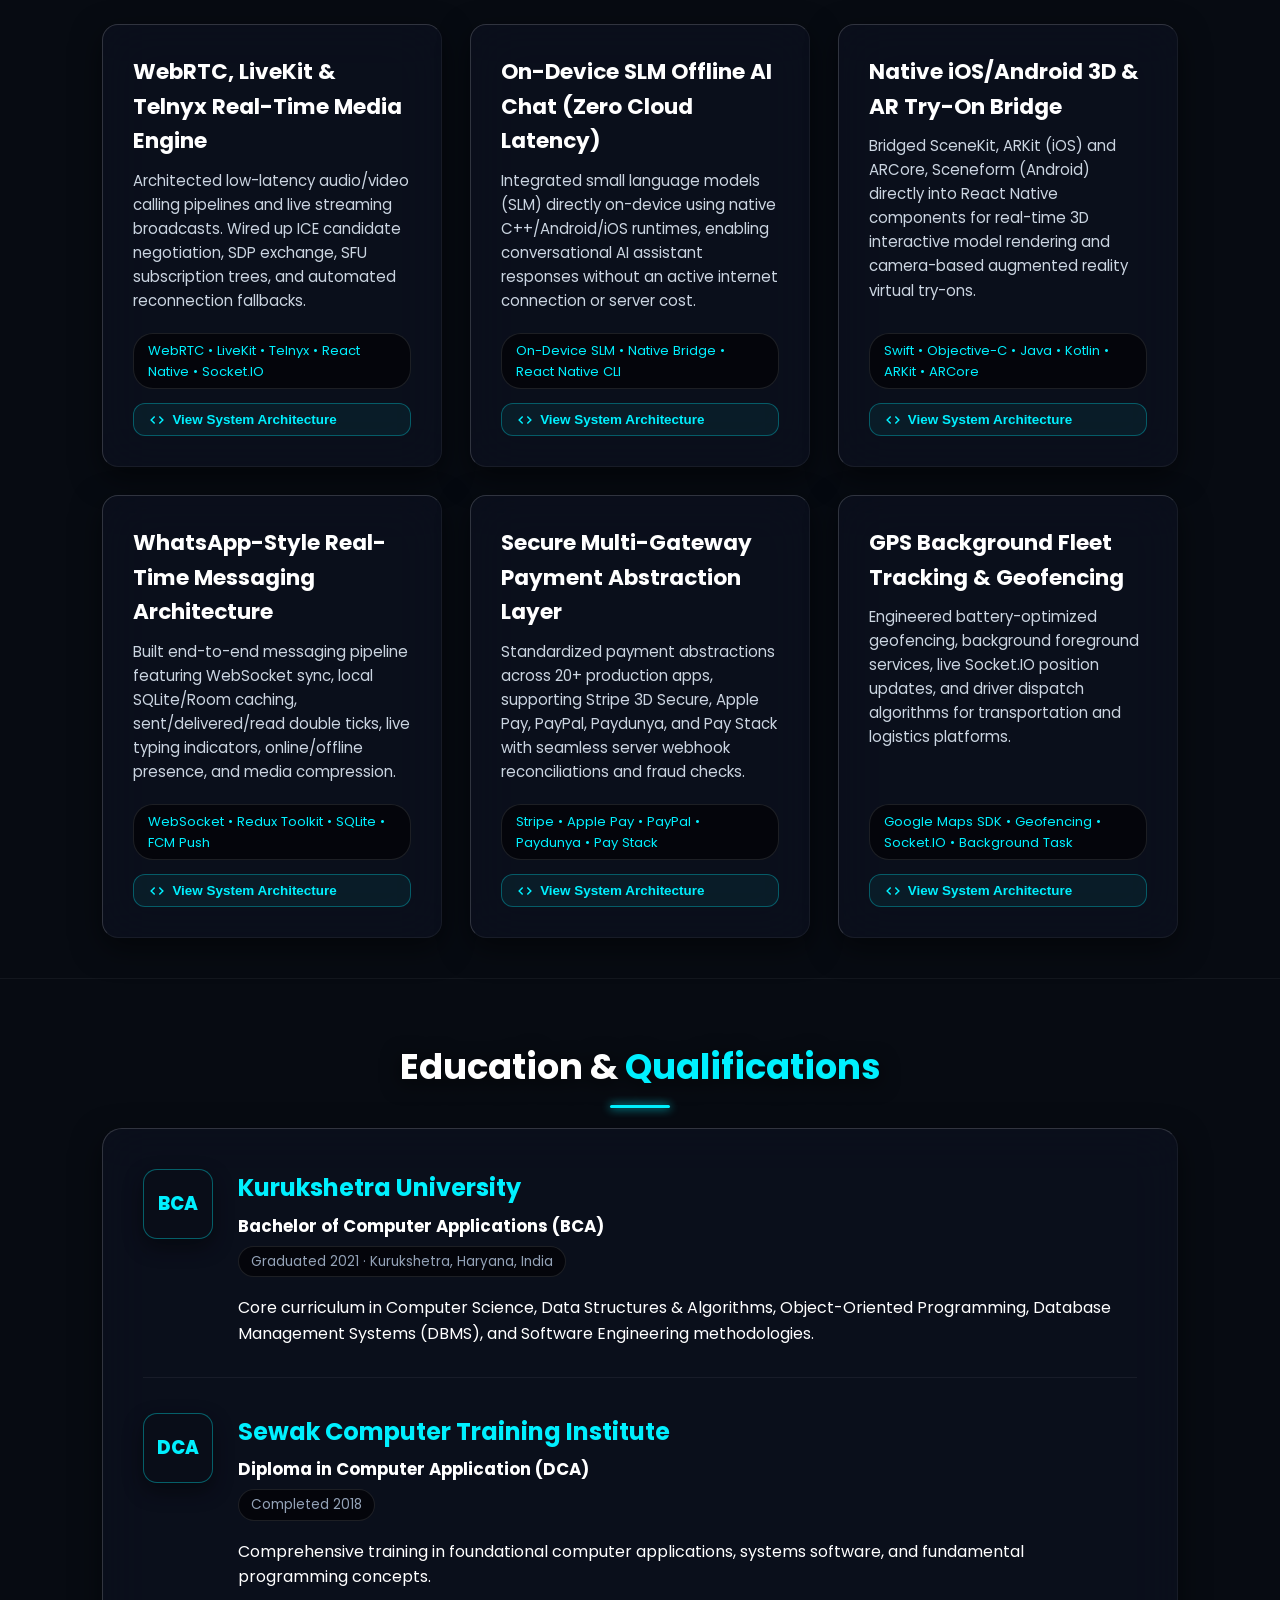
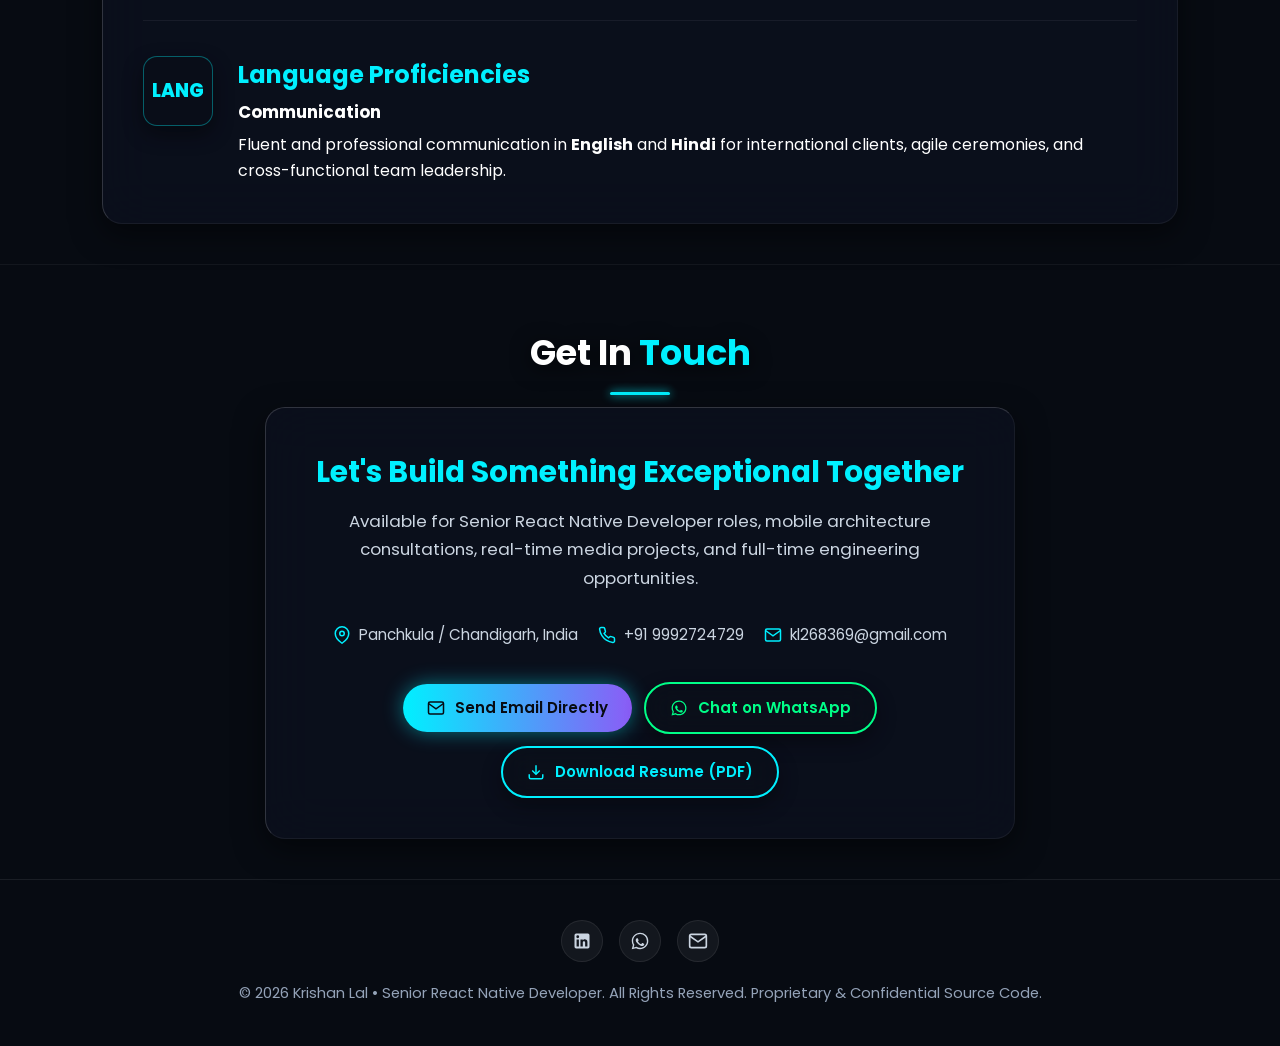
==== commit 5f4391bd: "Synchronize index.html via Cloud CMS" ====
--- a/index.html
+++ b/index.html
@@ -181,7 +181,7 @@
                 <div class="exp-details">
                     <h3>ToXSL Technologies Pvt. Ltd.</h3>
                     <h4>Software Engineer (Mobile Lead)</h4>
-                    <span class="meta">Jan 2022 – Present · Panchkula, India</span>
+                    <span class="meta">Jan 2022 – August 2026 · Panchkula, India</span>
                     
                     <div class="inner-role">
                         <h5>Key Engineering Contributions & Production Impact</h5>
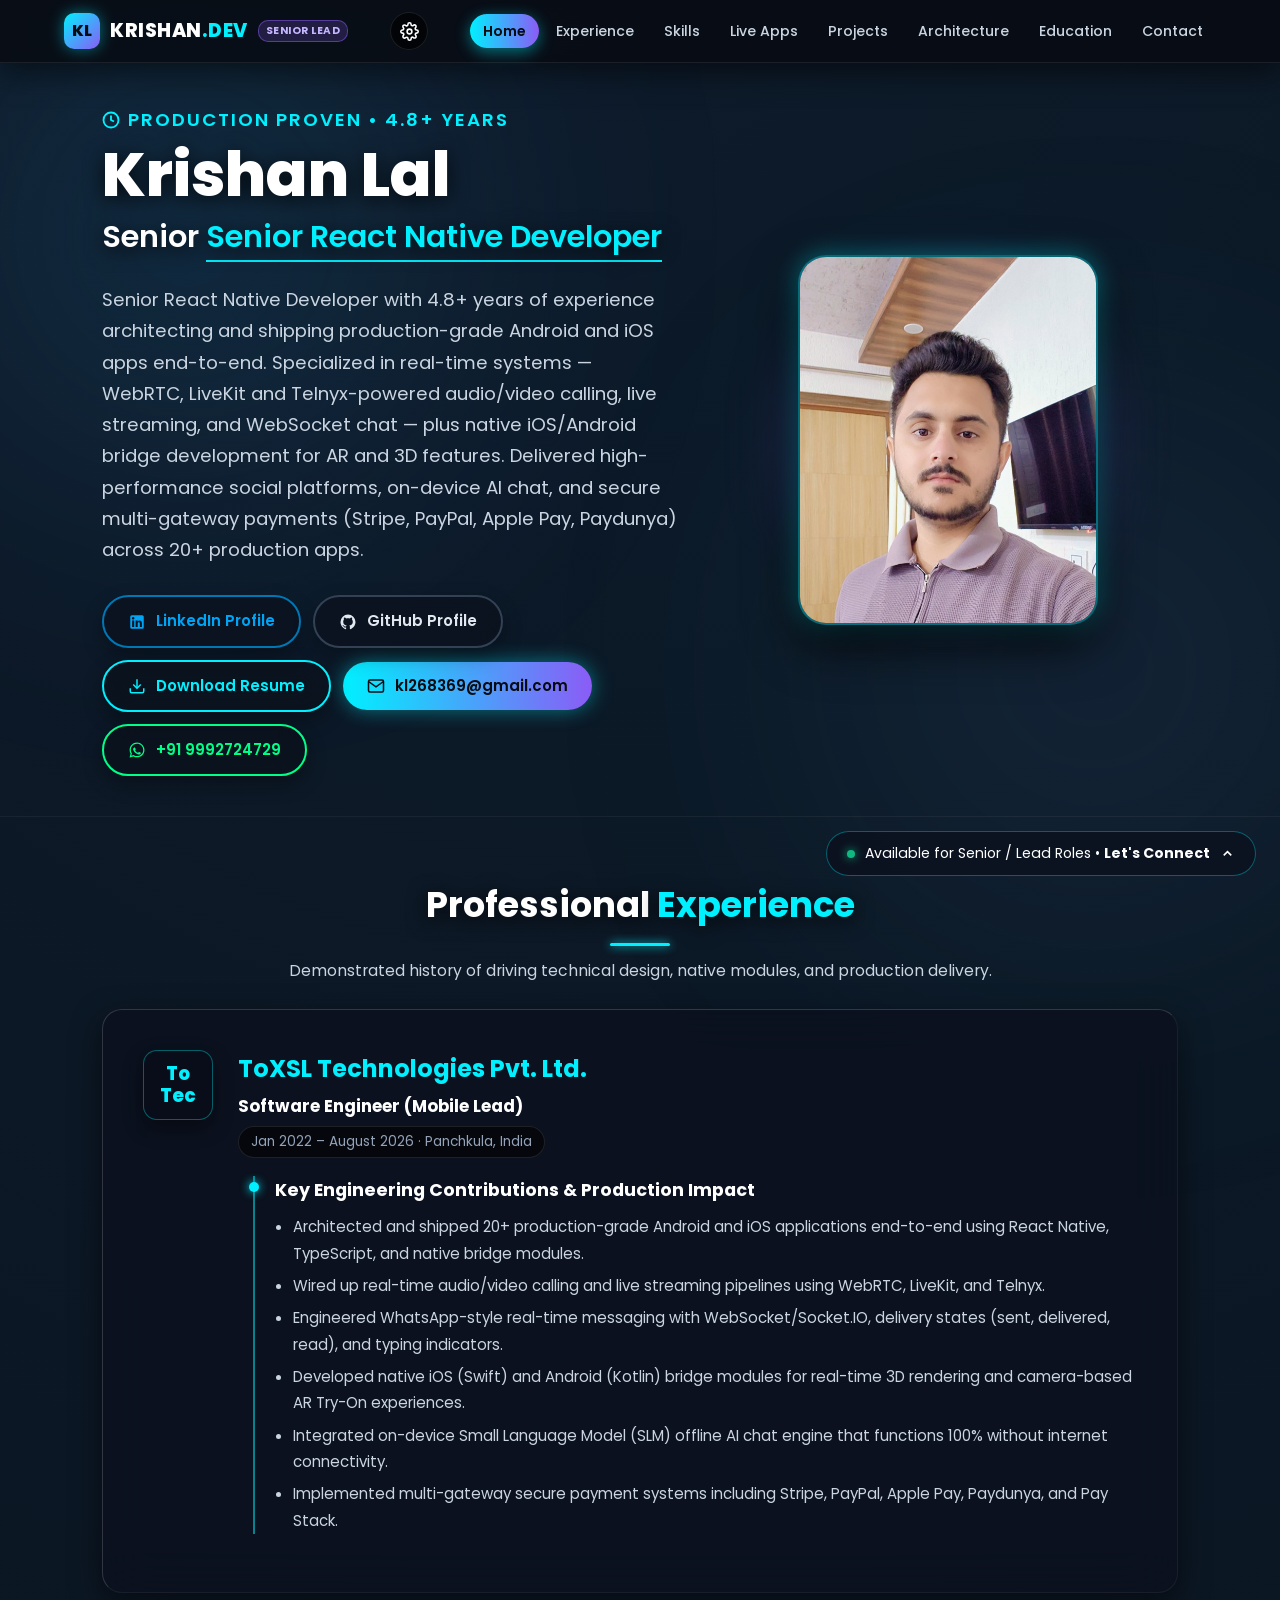
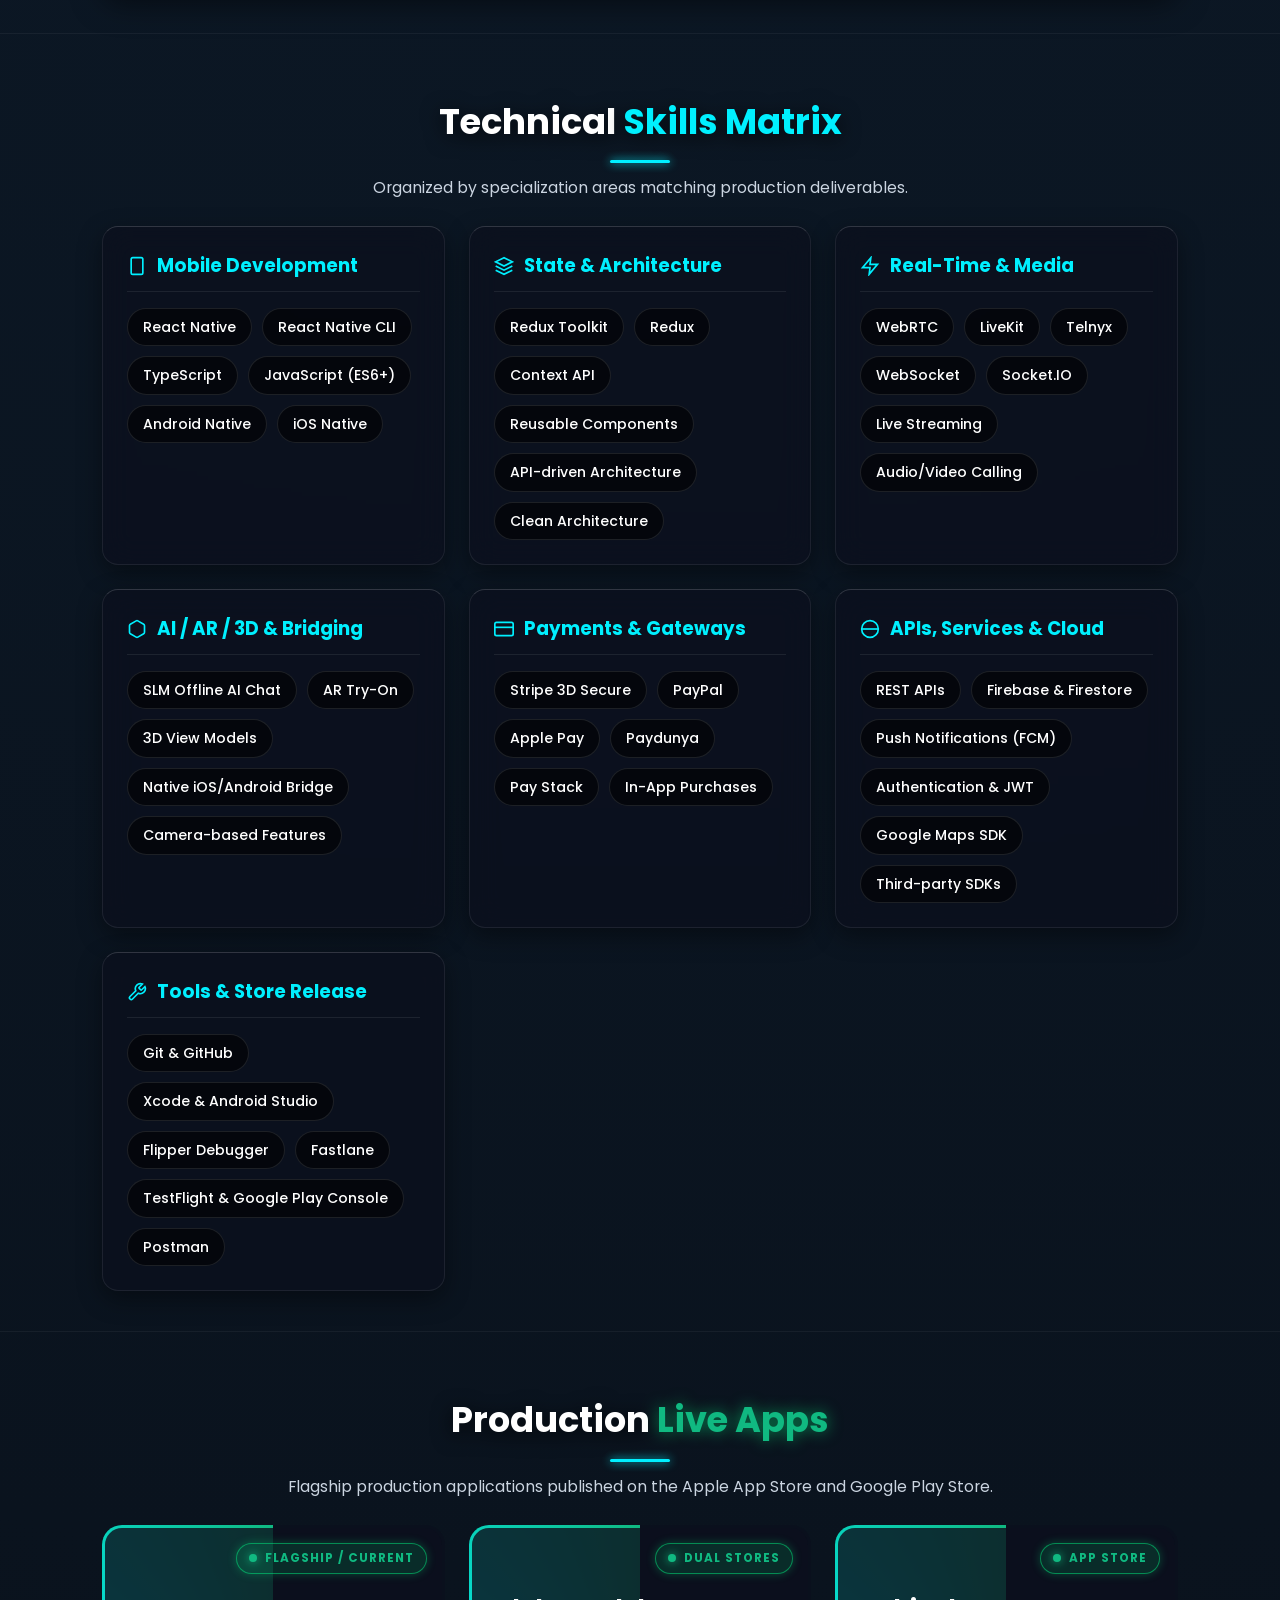
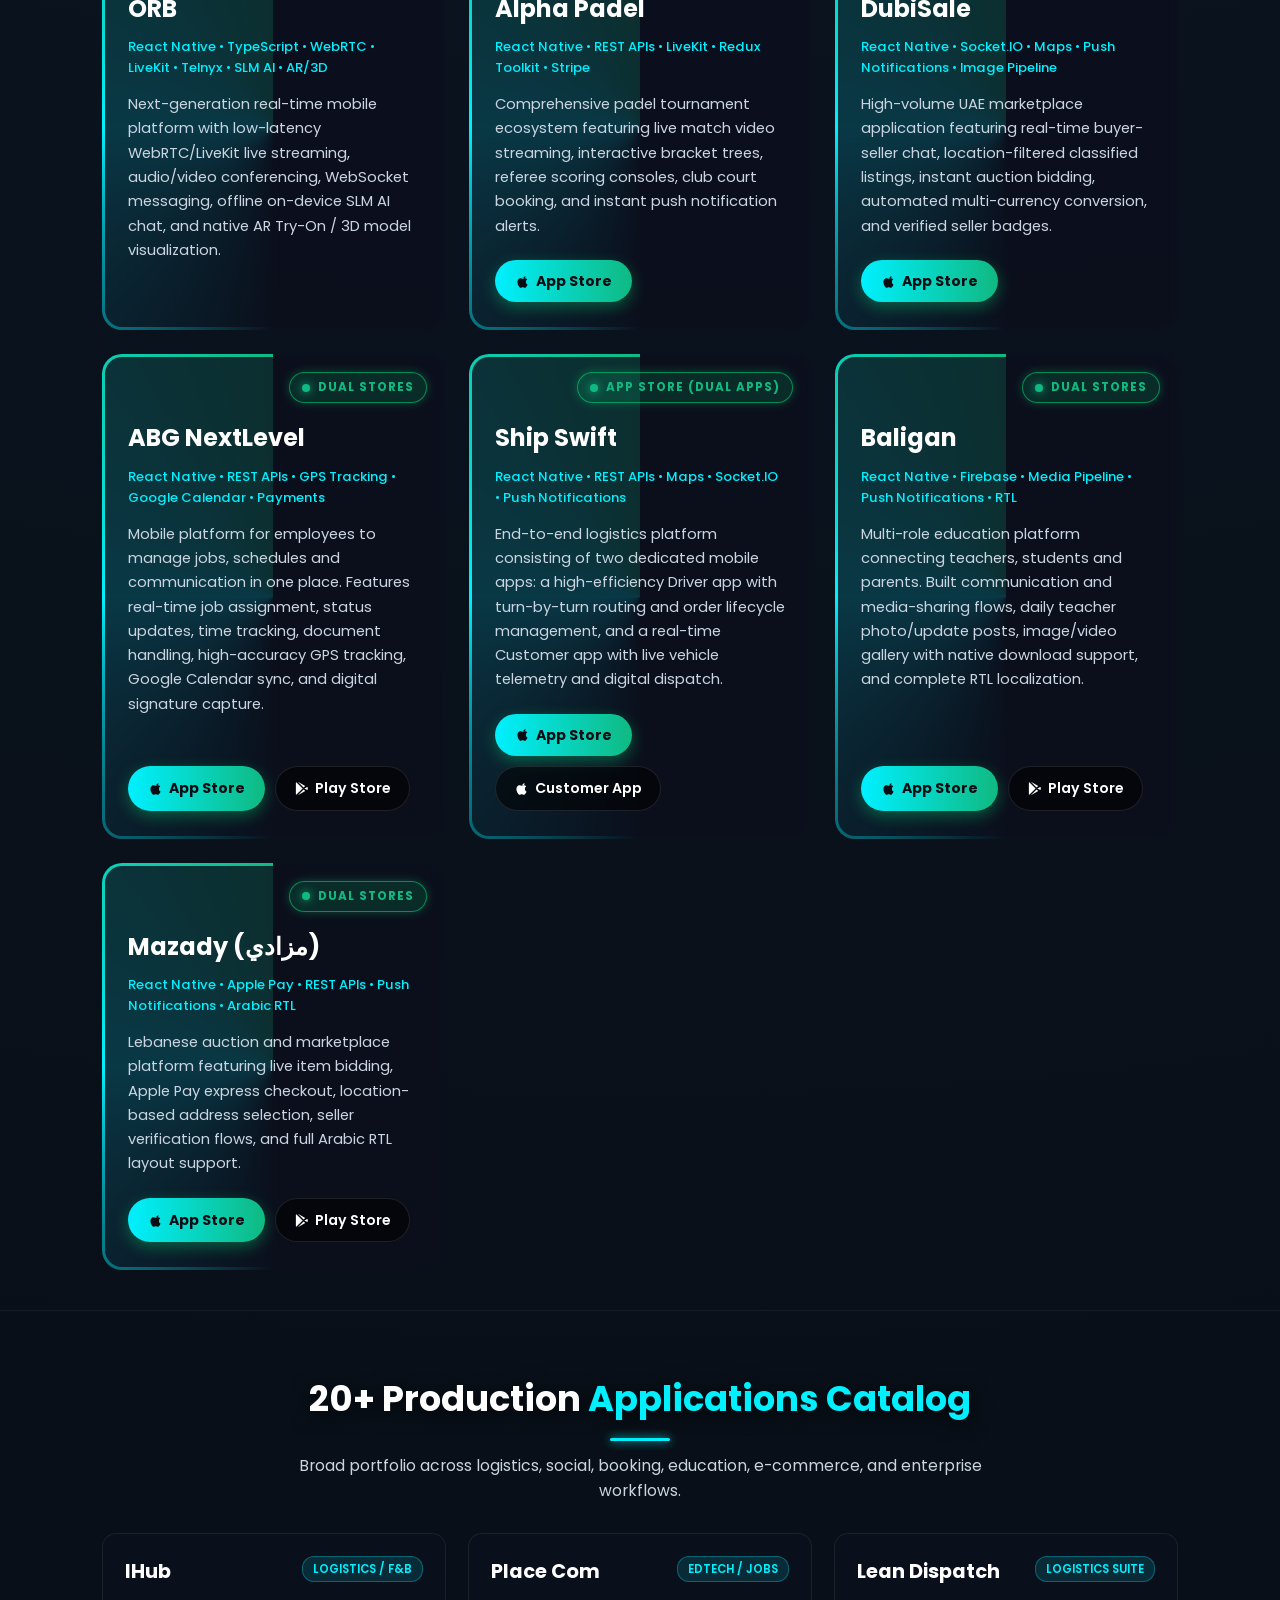
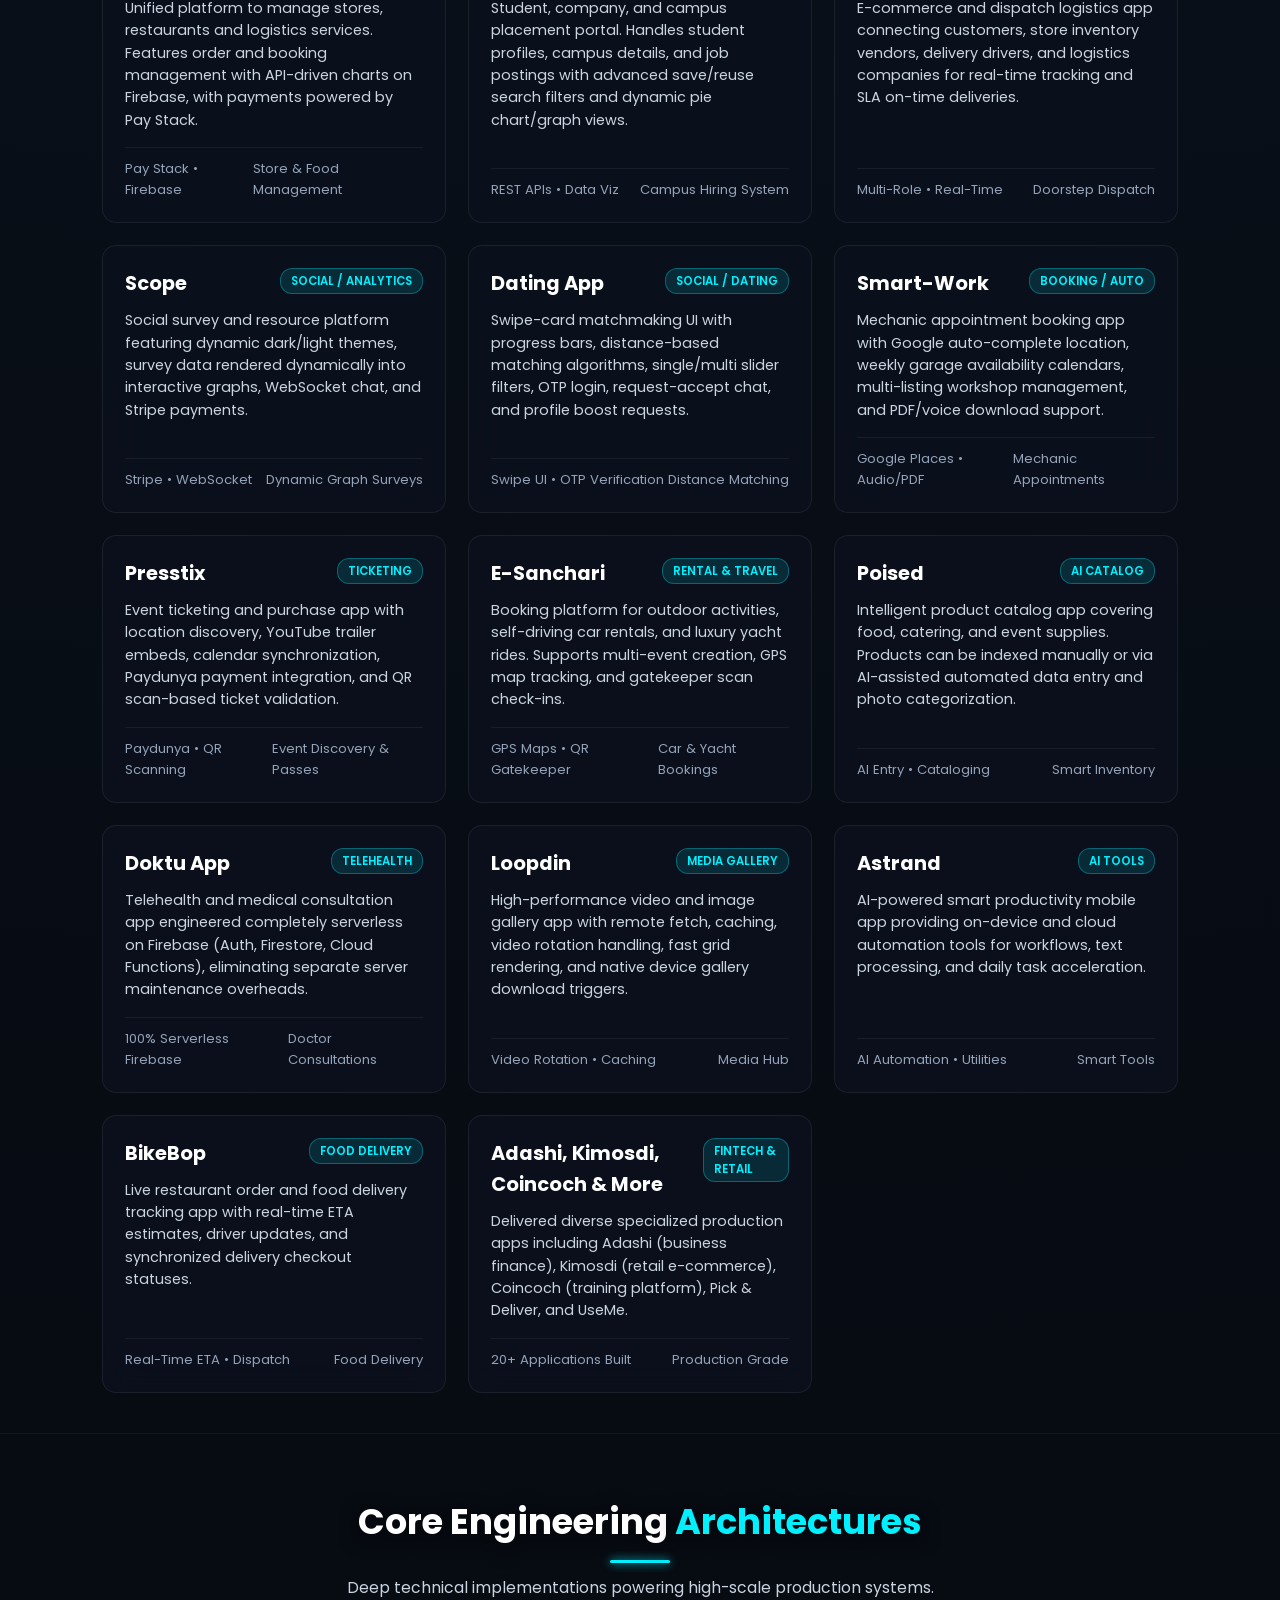
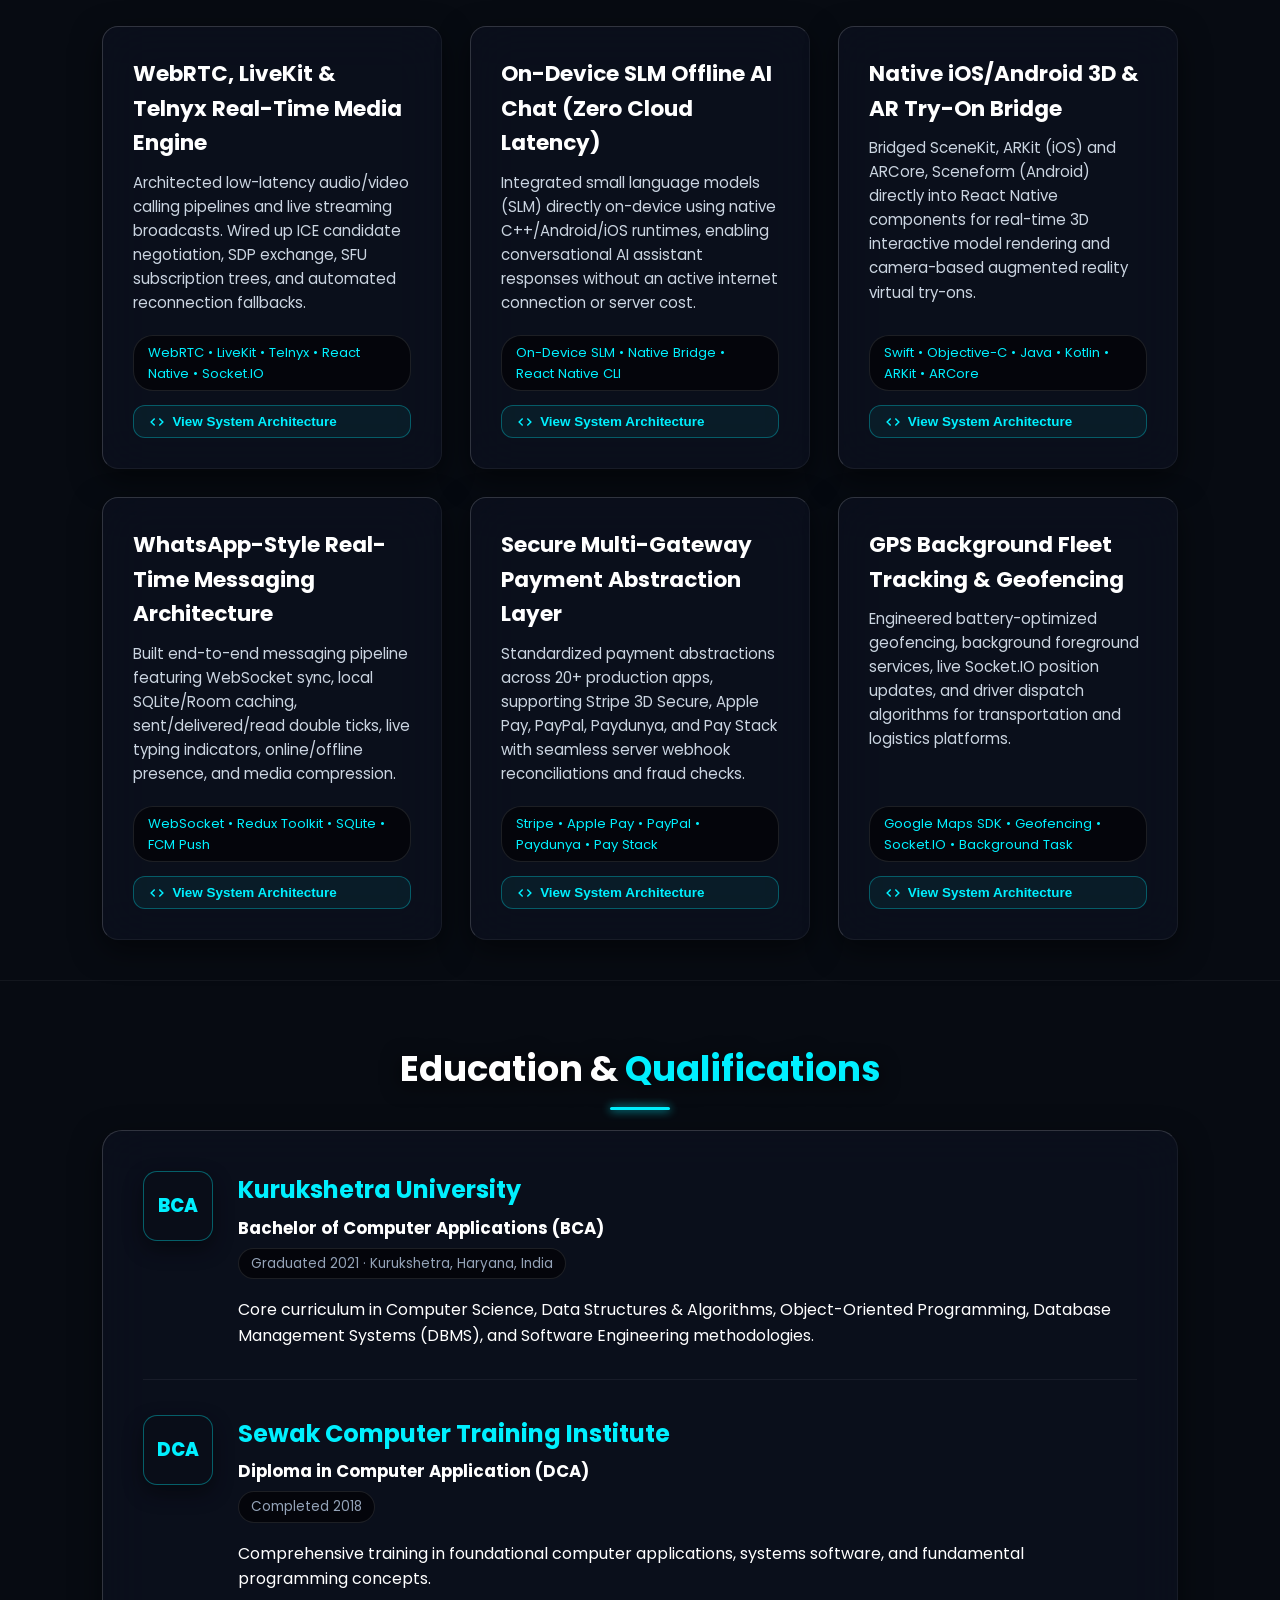
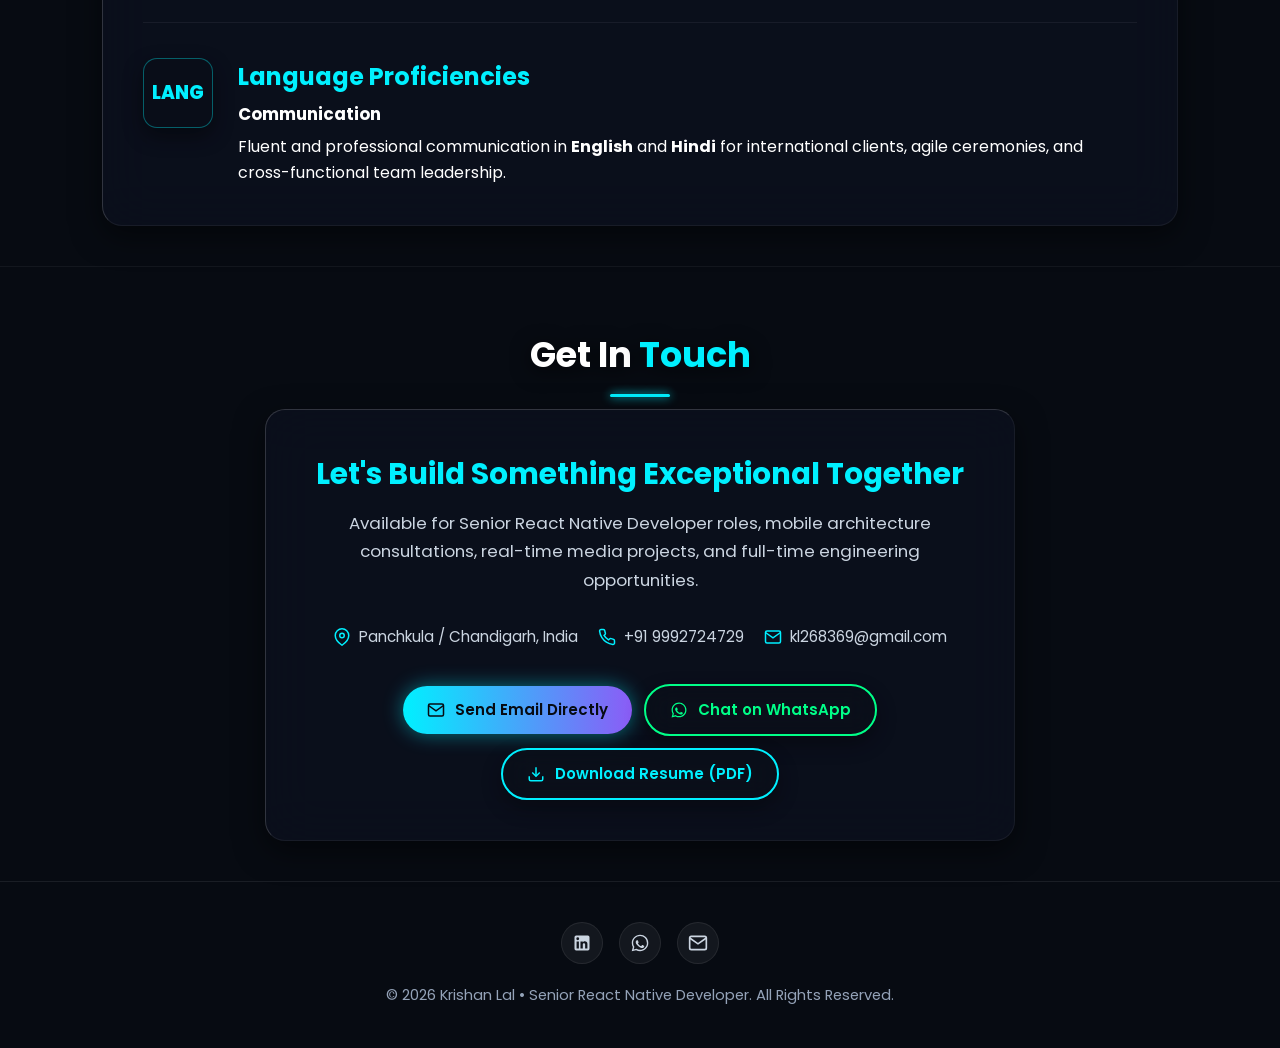
==== commit 7cd4c19f: "Fix: Add Play Store link and DUAL STORES badge to Mazady for seamless open on all devices" ====
--- a/index.html
+++ b/index.html
@@ -420,17 +420,21 @@
                 </div>
             </div>
 
-            <!-- App: مزادي | Mazady -->
+            <!-- App: Mazady -->
             <div class="live-card">
-                <div class="live-badge"><span class="pulse-dot"></span> APP STORE</div>
+                <div class="live-badge"><span class="pulse-dot"></span> DUAL STORES</div>
                 <div class="live-content">
-                    <h3>مزادي | Mazady</h3>
+                    <h3>Mazady (مزادي)</h3>
                     <div class="tech-sub">React Native • Apple Pay • REST APIs • Push Notifications • Arabic RTL</div>
                     <p>Lebanese auction and marketplace platform featuring live item bidding, Apple Pay express checkout, location-based address selection, seller verification flows, and full Arabic RTL layout support.</p>
                     <div class="live-content-footer">
                         <a href="https://apps.apple.com/lb/app/mazady-lb/id6765611356" target="_blank" rel="noopener noreferrer" class="live-btn">
                             <svg width="15" height="15" viewBox="0 0 24 24" fill="currentColor"><path d="M18.71 19.5c-.83 1.24-1.71 2.45-3.05 2.47-1.34.03-1.77-.79-3.29-.79-1.53 0-2 .77-3.27.82-1.31.05-2.3-1.32-3.14-2.53C4.25 17 2.94 12.45 4.7 9.39c.87-1.52 2.43-2.48 4.12-2.51 1.28-.02 2.5.87 3.29.87.78 0 2.26-1.07 3.81-.91.65.03 2.47.26 3.64 1.98-.09.06-2.17 1.28-2.15 3.81.03 3.02 2.65 4.03 2.68 4.04-.03.07-.42 1.44-1.38 2.83M15.97 6.38c.62-.75 1.04-1.8 0.92-2.85-.9.04-2 .6-2.65 1.35-.58.66-1.09 1.73-.95 2.76 1.01.08 2.05-.51 2.68-1.26z"/></svg>
                             <span>App Store</span>
+                        </a>
+                        <a href="https://play.google.com/store/apps/details?id=app.mazady.lb" target="_blank" rel="noopener noreferrer" class="live-btn-outline">
+                            <svg width="15" height="15" viewBox="0 0 24 24" fill="currentColor"><path d="M3.609 1.814L13.793 12 3.61 22.186c-.37-.367-.61-.882-.61-1.455V3.27c0-.573.24-1.088.609-1.456zM15.207 13.414l2.765 2.765-11.758 6.784 8.993-9.549zm0-2.828L6.214 1.037l11.758 6.784-2.765 2.765zm1.414 1.414l3.774 2.18c.953.55 1.605.174 1.605-1.04v-2.28c0-1.214-.652-1.59-1.605-1.04l-3.774 2.18z"/></svg>
+                            <span>Play Store</span>
                         </a>
                     </div>
                 </div>
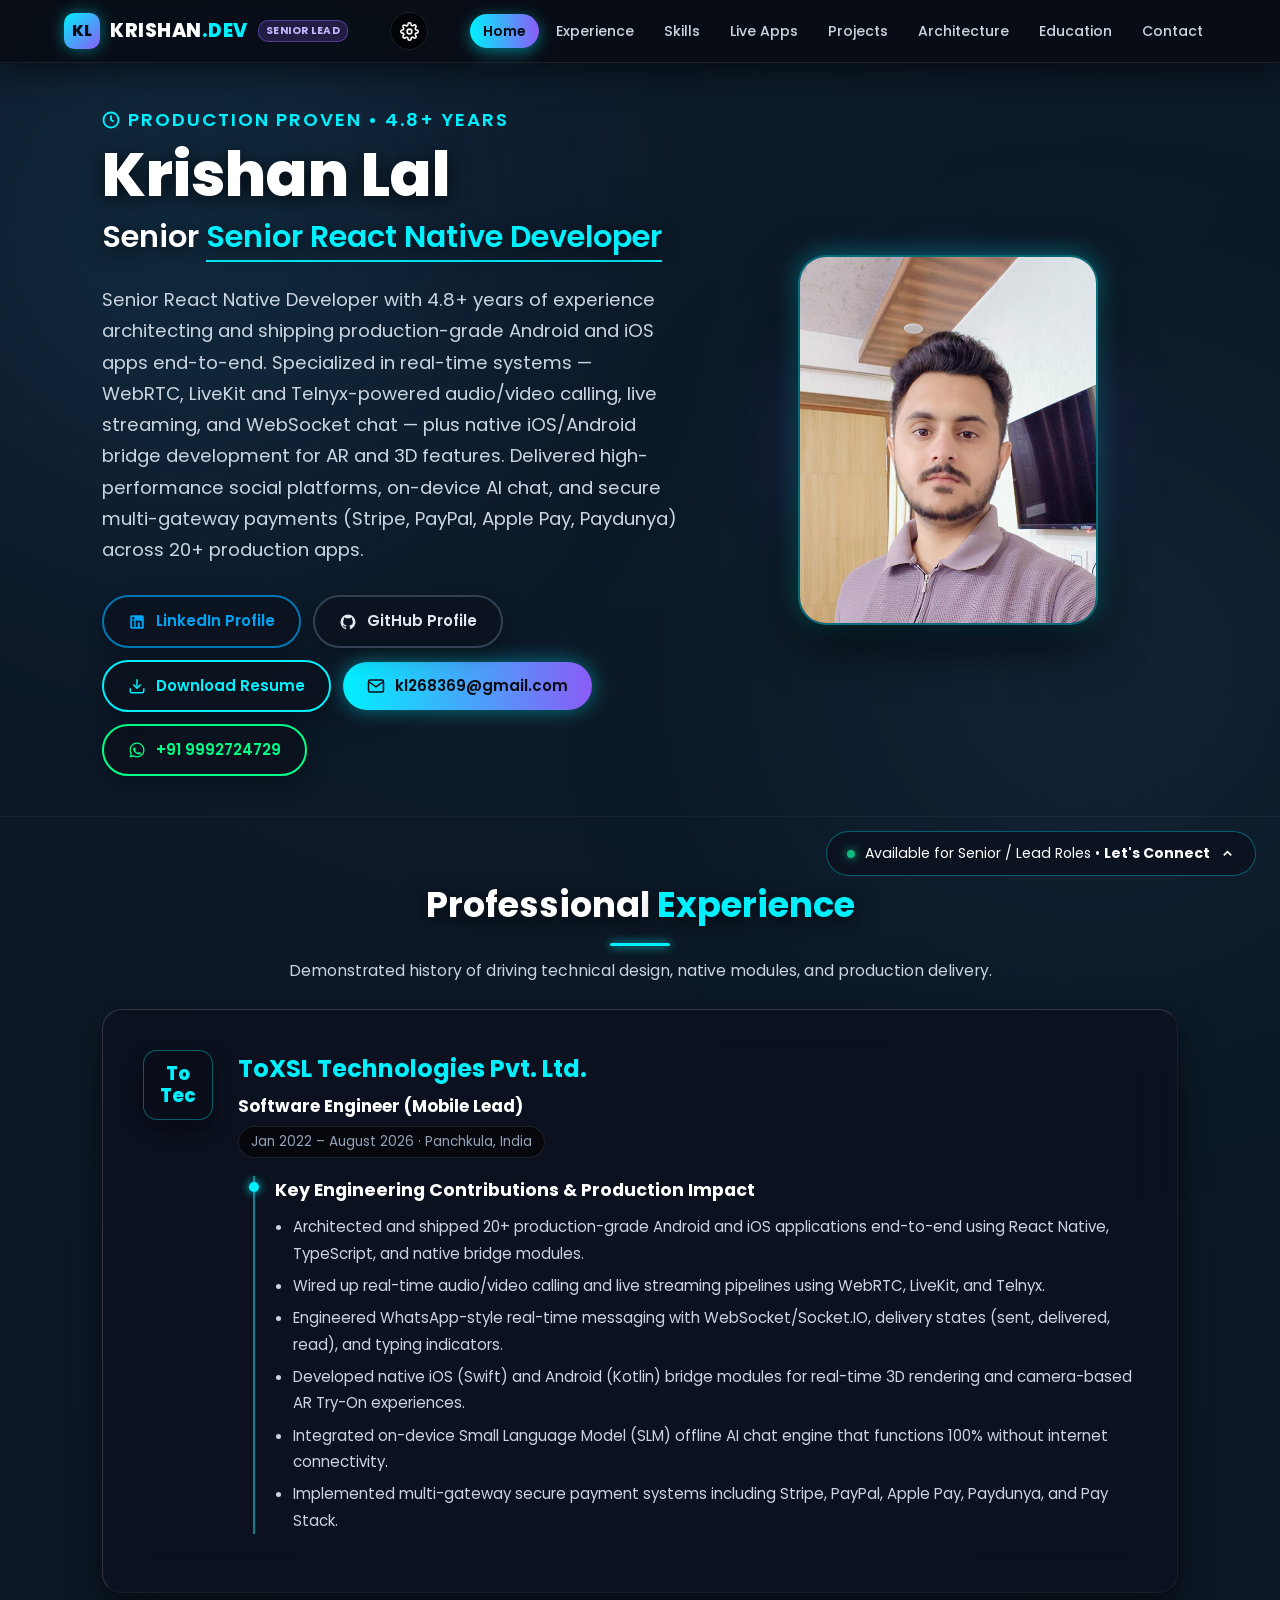
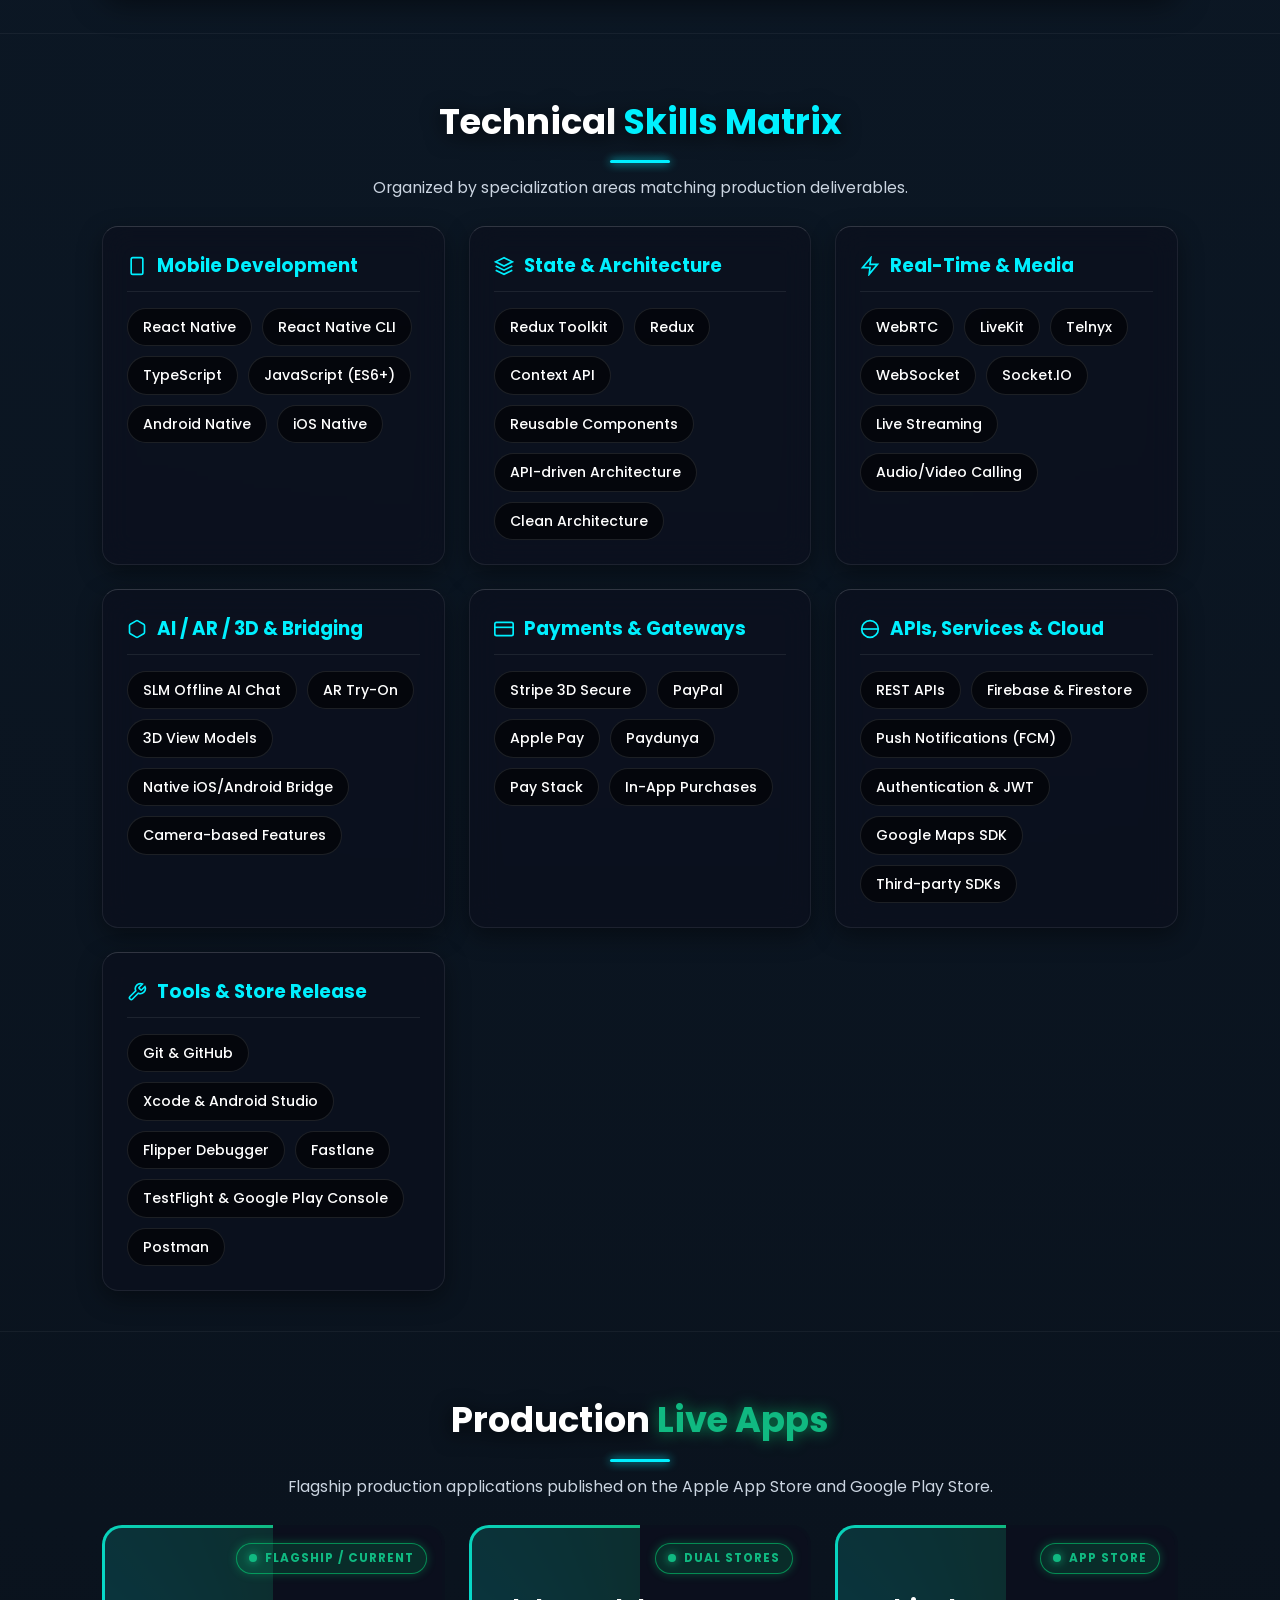
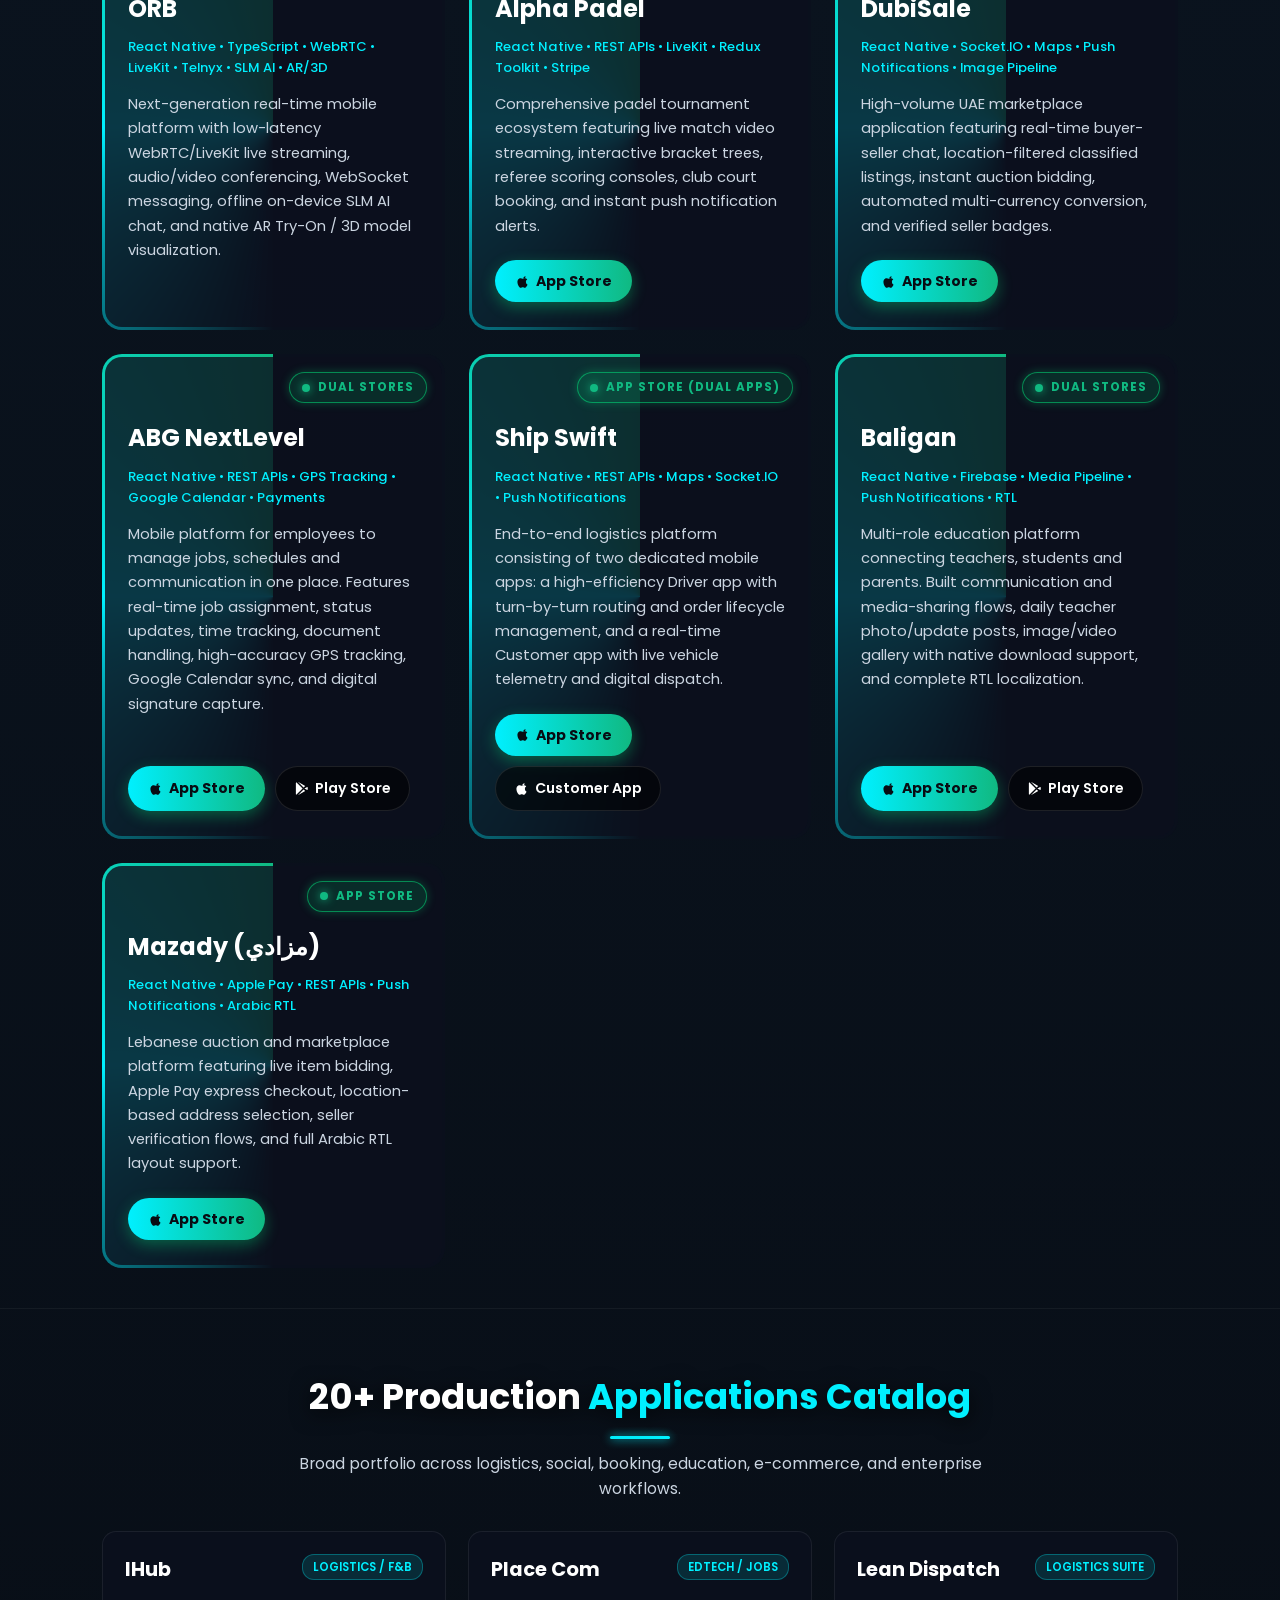
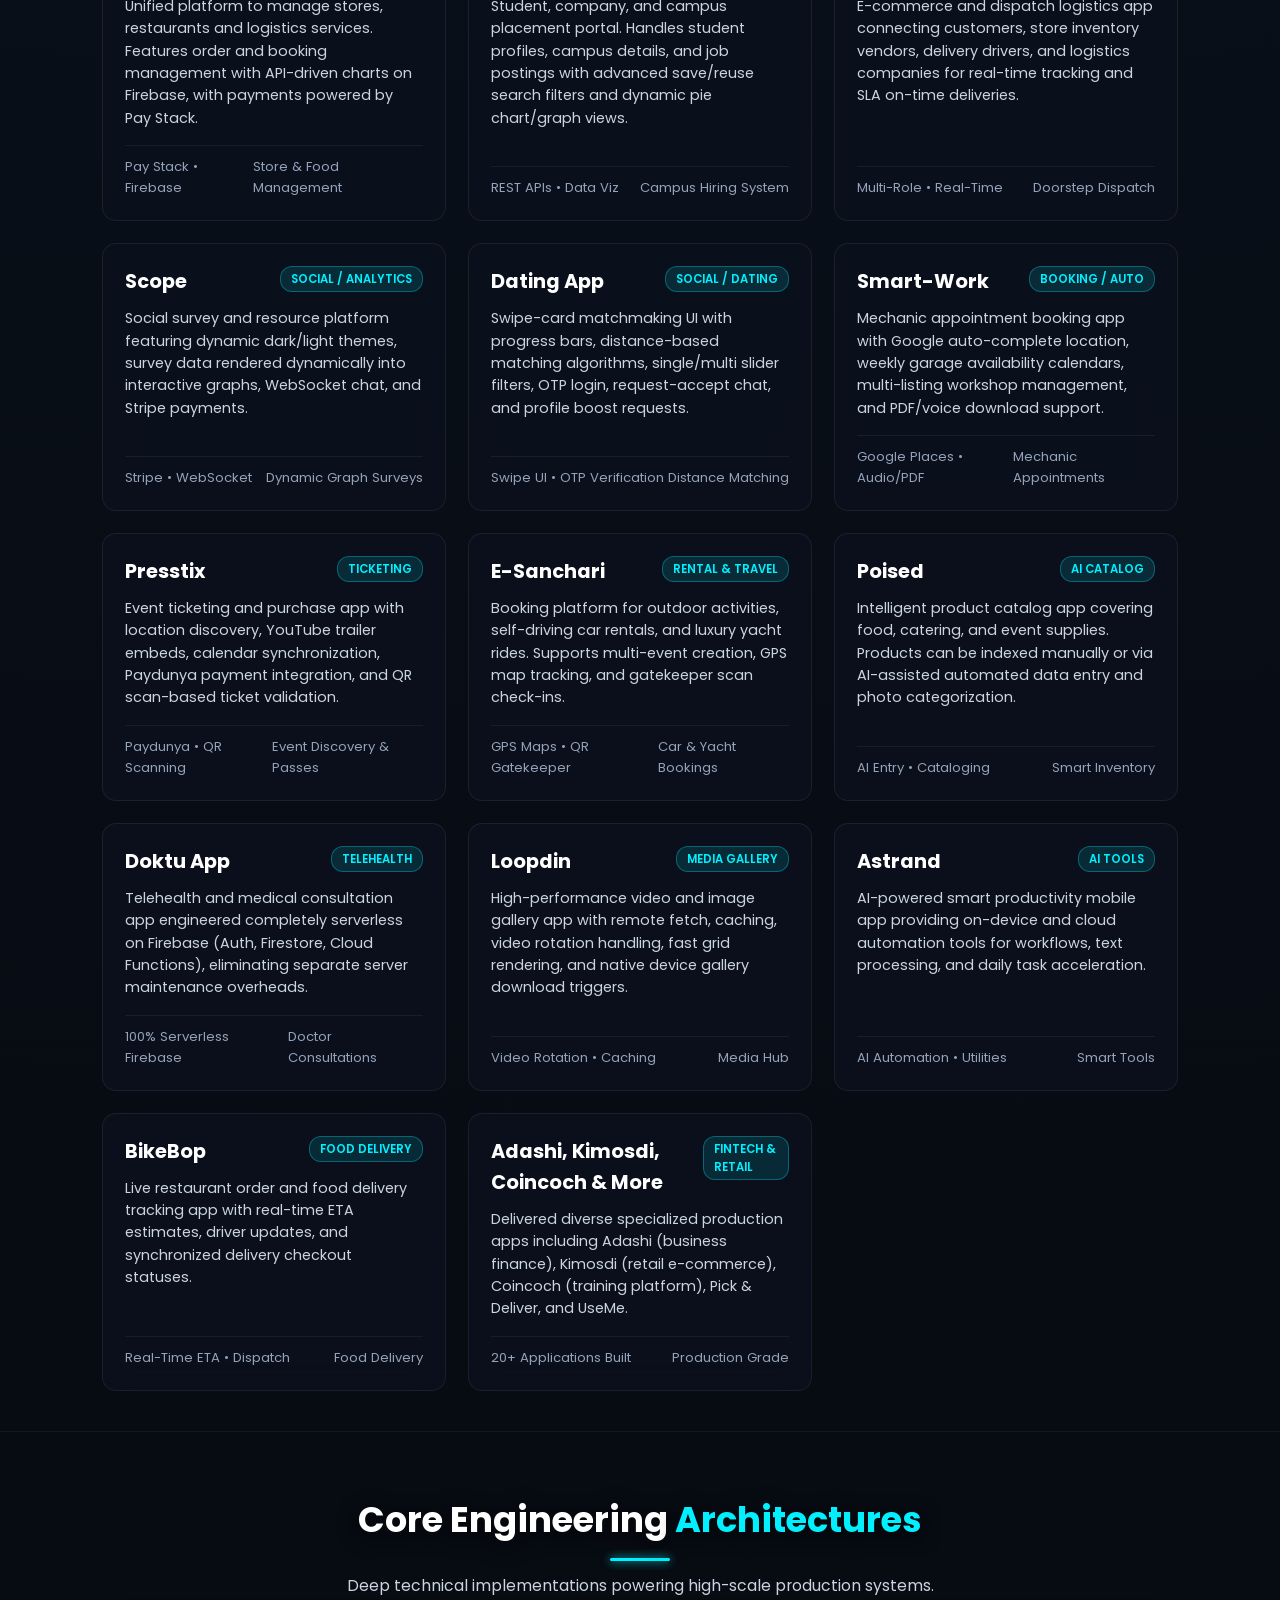
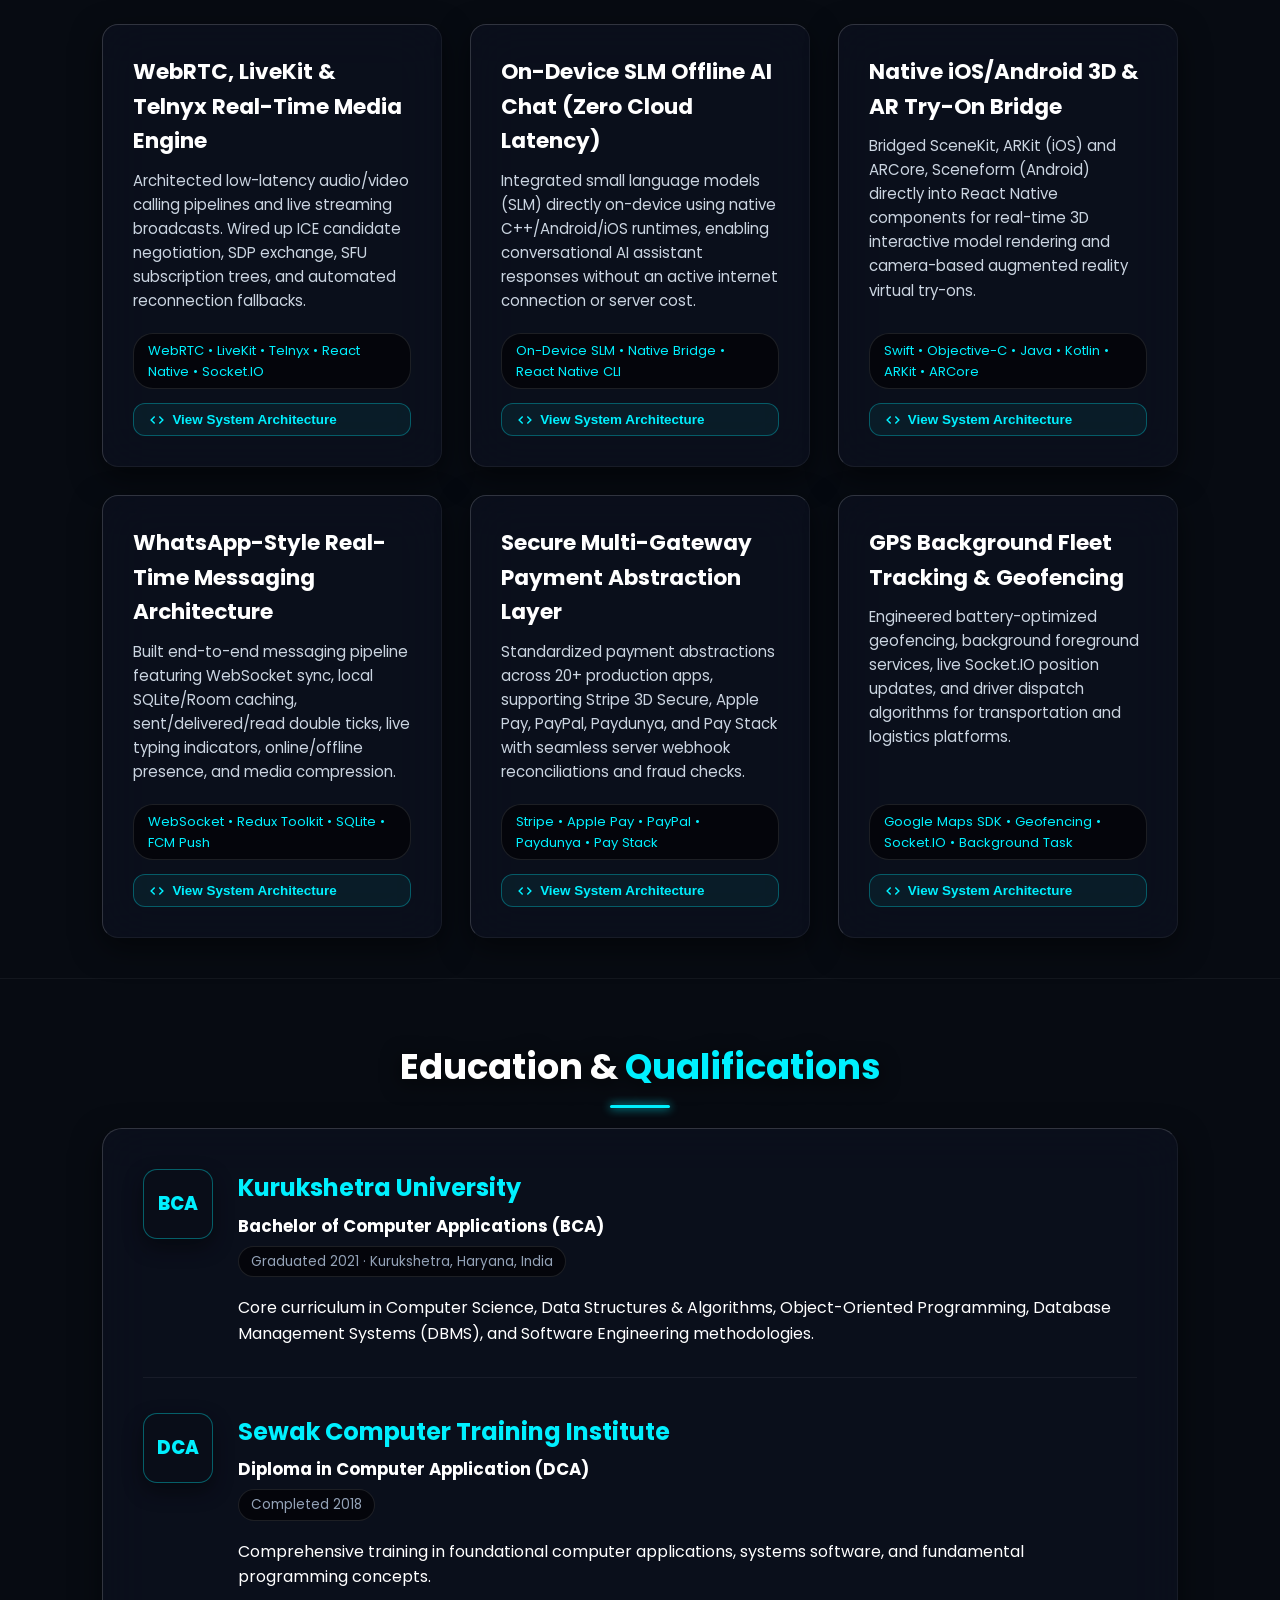
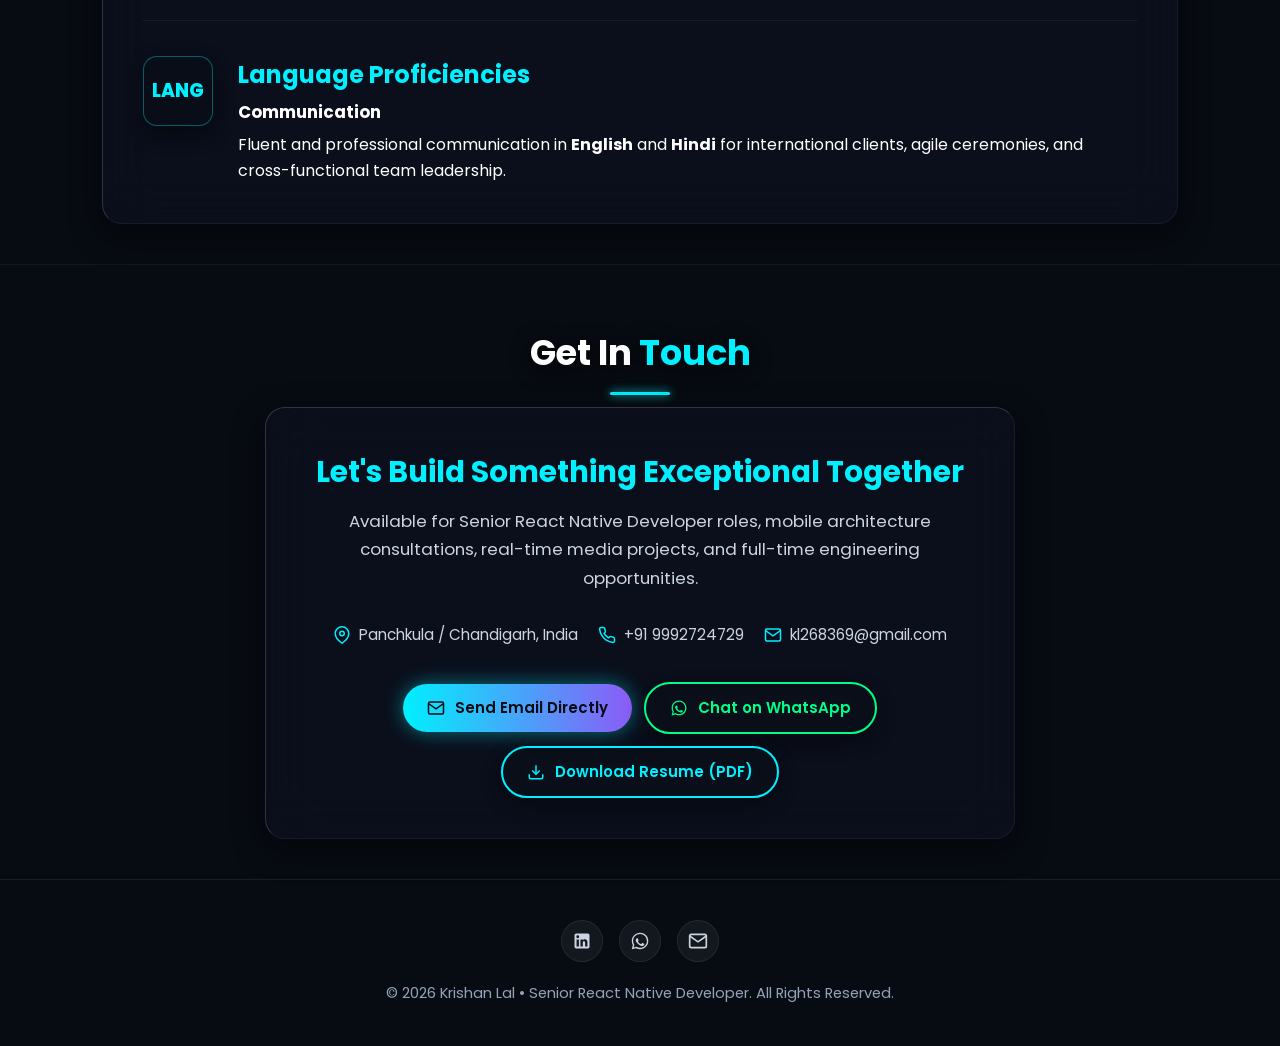
==== commit c06d9f29: "Update: Remove Play Store link from Mazady, keep only official App Store link" ====
--- a/index.html
+++ b/index.html
@@ -422,19 +422,15 @@
 
             <!-- App: Mazady -->
             <div class="live-card">
-                <div class="live-badge"><span class="pulse-dot"></span> DUAL STORES</div>
+                <div class="live-badge"><span class="pulse-dot"></span> APP STORE</div>
                 <div class="live-content">
                     <h3>Mazady (مزادي)</h3>
                     <div class="tech-sub">React Native • Apple Pay • REST APIs • Push Notifications • Arabic RTL</div>
                     <p>Lebanese auction and marketplace platform featuring live item bidding, Apple Pay express checkout, location-based address selection, seller verification flows, and full Arabic RTL layout support.</p>
                     <div class="live-content-footer">
-                        <a href="https://apps.apple.com/lb/app/mazady-lb/id6765611356" target="_blank" rel="noopener noreferrer" class="live-btn">
+                        <a href="https://apps.apple.com/lb/app/%D9%85%D8%B2%D8%A7%D8%AF%D9%8A-mazady/id6741062291" target="_blank" rel="noopener noreferrer" class="live-btn">
                             <svg width="15" height="15" viewBox="0 0 24 24" fill="currentColor"><path d="M18.71 19.5c-.83 1.24-1.71 2.45-3.05 2.47-1.34.03-1.77-.79-3.29-.79-1.53 0-2 .77-3.27.82-1.31.05-2.3-1.32-3.14-2.53C4.25 17 2.94 12.45 4.7 9.39c.87-1.52 2.43-2.48 4.12-2.51 1.28-.02 2.5.87 3.29.87.78 0 2.26-1.07 3.81-.91.65.03 2.47.26 3.64 1.98-.09.06-2.17 1.28-2.15 3.81.03 3.02 2.65 4.03 2.68 4.04-.03.07-.42 1.44-1.38 2.83M15.97 6.38c.62-.75 1.04-1.8 0.92-2.85-.9.04-2 .6-2.65 1.35-.58.66-1.09 1.73-.95 2.76 1.01.08 2.05-.51 2.68-1.26z"/></svg>
                             <span>App Store</span>
-                        </a>
-                        <a href="https://play.google.com/store/apps/details?id=app.mazady.lb" target="_blank" rel="noopener noreferrer" class="live-btn-outline">
-                            <svg width="15" height="15" viewBox="0 0 24 24" fill="currentColor"><path d="M3.609 1.814L13.793 12 3.61 22.186c-.37-.367-.61-.882-.61-1.455V3.27c0-.573.24-1.088.609-1.456zM15.207 13.414l2.765 2.765-11.758 6.784 8.993-9.549zm0-2.828L6.214 1.037l11.758 6.784-2.765 2.765zm1.414 1.414l3.774 2.18c.953.55 1.605.174 1.605-1.04v-2.28c0-1.214-.652-1.59-1.605-1.04l-3.774 2.18z"/></svg>
-                            <span>Play Store</span>
                         </a>
                     </div>
                 </div>
